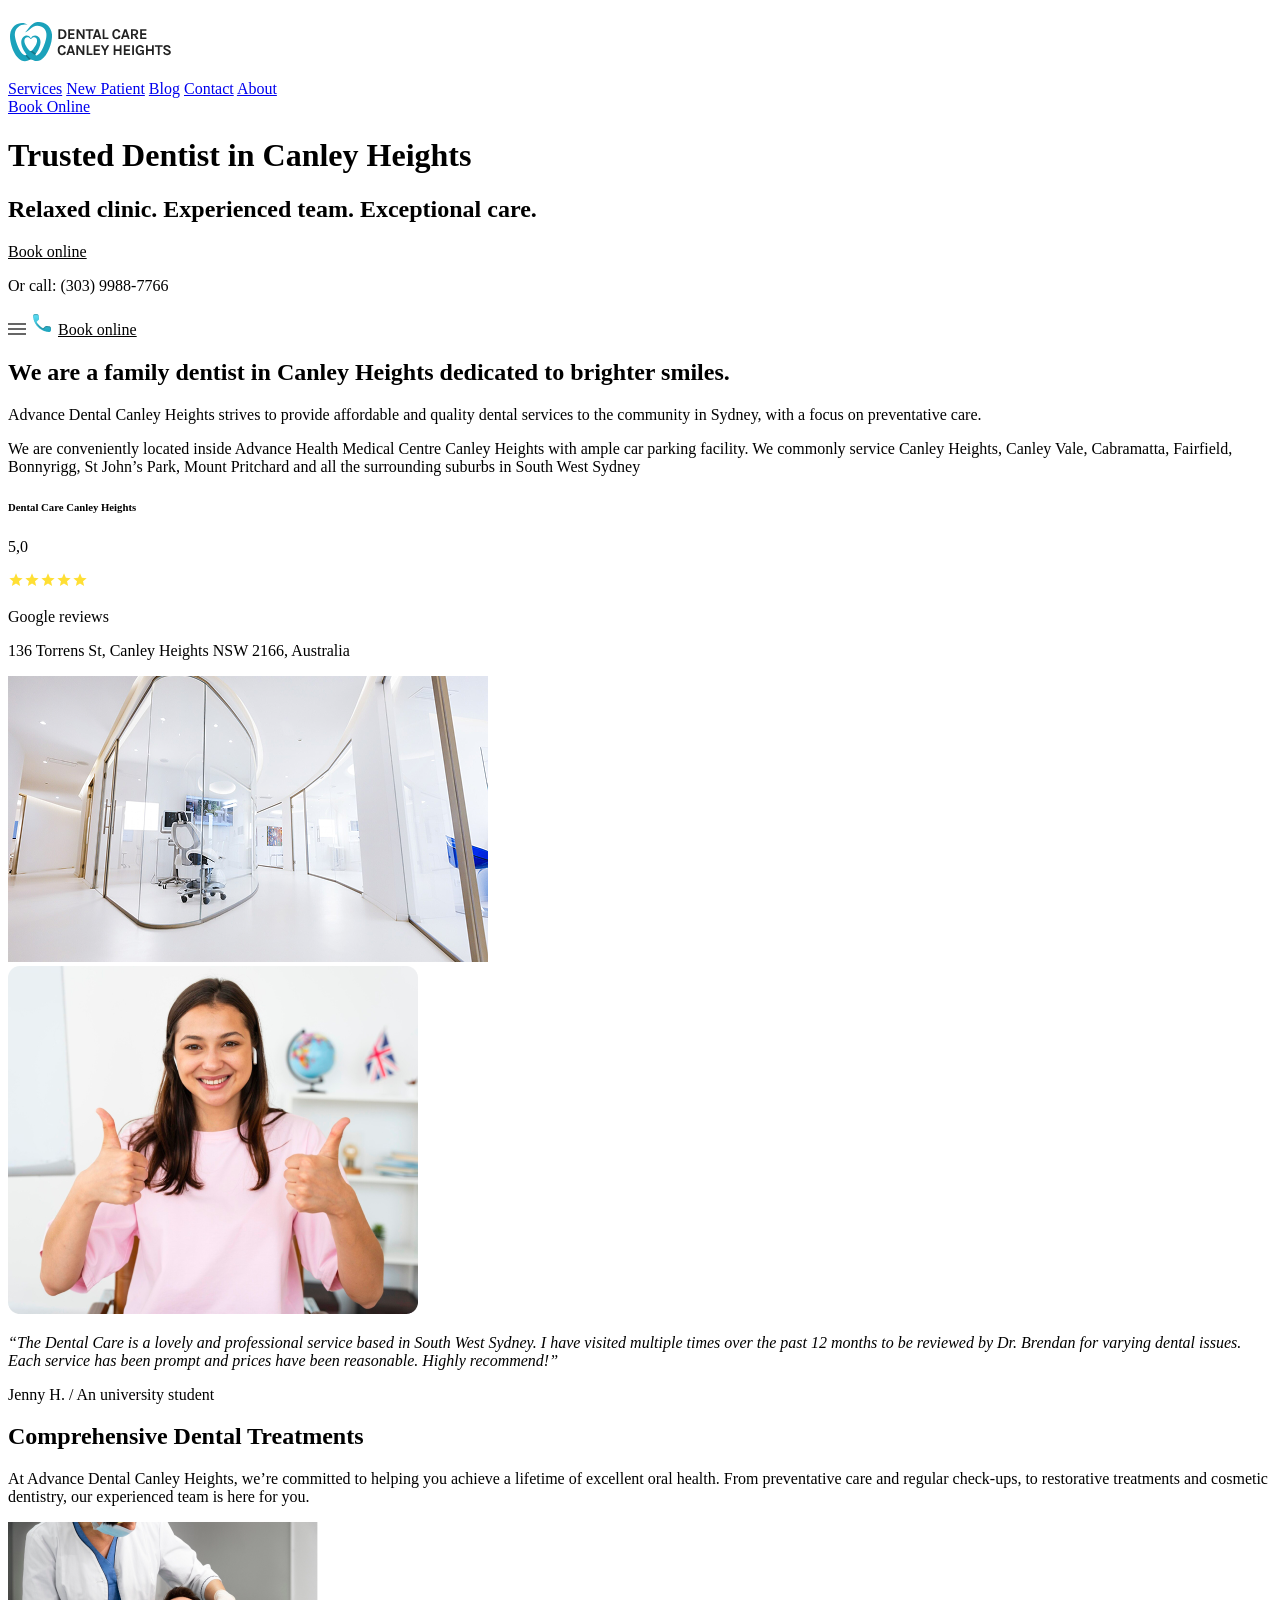
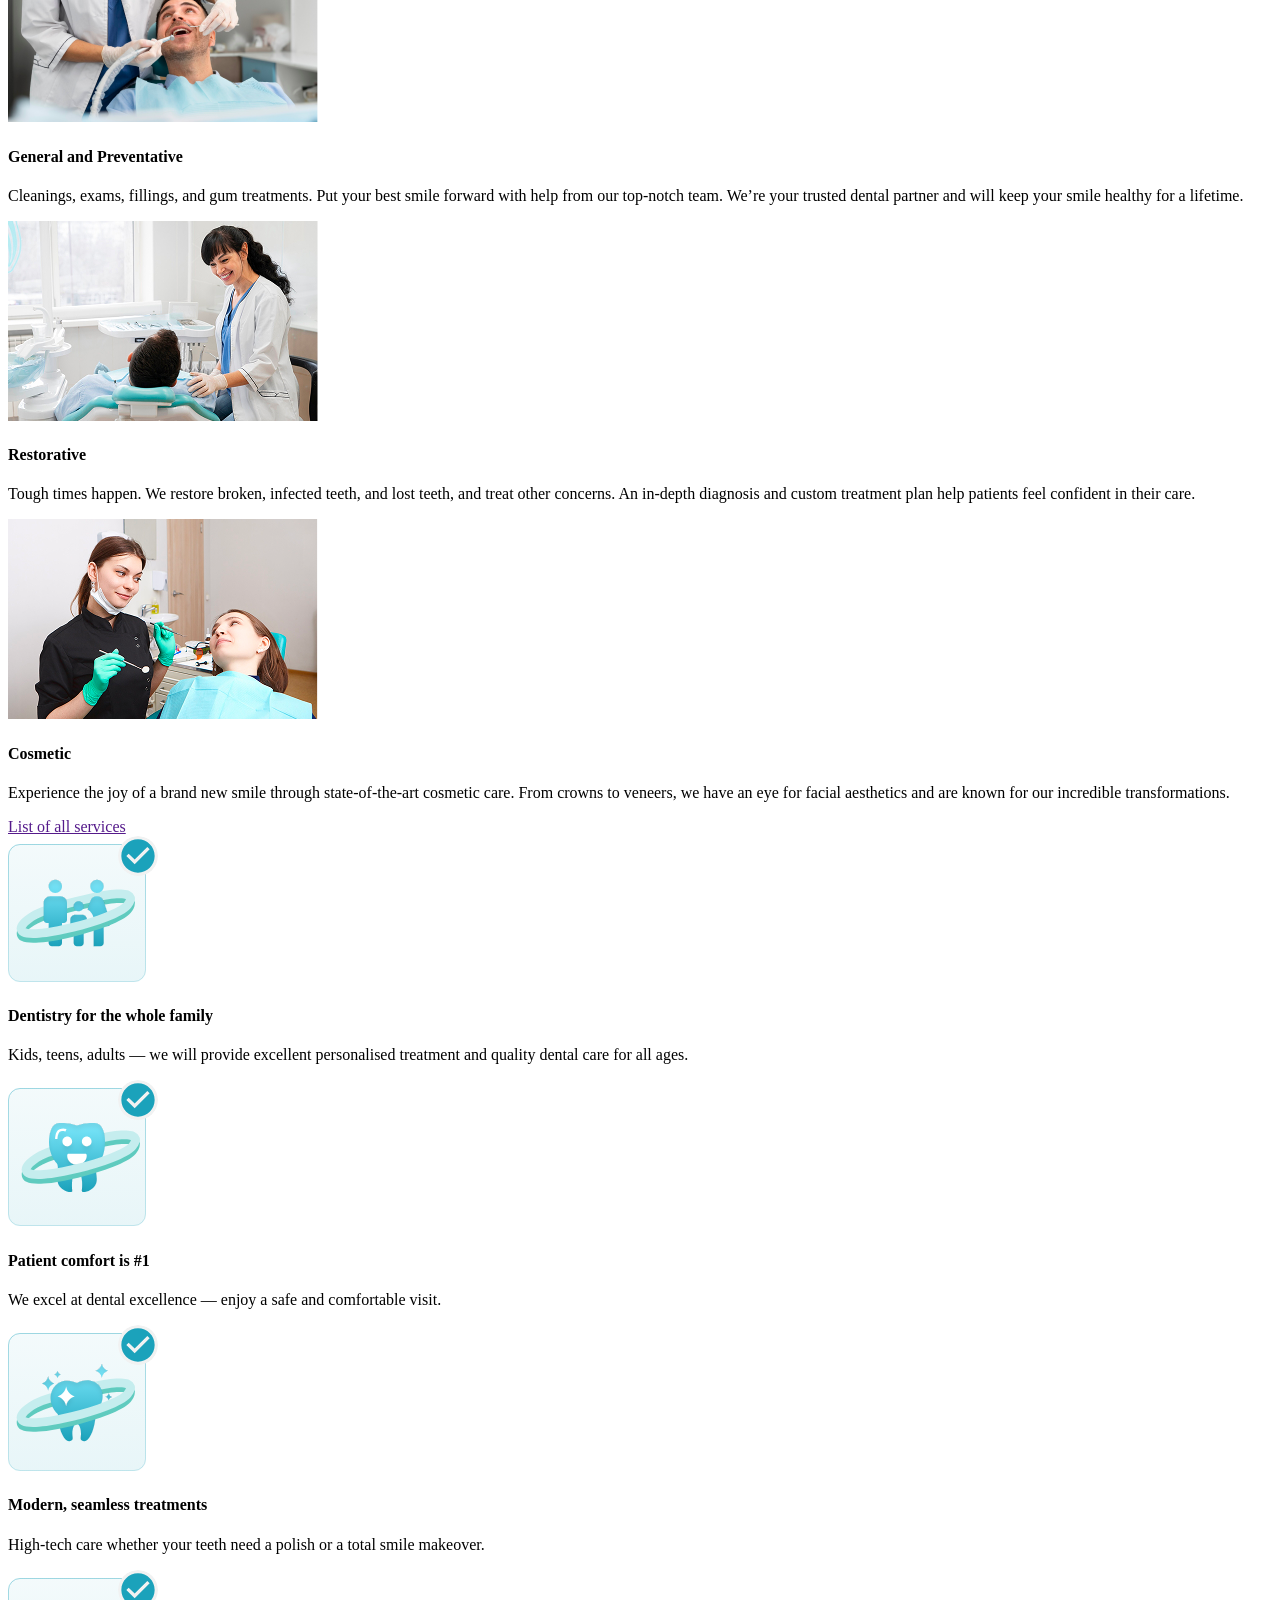
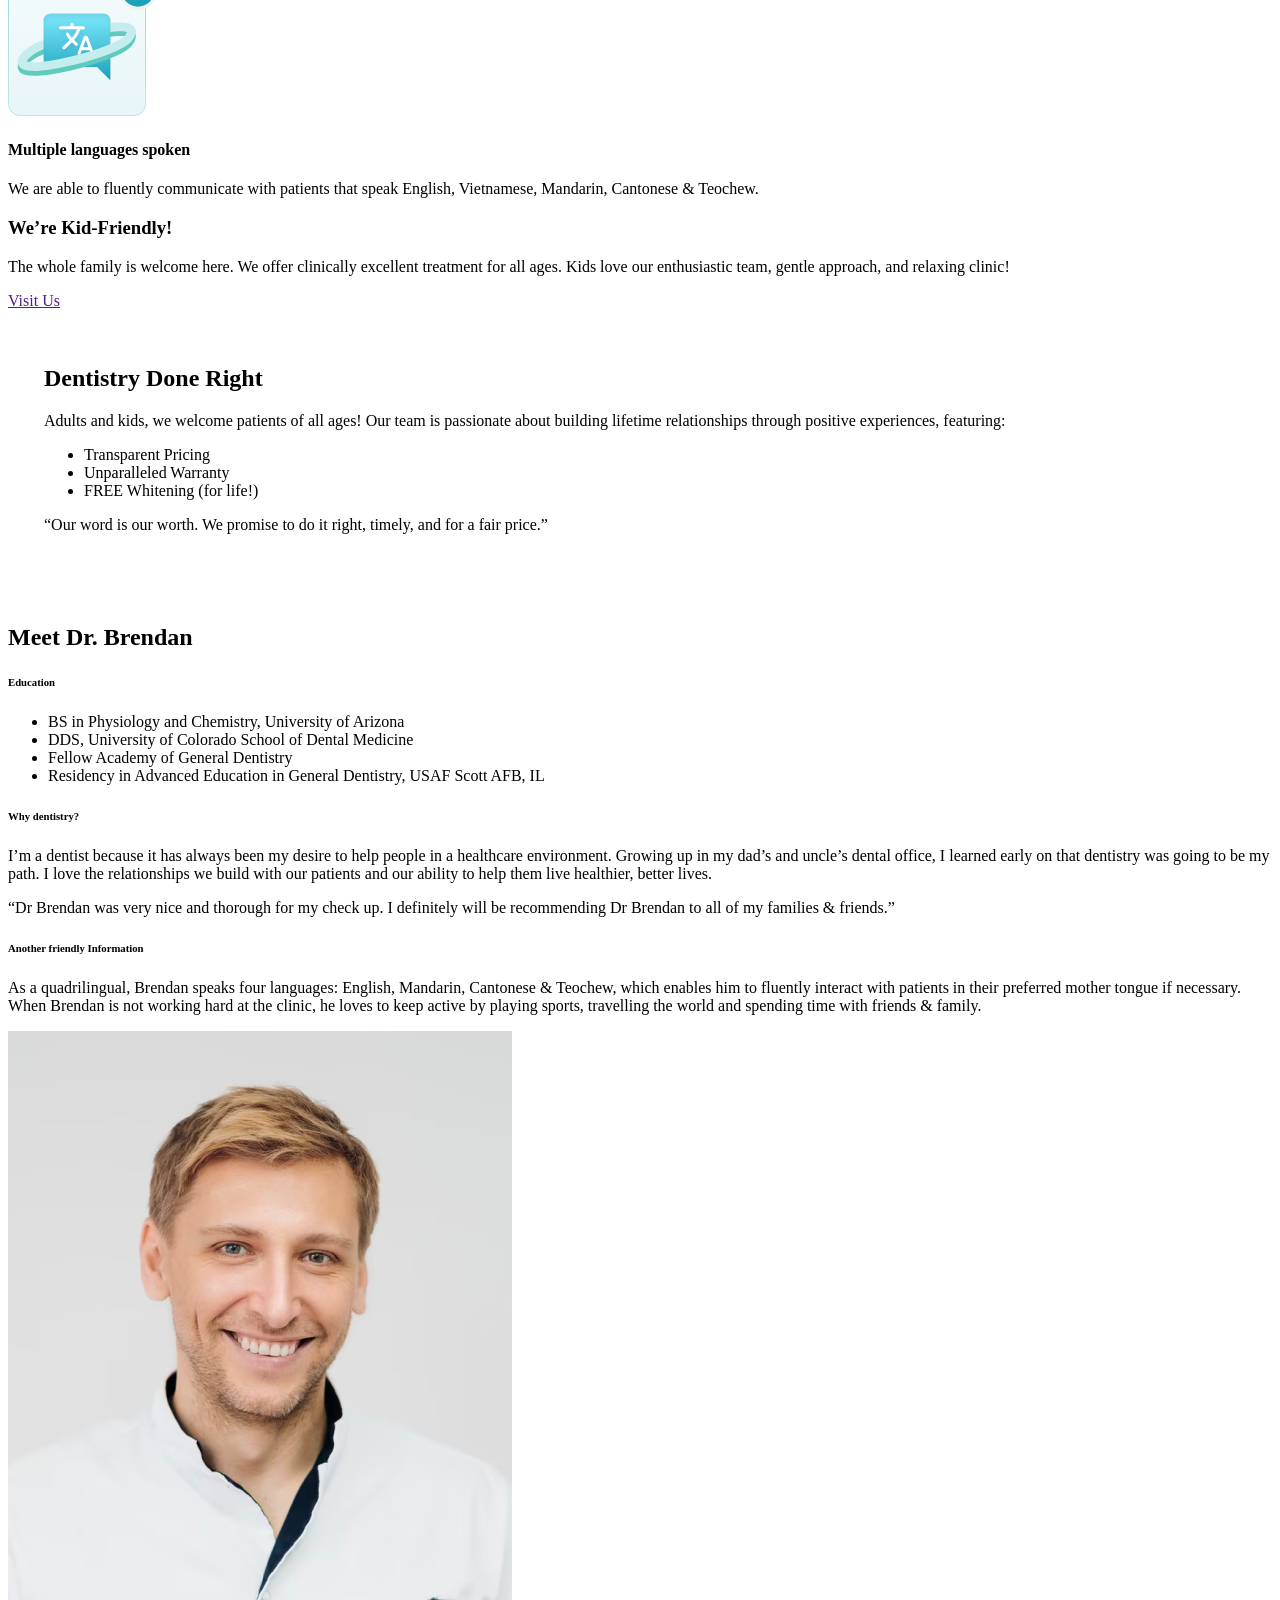
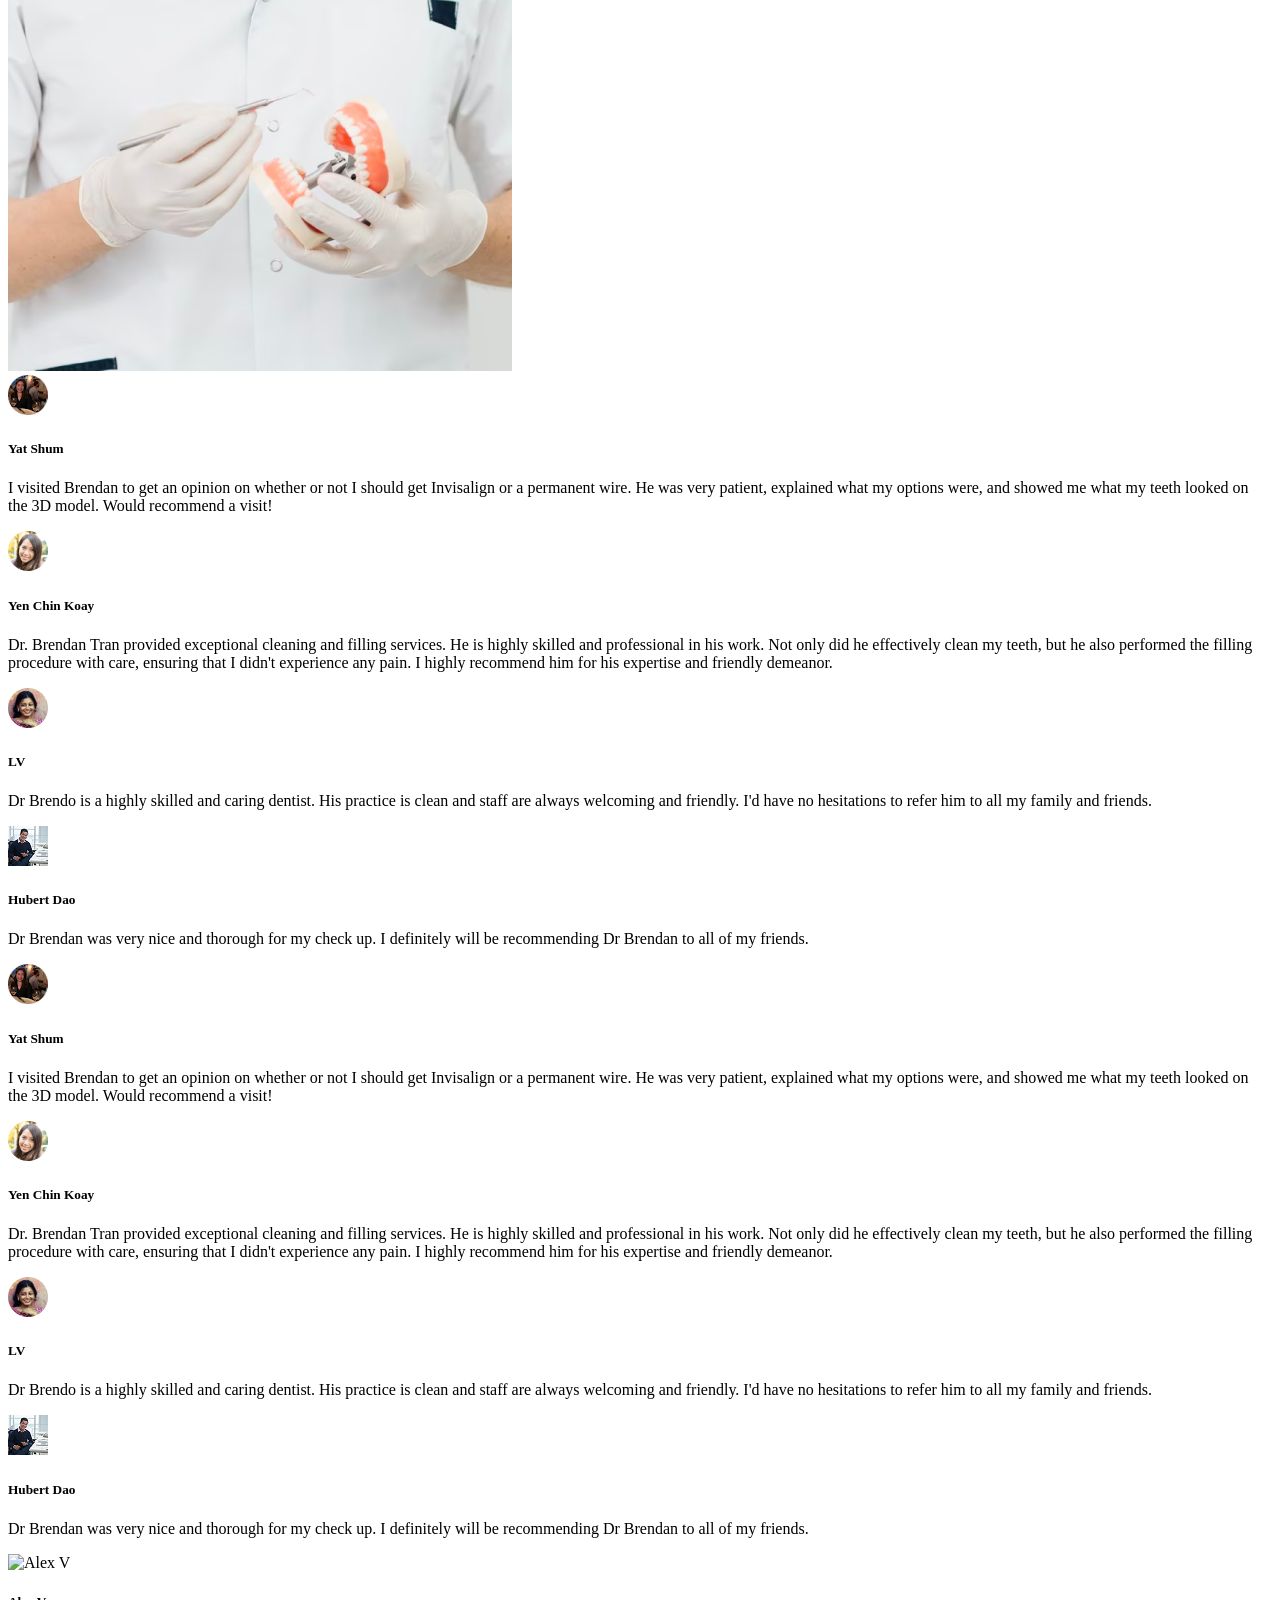
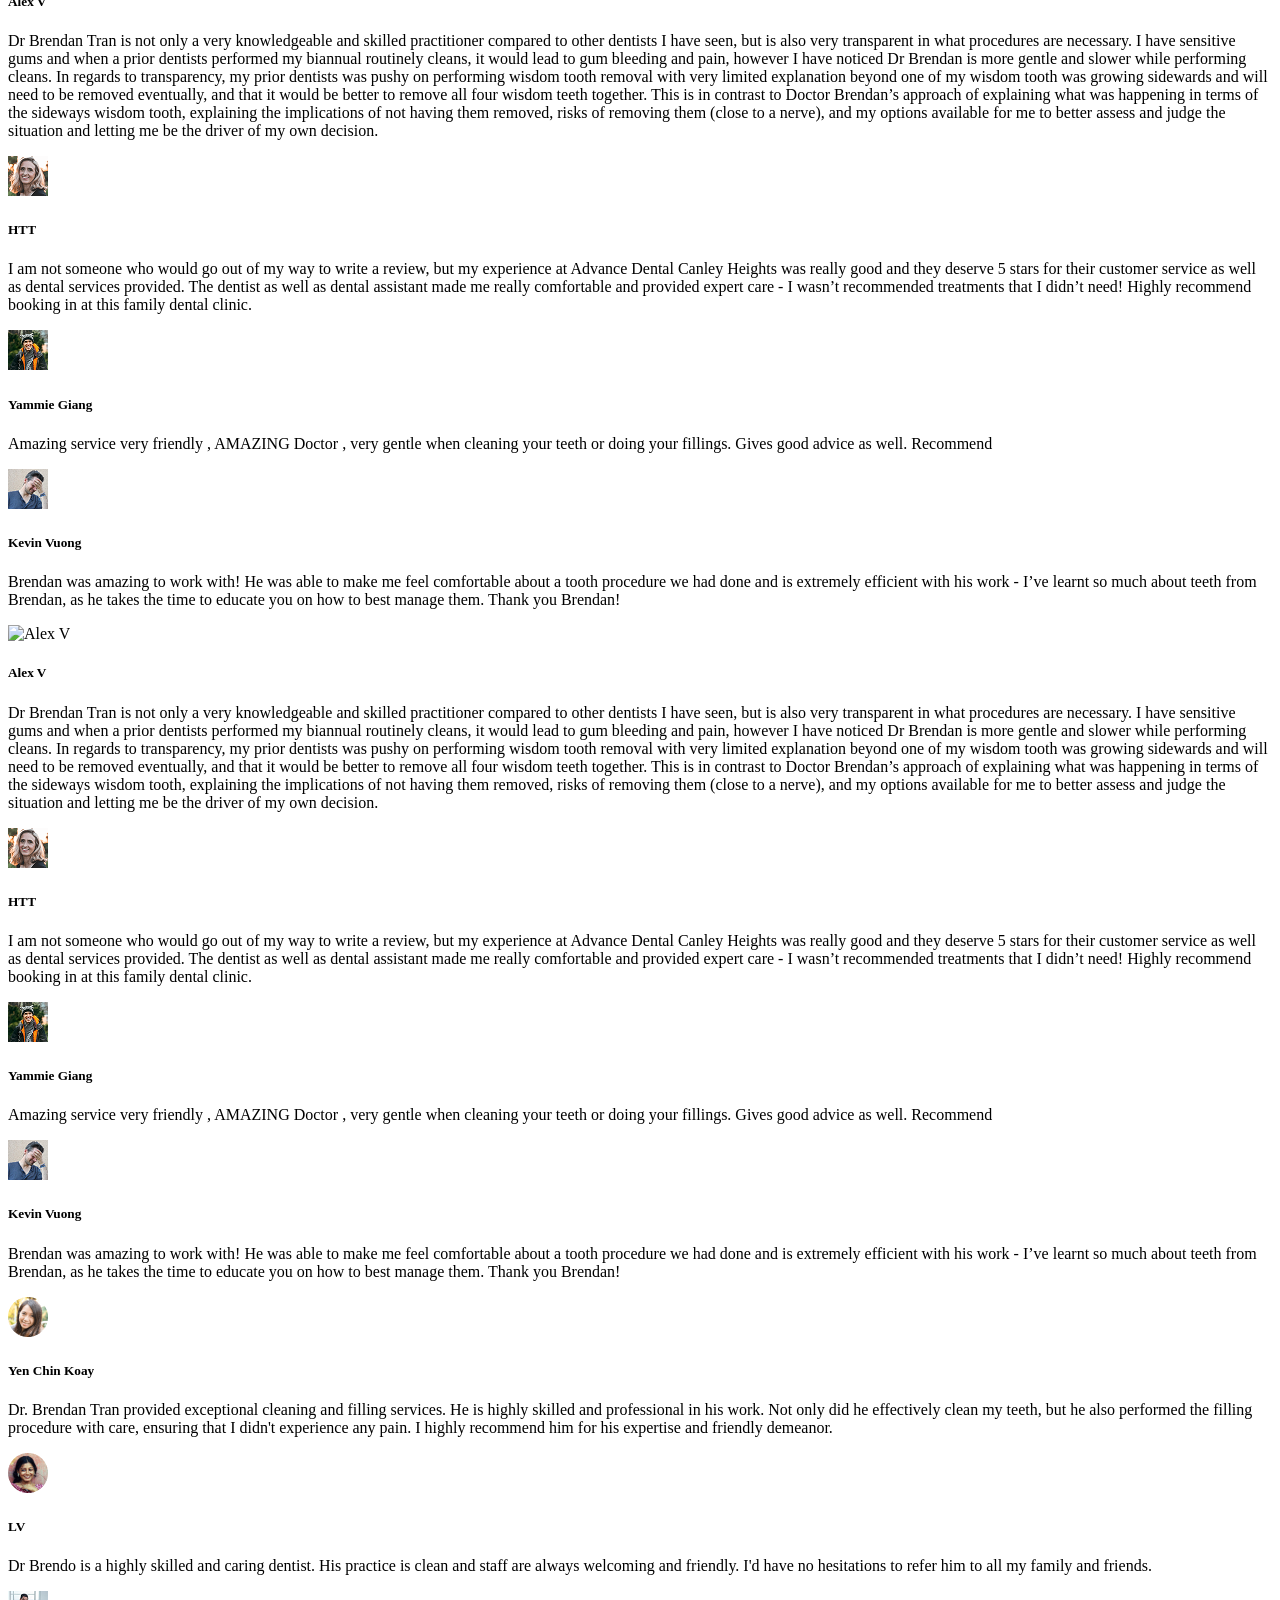
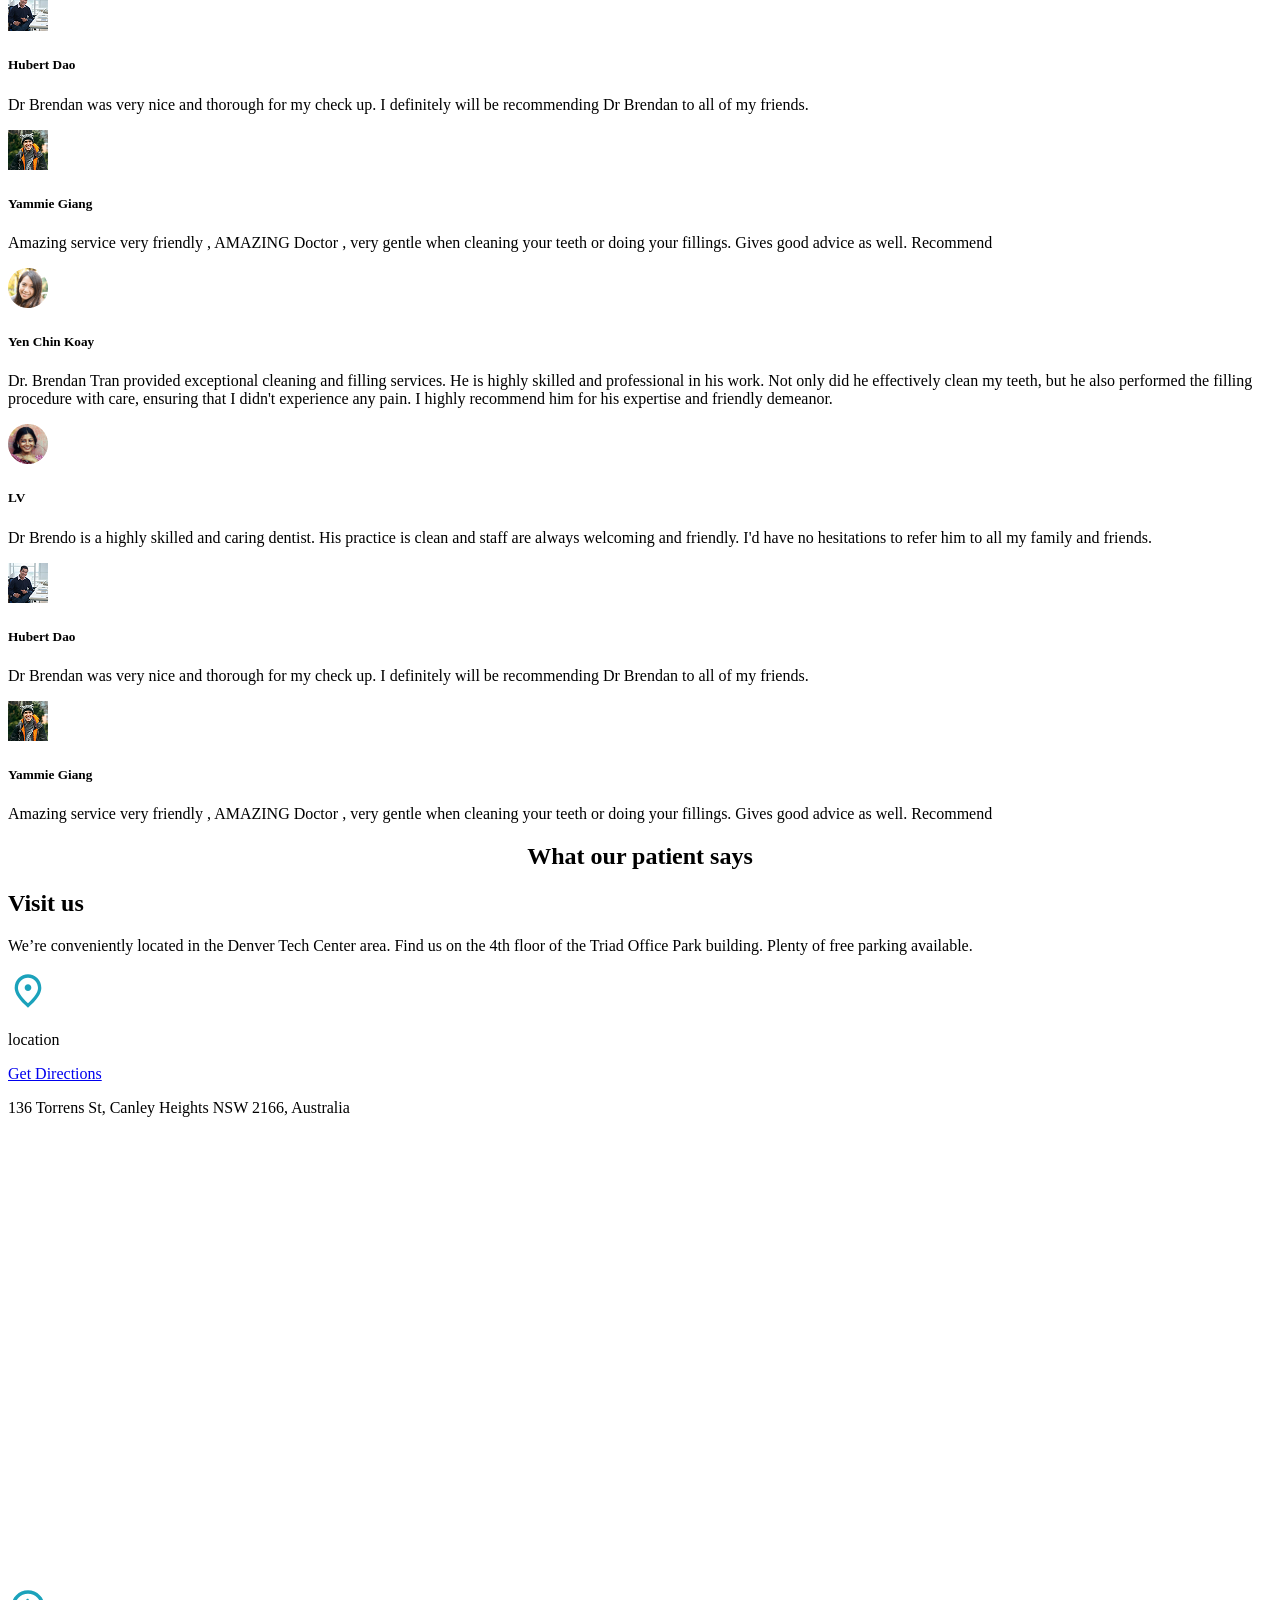
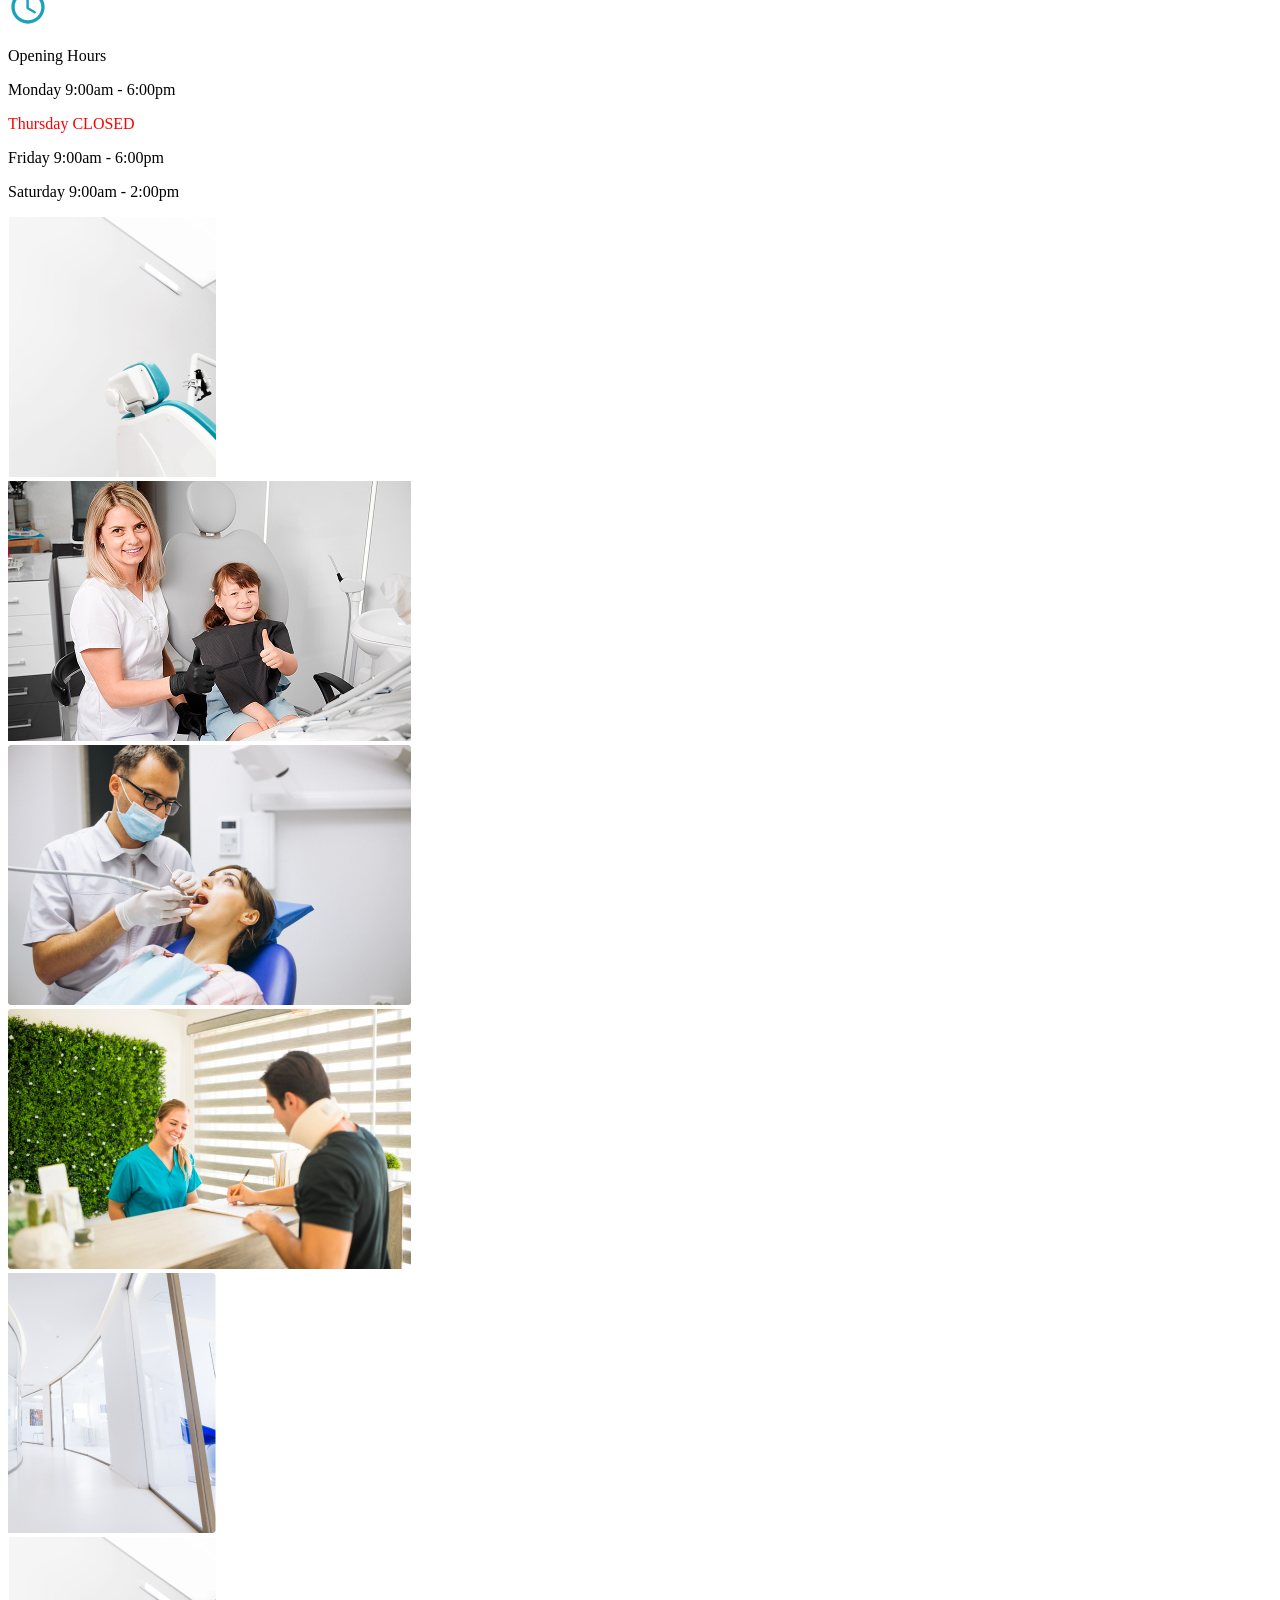
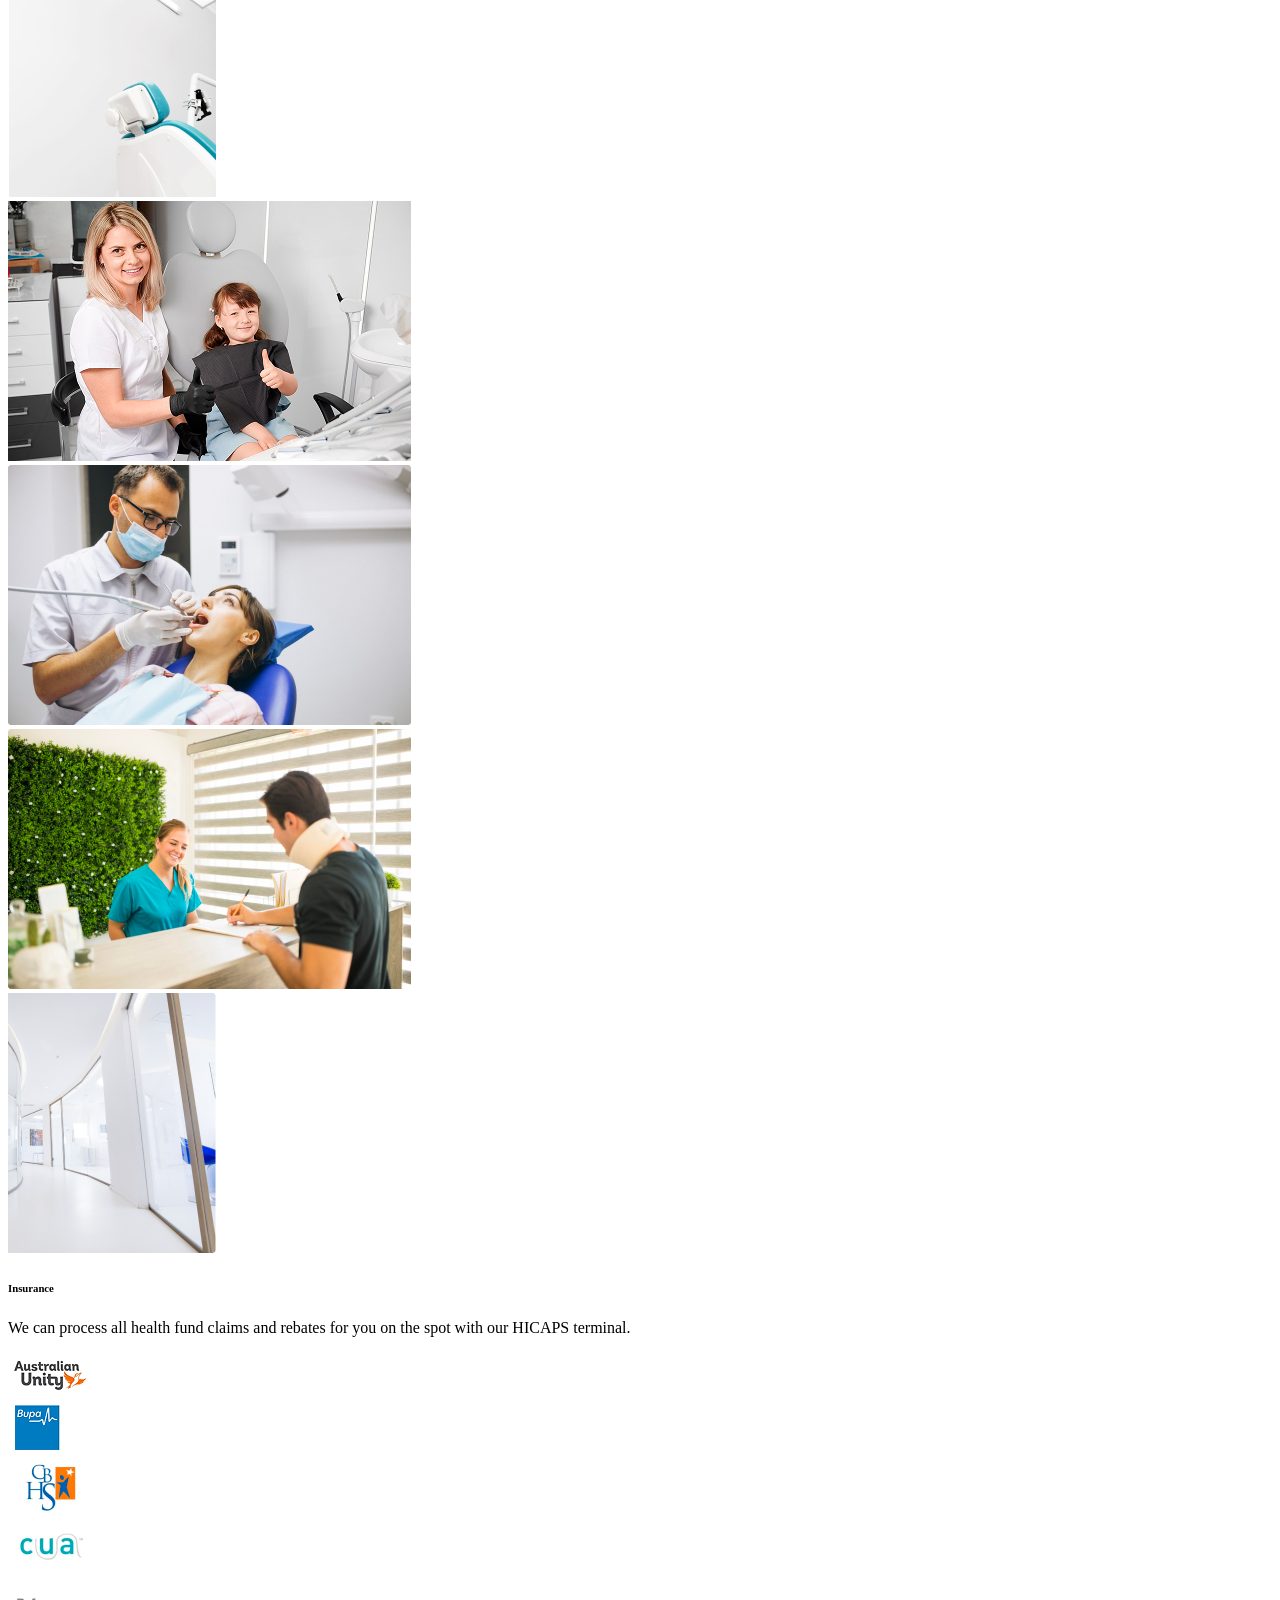
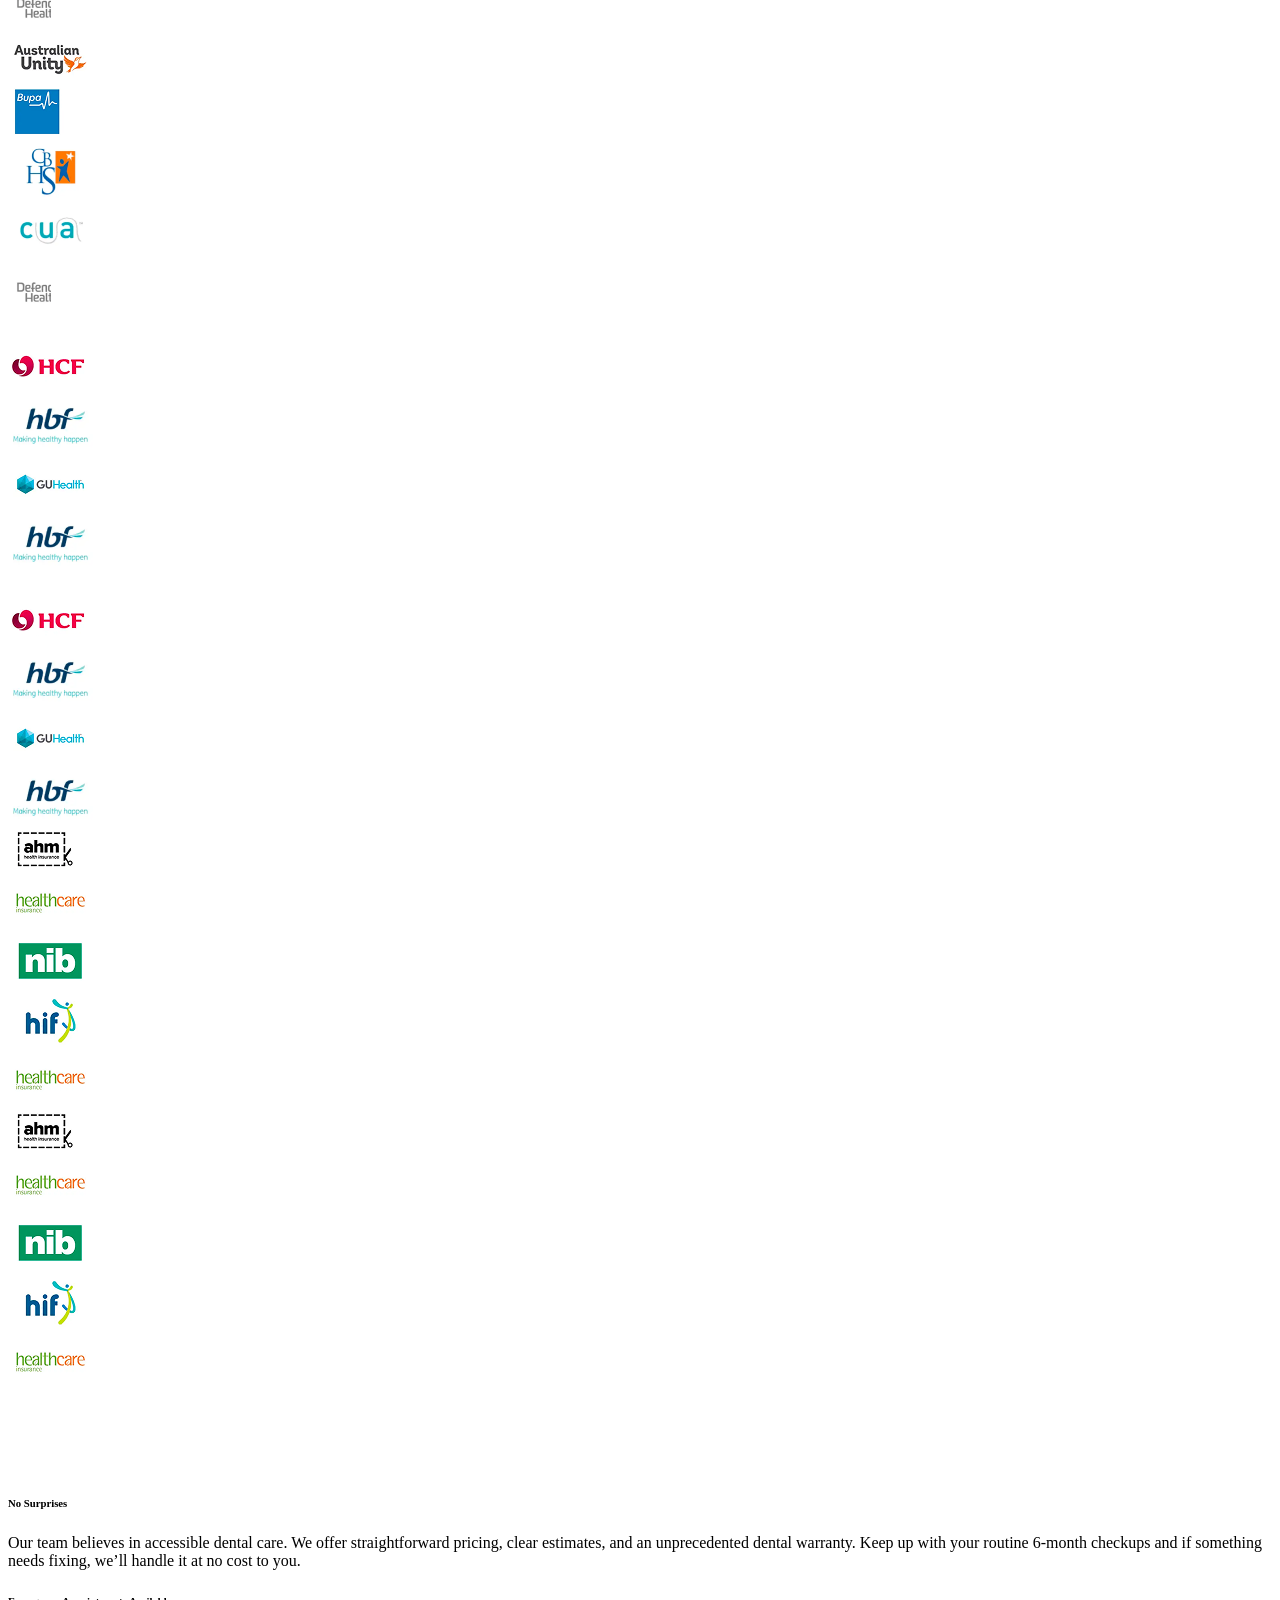
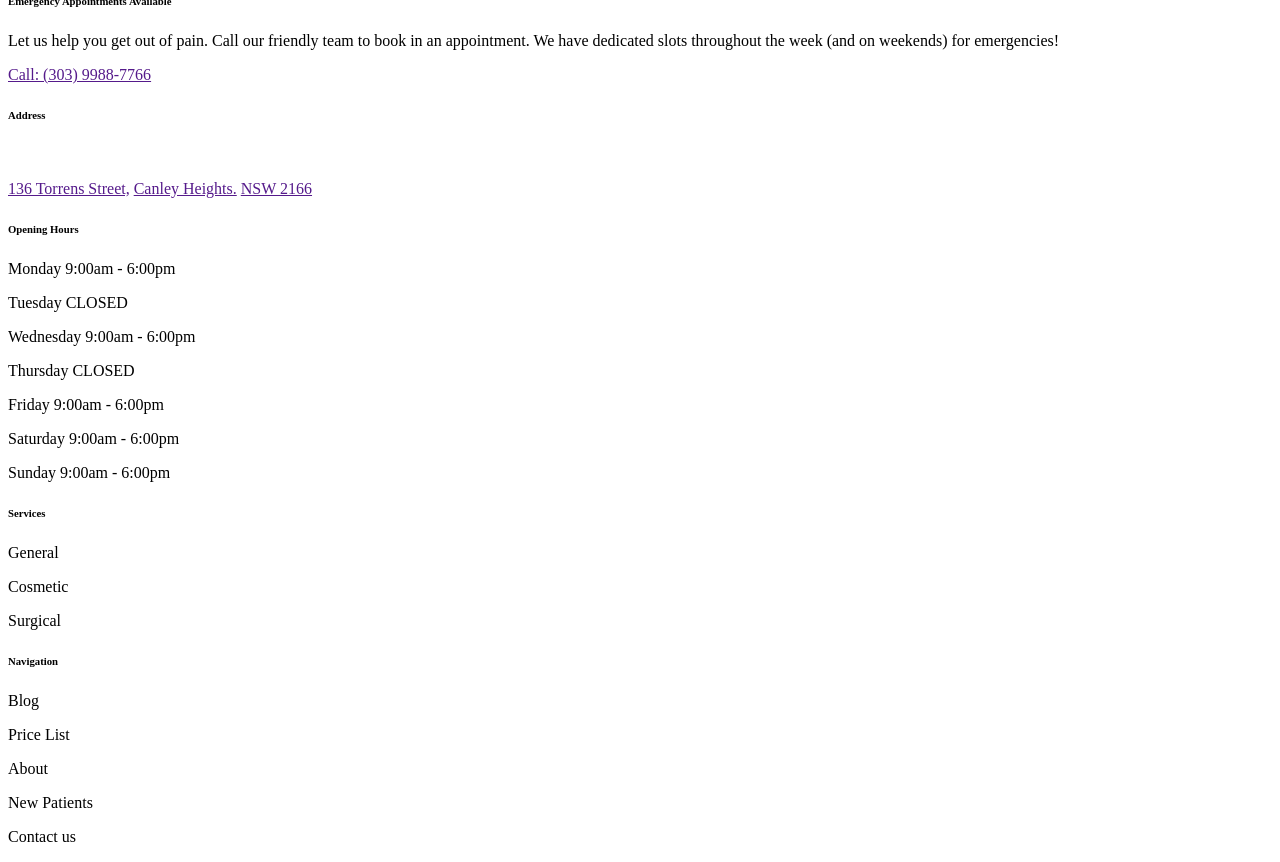
==== index.html @ c4ce1665 "first push" ====
<!DOCTYPE html>
<html lang="en">

<head>
    <meta charset="UTF-8">
    <meta name="viewport" content="width=device-width, initial-scale=1.0">
    <title>Document</title>
    <link rel="stylesheet" href="/style/pages/home.css">
    <link rel="icon" type="image/png" href="/images/GMHBA/Vector.png">

</head>

<body>

    <div class="header">
        <div class="box">
            <a href="/index.html" class="logo">

                <img src="/images/Logo (2).svg" alt="">
            </a>
            <div class="nav">
                <nav>
                    <a href="/pages/service.html">Services</a>
                    <a href="/pages/paymentoptions.html">New Patient</a>
                    <a href="/pages/price-guide.html">Blog</a>
                    <a href="/pages/Career.html">Contact</a>
                    <a href="/pages/TheClinic.html">About</a>
                </nav>
                <a href="https://calendly.com/rahmatheruka2/dental?month=2026-07" class="btn btn2">Book Online</a>
            </div>
        </div>
    </div>


    <div class="hero">
        <div class="box">
            <h1 style=" color: var(--white);">Trusted Dentist in Canley Heights</h1>
            <h2 style=" color: var(--white);"> Relaxed clinic. Experienced team. Exceptional care.</h2>
            <a href="" class="btn btn1" style=" color: var(--white);">Book online</a>
            <p class="text text2" style=" color: var(--white);">Or call: (303) 9988-7766</p>
        </div>

    </div>
    <div class="menu"><img src="/images/menu.png" alt=""> <img src="/images/call.png" alt="">
        <a href="" class="btn btn2  " style=" color: var(--blue);">Book online</a>
    </div>

    <div class="section2">
        <div class="box">

            <div class="left">
                <h2>We are a family dentist in Canley Heights dedicated to brighter smiles. </h2>
                <p class="text" style=" color: var(--gray);">Advance Dental Canley Heights strives to provide affordable
                    and quality dental services
                    to
                    the community
                    in Sydney, with a focus on preventative care.</p>
                <p class="text" style=" color: var(--gray);">We are conveniently located inside Advance Health Medical
                    Centre Canley Heights with
                    ample
                    car parking
                    facility. We commonly service Canley Heights, Canley Vale, Cabramatta, Fairfield, Bonnyrigg, St
                    John’s
                    Park, Mount Pritchard and all the surrounding suburbs in South West Sydney</p>
            </div>
            <div class="right">
                <div class="div">
                    <h6>Dental Care Canley Heights </h6>
                    <p class="text">5,0</p>
                    <img src="/images/star.svg" alt="">
                    <p class="text">Google reviews</p>
                    <p class="text">136 Torrens St, Canley Heights NSW 2166, Australia</p>
                </div>
                <img src="/images/image 2.png" alt="" class="img2">
            </div>
        </div>
    </div>


    <!-- <main>
        <div id="main-slider">

            <div class="slider-wrapper">
                <div class="slider  ">

                    <div class="slide"><img src="/images/TopDentist.png" alt="">
                    </div>
                    <div class="slide"><img src="/images/AmericanDental.png" alt=""></div>
                    <div class="slide"><img src="/images/ACADEMY.png" alt="">
                    </div>
                    <div class="slide"><img src="/images/SILVER.png" alt=""></div>
                    <div class="slide"><img src="/images/Academyofgeneral.png" alt=""></div>




                    <div class="slide"><img src="/images/TopDentist.png" alt=""> </div>
                    <div class="slide"><img src="/images/AmericanDental.png" alt=""></div>
                    <div class="slide"><img src="/images/ACADEMY.png" alt="">
                    </div>
                    <div class="slide"><img src="/images/SILVER.png" alt=""></div>
                    <div class="slide"><img src="/images/Academyofgeneral.png" alt=""></div>





                </div>
            </div>
        </div>
    </main> -->




    <div class="section3">
        <div class="box">

            <div class="right">
                <img src="/images/Jenny.h.png" alt="">
            </div>
            <div class="left">
                <p class="text-big">
                    <i text-big>
                        “The Dental Care is a lovely and professional service based in South West Sydney. I have visited
                        multiple times over the past 12 months to be reviewed by Dr. Brendan for varying dental issues.
                        Each
                        service has been prompt and prices have been reasonable. Highly recommend!”
                    </i>
                </p>
                <p class="text">Jenny H. /
                    An university student</p>
            </div>
        </div>
    </div>


    <div class="section4">
        <div class="box">


            <h2>Comprehensive Dental Treatments</h2>
            <p class="text" style=" color: var(--gray);">At Advance Dental Canley Heights, we’re committed to helping
                you achieve a lifetime of
                excellent oral health. From preventative care and regular check-ups, to restorative treatments and

                cosmetic dentistry, our experienced team is here for you.</p>
            <div class="cards">
                <div class="card card1"><img src="/images/card1.png" alt="">
                    <h4>General and Preventative</h4>
                    <p class="text" style=" color: var(--gray);">Cleanings, exams, fillings, and gum treatments. Put
                        your best smile forward with
                        help from our top-notch team. We’re your trusted dental partner and will keep your smile healthy
                        for a lifetime.</p>
                </div>
                <div class="card card2"><img src="/images/card2.png" alt="">
                    <h4>Restorative</h4>
                    <p class="text" style=" color: var(--gray);">Tough times happen. We restore broken, infected teeth,
                        and lost teeth, and treat
                        other concerns. An in-depth diagnosis and custom treatment plan help patients feel confident in
                        their care.</p>

                </div>
                <div class="card card3"><img src="/images/card3.png" alt="">
                    <h4>Cosmetic</h4>
                    <p class="text" style=" color: var(--gray);">Experience the joy of a brand new smile through
                        state-of-the-art cosmetic care. From
                        crowns to veneers, we have an eye for facial aesthetics and are known for our incredible
                        transformations.</p>
                </div>
            </div>
            <a href="" class="center btn btn2">List of all services</a>
        </div>
    </div>


    <div class="section5-2">
        <div class="box">

            <div class="item item1">
                <img src="/images/Dentistry .svg" alt="">

                <h4>Dentistry for the whole family</h4>
                <p class="text" style=" color: var(--gray);">Kids, teens, adults — we will provide excellent
                    personalised treatment and quality
                    dental care for all ages.</p>
            </div>

            <div class="item item2"><img src="images/Patient.svg" alt="">

                <h4>Patient comfort is #1</h4>
                <p class="text">We excel at dental excellence — enjoy a safe and comfortable visit.</p>
            </div>


            <div class="item item3"><img src="images/Modern.svg" alt="">

                <h4>Modern, seamless treatments</h4>
                <p class="text" style=" color: var(--gray);">High-tech care whether your teeth need a polish or a total
                    smile makeover.</p>
            </div>

            <div class="item item4"><img src="images/Multiple.svg" alt="">


                <h4>Multiple languages spoken</h4>
                <p class="text" style=" color: var(--gray);">We are able to fluently communicate with patients that
                    speak English, Vietnamese, Mandarin, Cantonese & Teochew.</p>
            </div>
        </div>

    </div>

    </div>

    <div class="section6">
        <div class="box">

            <div class="item">
                <h3>We’re Kid-Friendly!</h3>
                <p style=" color: var(--gray);" class="text">The whole family is welcome here. We offer clinically
                    excellent treatment for all ages.
                    Kids love our enthusiastic team, gentle approach, and relaxing clinic!</p>
                <a href="" class="btn btn2">Visit Us</a>
            </div>
        </div>
    </div>


    <div class="section7">
        <div class="box">
            <div class="item" style="padding: 36px;">
                <div class="left">
                    <h2>
                        Dentistry Done Right
                    </h2>
                    <p class="text">Adults and kids, we welcome patients of all ages! Our team is passionate about
                        building lifetime relationships through positive experiences, featuring:</p>
                    <ul>
                        <li class="">Transparent Pricing</li>
                        <li class="">Unparalleled Warranty</li>
                        <li class="">FREE Whitening (for life!)</li>
                    </ul>
                    <p class="text text2">“Our word is our worth. We promise to do it right, timely, and for a fair
                        price.”</p>
                </div>
                <div class="right">
                    <img src="images/Section7.png" alt="">
                </div>
            </div>
        </div>
    </div>

    <div class="section8">
        <div class="box">
            <div class="left">

                <h2>Meet
                    Dr. Brendan</h2>
                <h6>
                    Education
                </h6>
                <ul>
                    <li>BS in Physiology and Chemistry, University of Arizona</li>
                    <li>DDS, University of Colorado School of Dental Medicine</li>
                    <li>Fellow Academy of General Dentistry</li>
                    <li>Residency in Advanced Education in General Dentistry, USAF Scott AFB, IL </li>
                </ul>
                <h6>
                    Why dentistry?
                </h6>
                <p class="text">I’m a dentist because it has always been my desire to help people in a healthcare
                    environment. Growing up in my dad’s and uncle’s dental office, I learned early on that dentistry was
                    going to be my path. I love the relationships we build with our patients and our ability to help
                    them live healthier, better lives.</p>
                <p class="text text2">“Dr Brendan was very nice and thorough for my check up. I definitely will be
                    recommending Dr Brendan to all of my families & friends.”</p>
                <h6>
                    Another friendly Information
                </h6>
                <p class="text">As a quadrilingual, Brendan speaks four languages: English, Mandarin, Cantonese &
                    Teochew, which
                    enables him to fluently interact with patients in their preferred mother tongue if necessary. When
                    Brendan is not working hard at the clinic, he loves to keep active by playing sports, travelling the
                    world and spending time with friends & family.</p>
            </div>
            <div class="right">
                <img src="/images/section8.png" alt="">
            </div>
        </div>
    </div>



    <main>
        <div class="box">
            <div class="col col1">
                <div class="wrapper">
                    <div class="reviews">
                        <div class="review">
                            <div class="header">
                                <img src="/images/Yat Shum.png" alt="Yat Shum">
                                <h5>Yat Shum</h5>
                            </div>
                            <p class="text">I visited Brendan to get an opinion on whether or not I should get
                                Invisalign or a permanent wire. He was very patient, explained what my options were, and
                                showed me what my teeth looked on the 3D model. Would recommend a visit!</p>
                        </div>
                        <div class="review">
                            <div class="header">
                                <img src="/images/Yen Chin Koay.png" alt="Yen Chin Koay">
                                <h5>Yen Chin Koay</h5>
                            </div>
                            <p class="text">Dr. Brendan Tran provided exceptional cleaning and filling services. He is
                                highly skilled and professional in his work. Not only did he effectively clean my teeth,
                                but he also performed the filling procedure with care, ensuring that I didn't experience
                                any pain. I highly recommend him for his expertise and friendly demeanor.</p>
                        </div>
                        <div class="review">
                            <div class="header">
                                <img src="/images/LV.png" alt="LV">
                                <h5>LV</h5>
                            </div>
                            <p class="text">Dr Brendo is a highly skilled and caring dentist. His practice is clean and
                                staff are always welcoming and friendly. I'd have no hesitations to refer him to all my
                                family and friends.</p>
                        </div>
                        <div class="review">
                            <div class="header">
                                <img src="/images/Hubert Dao.png" alt="Hubert Dao">
                                <h5>Hubert Dao</h5>
                            </div>
                            <p class="text">Dr Brendan was very nice and thorough for my check up. I definitely will be
                                recommending Dr Brendan to all of my friends.</p>
                        </div>
                    </div>
                    <div class="reviews">
                        <div class="review">
                            <div class="header">
                                <img src="/images/Yat Shum.png" alt="Yat Shum">
                                <h5>Yat Shum</h5>
                            </div>
                            <p class="text">I visited Brendan to get an opinion on whether or not I should get
                                Invisalign or a permanent wire. He was very patient, explained what my options were, and
                                showed me what my teeth looked on the 3D model. Would recommend a visit!</p>
                        </div>
                        <div class="review">
                            <div class="header">
                                <img src="/images/Yen Chin Koay.png" alt="Yen Chin Koay">
                                <h5>Yen Chin Koay</h5>
                            </div>
                            <p class="text">Dr. Brendan Tran provided exceptional cleaning and filling services. He is
                                highly skilled and professional in his work. Not only did he effectively clean my teeth,
                                but he also performed the filling procedure with care, ensuring that I didn't experience
                                any pain. I highly recommend him for his expertise and friendly demeanor.</p>
                        </div>
                        <div class="review">
                            <div class="header">
                                <img src="/images/LV.png" alt="LV">
                                <h5>LV</h5>
                            </div>
                            <p class="text">Dr Brendo is a highly skilled and caring dentist. His practice is clean and
                                staff are always welcoming and friendly. I'd have no hesitations to refer him to all my
                                family and friends.</p>
                        </div>
                        <div class="review">
                            <div class="header">
                                <img src="/images/Hubert Dao.png" alt="Hubert Dao">
                                <h5>Hubert Dao</h5>
                            </div>
                            <p class="text">Dr Brendan was very nice and thorough for my check up. I definitely will be
                                recommending Dr Brendan to all of my friends.</p>
                        </div>
                    </div>
                </div>
            </div>

            <div class="col col2">
                <div class="wrapper">
                    <div class="reviews">
                        <div class="review">
                            <div class="header">
                                <img src="/images/Alex V.png" alt="Alex V">
                                <h5>Alex V</h5>
                            </div>
                            <p class="text">Dr Brendan Tran is not only a very knowledgeable and skilled practitioner
                                compared to other dentists I have seen, but is also very transparent in what procedures
                                are necessary. I have sensitive gums and when a prior dentists performed my biannual
                                routinely cleans, it would lead to gum bleeding and pain, however I have noticed Dr
                                Brendan is more gentle and slower while performing cleans. In regards to transparency,
                                my prior dentists was pushy on performing wisdom tooth removal with very limited
                                explanation beyond one of my wisdom tooth was growing sidewards and will need to be
                                removed eventually, and that it would be better to remove all four wisdom teeth
                                together. This is in contrast to Doctor Brendan’s approach of explaining what was
                                happening in terms of the sideways wisdom tooth, explaining the implications of not
                                having them removed, risks of removing them (close to a nerve), and my options available
                                for me to better assess and judge the situation and letting me be the driver of my own
                                decision.</p>
                        </div>
                        <div class="review">
                            <div class="header">
                                <img src="/images/HTT.png" alt="HTT">
                                <h5>HTT</h5>
                            </div>
                            <p class="text">I am not someone who would go out of my way to write a review, but my
                                experience at Advance Dental Canley Heights was really good and they deserve 5 stars for
                                their customer service as well as dental services provided. The dentist as well as
                                dental assistant made me really comfortable and provided expert care - I wasn’t
                                recommended treatments that I didn’t need! Highly recommend booking in at this family
                                dental clinic.</p>
                        </div>
                        <div class="review">
                            <div class="header">
                                <img src="/images/Yammie Giang.png" alt="Yammie Giang">
                                <h5>Yammie Giang</h5>
                            </div>
                            <p class="text">Amazing service very friendly , AMAZING Doctor , very gentle when cleaning
                                your teeth or doing your fillings. Gives good advice as well. Recommend</p>
                        </div>
                        <div class="review">
                            <div class="header">
                                <img src="/images/Kevin Vuong.png" alt="Kevin Vuong">
                                <h5>Kevin Vuong</h5>
                            </div>
                            <p class="text">Brendan was amazing to work with! He was able to make me feel comfortable
                                about a tooth procedure we had done and is extremely efficient with his work - I’ve
                                learnt so much about teeth from Brendan, as he takes the time to educate you on how to
                                best manage them. Thank you Brendan!</p>
                        </div>
                    </div>
                    <div class="reviews">
                        <div class="review">
                            <div class="header">
                                <img src="/images/Alex V.png" alt="Alex V">
                                <h5>Alex V</h5>
                            </div>
                            <p class="text">Dr Brendan Tran is not only a very knowledgeable and skilled practitioner
                                compared to other dentists I have seen, but is also very transparent in what procedures
                                are necessary. I have sensitive gums and when a prior dentists performed my biannual
                                routinely cleans, it would lead to gum bleeding and pain, however I have noticed Dr
                                Brendan is more gentle and slower while performing cleans. In regards to transparency,
                                my prior dentists was pushy on performing wisdom tooth removal with very limited
                                explanation beyond one of my wisdom tooth was growing sidewards and will need to be
                                removed eventually, and that it would be better to remove all four wisdom teeth
                                together. This is in contrast to Doctor Brendan’s approach of explaining what was
                                happening in terms of the sideways wisdom tooth, explaining the implications of not
                                having them removed, risks of removing them (close to a nerve), and my options available
                                for me to better assess and judge the situation and letting me be the driver of my own
                                decision.</p>
                        </div>
                        <div class="review">
                            <div class="header">
                                <img src="/images/HTT.png" alt="HTT">
                                <h5>HTT</h5>
                            </div>
                            <p class="text">I am not someone who would go out of my way to write a review, but my
                                experience at Advance Dental Canley Heights was really good and they deserve 5 stars for
                                their customer service as well as dental services provided. The dentist as well as
                                dental assistant made me really comfortable and provided expert care - I wasn’t
                                recommended treatments that I didn’t need! Highly recommend booking in at this family
                                dental clinic.</p>
                        </div>
                        <div class="review">
                            <div class="header">
                                <img src="/images/Yammie Giang.png" alt="Yammie Giang">
                                <h5>Yammie Giang</h5>
                            </div>
                            <p class="text">Amazing service very friendly , AMAZING Doctor , very gentle when cleaning
                                your teeth or doing your fillings. Gives good advice as well. Recommend</p>
                        </div>
                        <div class="review">
                            <div class="header">
                                <img src="/images/Kevin Vuong.png" alt="Kevin Vuong">
                                <h5>Kevin Vuong</h5>
                            </div>
                            <p class="text">Brendan was amazing to work with! He was able to make me feel comfortable
                                about a tooth procedure we had done and is extremely efficient with his work - I’ve
                                learnt so much about teeth from Brendan, as he takes the time to educate you on how to
                                best manage them. Thank you Brendan!</p>
                        </div>
                    </div>
                </div>
            </div>

            <div class="col col3">
                <div class="wrapper">
                    <div class="reviews">
                        <div class="review">
                            <div class="header">
                                <img src="/images/Yen Chin Koay.png" alt="Yen Chin Koay">
                                <h5>Yen Chin Koay</h5>
                            </div>
                            <p class="text">Dr. Brendan Tran provided exceptional cleaning and filling services. He is
                                highly skilled and professional in his work. Not only did he effectively clean my teeth,
                                but he also performed the filling procedure with care, ensuring that I didn't experience
                                any pain. I highly recommend him for his expertise and friendly demeanor.</p>
                        </div>
                        <div class="review">
                            <div class="header">
                                <img src="/images/LV.png" alt="LV">
                                <h5>LV</h5>
                            </div>
                            <p class="text">Dr Brendo is a highly skilled and caring dentist. His practice is clean and
                                staff are always welcoming and friendly. I'd have no hesitations to refer him to all my
                                family and friends.</p>
                        </div>
                        <div class="review">
                            <div class="header">
                                <img src="/images/Hubert Dao.png" alt="Hubert Dao">
                                <h5>Hubert Dao</h5>
                            </div>
                            <p class="text">Dr Brendan was very nice and thorough for my check up. I definitely will be
                                recommending Dr Brendan to all of my friends.</p>
                        </div>
                        <div class="review">
                            <div class="header">
                                <img src="/images/Yammie Giang.png" alt="Yammie Giang">
                                <h5>Yammie Giang</h5>
                            </div>
                            <p class="text">Amazing service very friendly , AMAZING Doctor , very gentle when cleaning
                                your teeth or doing your fillings. Gives good advice as well. Recommend</p>
                        </div>
                    </div>
                    <div class="reviews">
                        <div class="review">
                            <div class="header">
                                <img src="/images/Yen Chin Koay.png" alt="Yen Chin Koay">
                                <h5>Yen Chin Koay</h5>
                            </div>
                            <p class="text">Dr. Brendan Tran provided exceptional cleaning and filling services. He is
                                highly skilled and professional in his work. Not only did he effectively clean my teeth,
                                but he also performed the filling procedure with care, ensuring that I didn't experience
                                any pain. I highly recommend him for his expertise and friendly demeanor.</p>
                        </div>
                        <div class="review">
                            <div class="header">
                                <img src="/images/LV.png" alt="LV">
                                <h5>LV</h5>
                            </div>
                            <p class="text">Dr Brendo is a highly skilled and caring dentist. His practice is clean and
                                staff are always welcoming and friendly. I'd have no hesitations to refer him to all my
                                family and friends.</p>
                        </div>
                        <div class="review">
                            <div class="header">
                                <img src="/images/Hubert Dao.png" alt="Hubert Dao">
                                <h5>Hubert Dao</h5>
                            </div>
                            <p class="text">Dr Brendan was very nice and thorough for my check up. I definitely will be
                                recommending Dr Brendan to all of my friends.</p>
                        </div>
                        <div class="review">
                            <div class="header">
                                <img src="/images/Yammie Giang.png" alt="Yammie Giang">
                                <h5>Yammie Giang</h5>
                            </div>
                            <p class="text">Amazing service very friendly , AMAZING Doctor , very gentle when cleaning
                                your teeth or doing your fillings. Gives good advice as well. Recommend</p>
                        </div>
                    </div>
                </div>
            </div>
        </div>
    </main>

    </div>
    <h2 style="display: grid; place-items: center; pad: 200px;">What our patient says</h2>
    </div>



    <div class="section10">
        <div class="box">
            <h2>Visit us</h2>
            <p class="text">We’re conveniently located in the Denver Tech Center area. Find us on the 4th floor of the
                Triad Office Park building. Plenty of free parking available.</p>
            <div class="left">
                <img src="/images/place.svg" alt="">
                <p class="small text">location</p>
                <a href="tel">Get Directions</a>
                <p class="text">136 Torrens St, Canley Heights NSW 2166, Australia</p>
                <iframe
                    src="https://www.google.com/maps/embed?pb=!1m18!1m12!1m3!1d5748.722675872352!2d150.91914190143842!3d-33.88467329353433!2m3!1f0!2f0!3f0!3m2!1i1024!2i768!4f13.1!3m3!1m2!1s0x6b1297a13a76f749%3A0x131f85538989dd58!2sAdvance%20Dental%20Canley%20Heights!5e0!3m2!1sen!2sam!4v1782998057749!5m2!1sen!2sam"
                    width="50%" height="450" style="border:0;" allowfullscreen="" loading="lazy"
                    referrerpolicy="strict-origin-when-cross-origin"></iframe>
            </div>
            <div class="right">
                <img src="/images/time.svg" alt="">
                <p class="text">Opening Hours</p>
                <p class="text">Monday
                    9:00am - 6:00pm</p>
                <p class="text" style="color: red;">Thursday
                    CLOSED</p>
                <p class="text">Friday
                    9:00am - 6:00pm</p>
                <p class="text">Saturday
                    9:00am - 2:00pm</p>
            </div>
        </div>
    </div>

    <div id="main-slider2">
        <div class="slider-wrapper">
            <div class="slider">
                <div class="slide"><img src="images/slider2 img5.png" alt=""></div>
                <div class="slide"><img src="images/slider2 img4.png" alt=""></div>
                <div class="slide"><img src="images/slider2 img3.png" alt=""></div>
                <div class="slide"><img src="images/slider2 img2.png" alt=""></div>
                <div class="slide"><img src="images/slider2 img1.png" alt=""></div>

                <div class="slide"><img src="images/slider2 img5.png" alt=""></div>
                <div class="slide"><img src="images/slider2 img4.png" alt=""></div>
                <div class="slide"><img src="images/slider2 img3.png" alt=""></div>
                <div class="slide"><img src="images/slider2 img2.png" alt=""></div>
                <div class="slide"><img src="images/slider2 img1.png" alt=""></div>
            </div>
        </div>
    </div>


    <div class="secrion11">
        <div class="box">
            <div class="right">
                <h6>Insurance</h6>
                <p class="text">We can process all health fund claims and rebates for you on the spot with our HICAPS
                    terminal.</p>
                <div id="main-slider3">
                    <div class="slider-wrapper3">
                        <div class="slider3">
                            <div class="slide"><img src="images/australian.png" alt=""></div>
                            <div class="slide"><img src="images/bupa.png" alt=""></div>
                            <div class="slide"><img src="images/CBHS.png" alt=""></div>
                            <div class="slide"><img src="images/CUA.png" alt=""></div>
                            <div class="slide"><img src="images/health.png" alt=""></div>

                            <div class="slide"><img src="images/australian.png" alt=""></div>
                            <div class="slide"><img src="images/bupa.png" alt=""></div>
                            <div class="slide"><img src="images/CBHS.png" alt=""></div>
                            <div class="slide"><img src="images/CUA.png" alt=""></div>
                            <div class="slide"><img src="images/health.png" alt=""></div>

                        </div>
                    </div>
                </div>
                <div id="main-slider4">
                    <div class="slider-wrapper4">
                        <div class="slider4">
                            <div class="slide"><img src="/images/GMHBA/GMHBA.png" alt=""></div>
                            <div class="slide"><img src="/images/HCF.png" alt=""></div>
                            <div class="slide"><img src="/images/HBF.png" alt=""></div>
                            <div class="slide"><img src="/images/GUHEALTH.png" alt=""></div>
                            <div class="slide"><img src="/images/HBF.png" alt=""></div>



                            <div class="slide"><img src="/images/GMHBA/GMHBA.png" alt=""></div>
                            <div class="slide"><img src="/images/HCF.png" alt=""></div>
                            <div class="slide"><img src="/images/HBF.png" alt=""></div>
                            <div class="slide"><img src="/images/GUHEALTH.png" alt=""></div>
                            <div class="slide"><img src="/images/HBF.png" alt=""></div>

                        </div>
                    </div>
                </div>
                <div id="main-slider3">
                    <div class="slider-wrapper3">
                        <div class="slider3">
                            <div class="slide"><img src="images/AHM.png" alt=""></div>
                            <div class="slide"><img src="images/healthcare.png" alt=""></div>
                            <div class="slide"><img src="images/NIB.png" alt=""></div>
                            <div class="slide"><img src="images/hif.png" alt=""></div>
                            <div class="slide"><img src="images/healthcare.png" alt=""></div>


                            <div class="slide"><img src="images/AHM.png" alt=""></div>
                            <div class="slide"><img src="images/healthcare.png" alt=""></div>
                            <div class="slide"><img src="images/NIB.png" alt=""></div>
                            <div class="slide"><img src="images/hif.png" alt=""></div>
                            <div class="slide"><img src="images/healthcare.png" alt=""></div>


                        </div>
                    </div>
                </div>
            </div>
            <div class="left">
                <img src="/images/Exclude.png" alt="">
                <h6>No Surprises</h6>
                <p class="text">Our team believes in accessible dental care. We offer straightforward pricing, clear
                    estimates, and an unprecedented dental warranty. Keep up with your routine 6-month checkups and if
                    something needs fixing, we’ll handle it at no cost to you.</p>
            </div>
        </div>
    </div>


    <div class="section12">
        <div class="box">

            <h6 class="h6">Emergency Appointments Available</h6>
            <p class="text">Let us help you get out of pain. Call our friendly team to book in an appointment. We have
                dedicated slots throughout the week (and on weekends) for emergencies!</p>
            <a href="" class="btn btn3">Call: (303) 9988-7766</a>
        </div>
    </div>
    <div class="section13">
        <div class="box">
            <div class="item1">
                <h6>
                    Address
                </h6>
                <a href=""><img src="" alt="">136 Torrens Street,</a>
                <a href="">Canley Heights.</a>
                <a href="">NSW 2166</a>
                <img src="/images/Socials.svg" alt="">
            </div>
            <div class="item2">
                <h6>Opening Hours </h6>
                <p class="text">Monday 9:00am - 6:00pm</p>
                <p class="text">Tuesday CLOSED</p>
                <p class="text">Wednesday 9:00am - 6:00pm </p>
                <p class="text">Thursday CLOSED</p>
                <p class="text">Friday 9:00am - 6:00pm</p>
                <p class="text">Saturday 9:00am - 6:00pm</p>
                <p class="text">Sunday 9:00am - 6:00pm</p>

            </div>
            <div class="item3">
                <h6>Services </h6>
                <p class="text">General</p>
                <p class="text">Cosmetic</p>
                <p class="text">Surgical</p>
            </div>
            <div class="item4">
                <h6>Navigation </h6>
                <p class="text">Blog</p>
                <p class="text">Price List</p>
                <p class="text">About</p>
                <p class="text">New Patients</p>
                <p class="text">Contact us</p>
            </div>
        </div>
    </div>
</body>

</body>

</html>
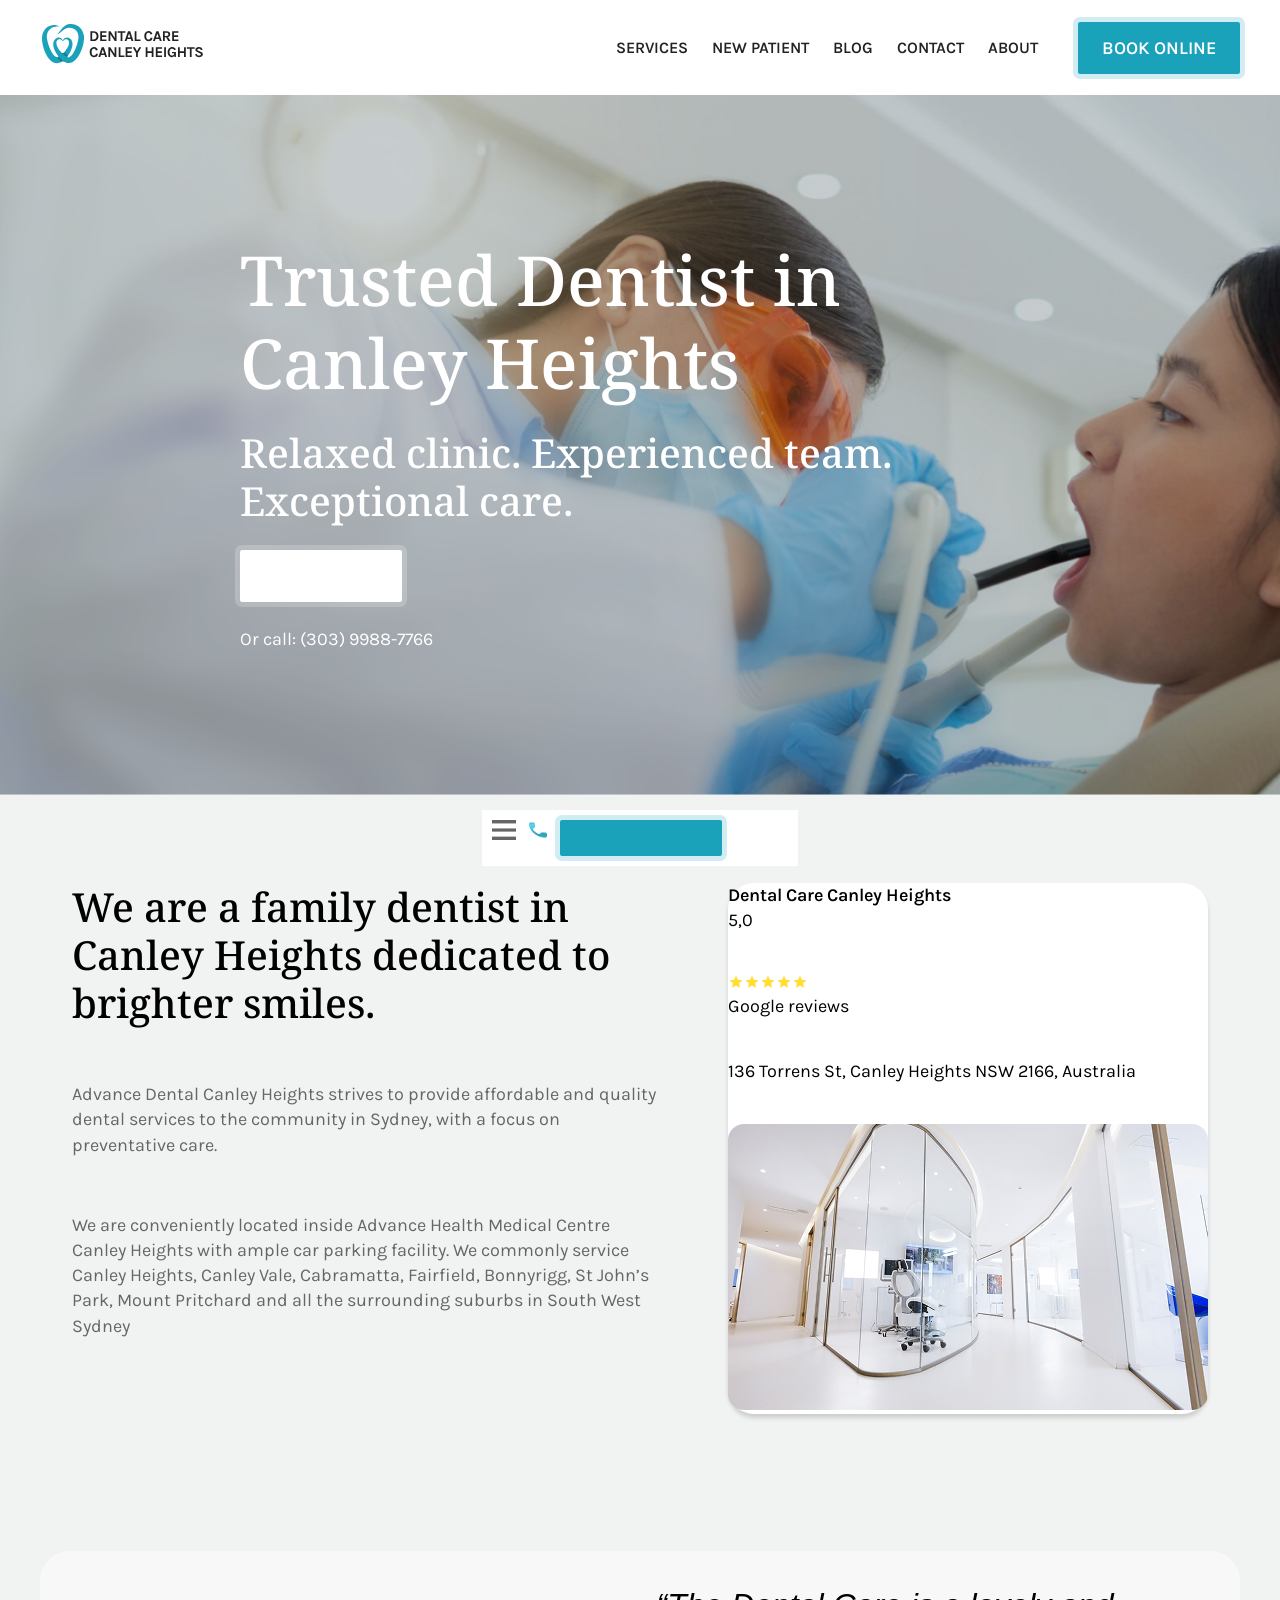
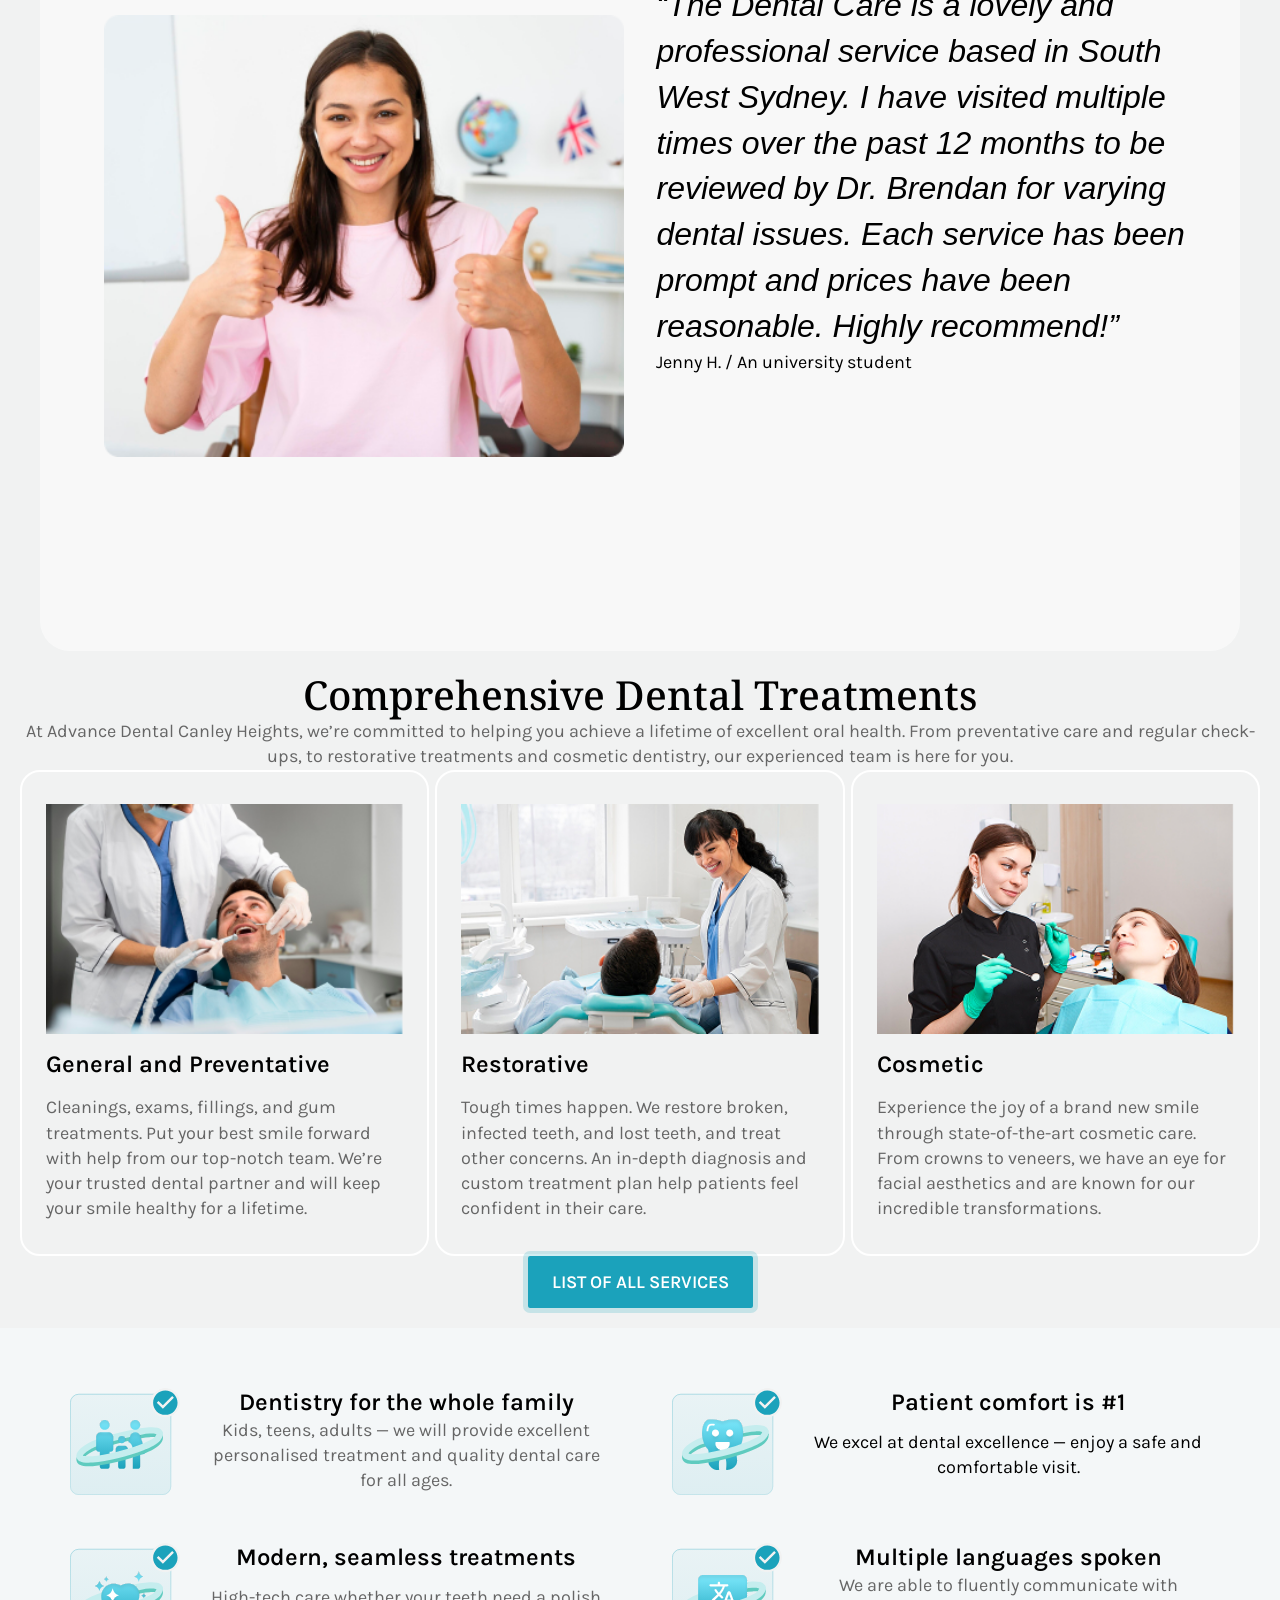
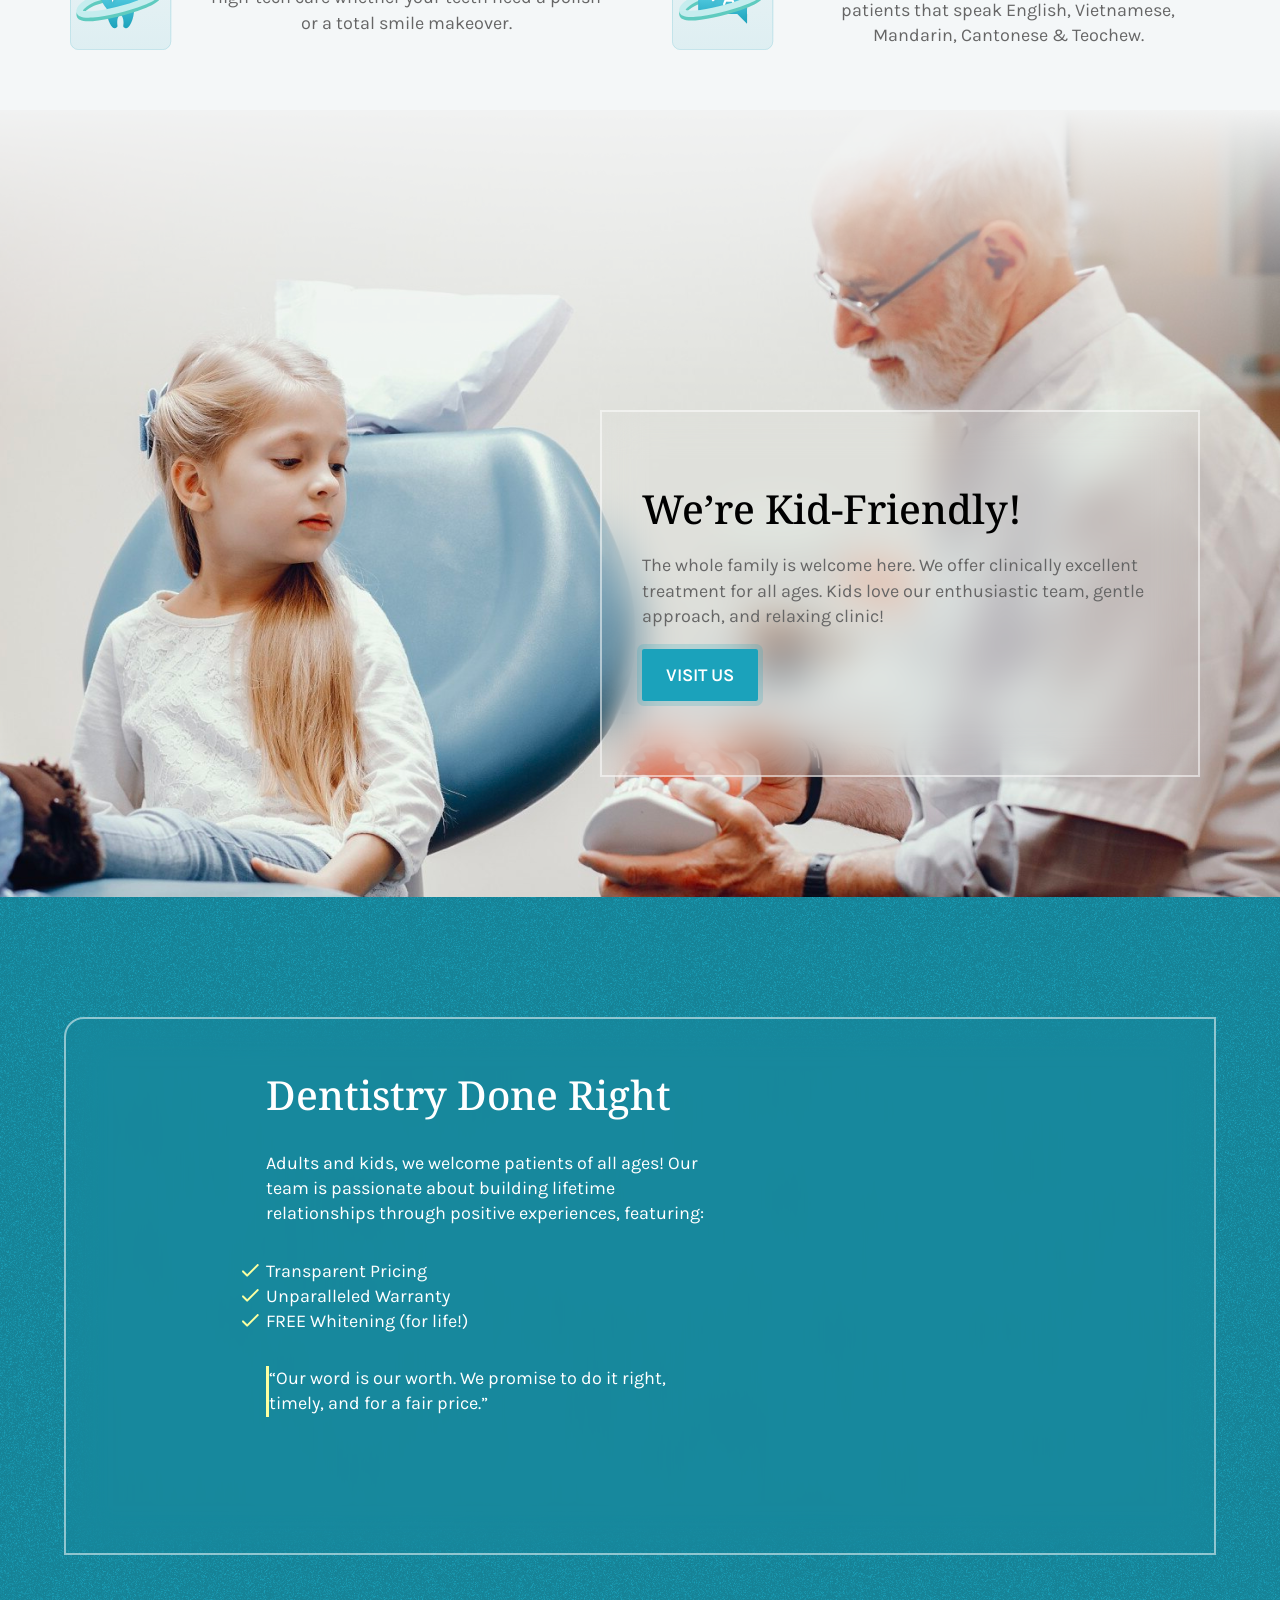
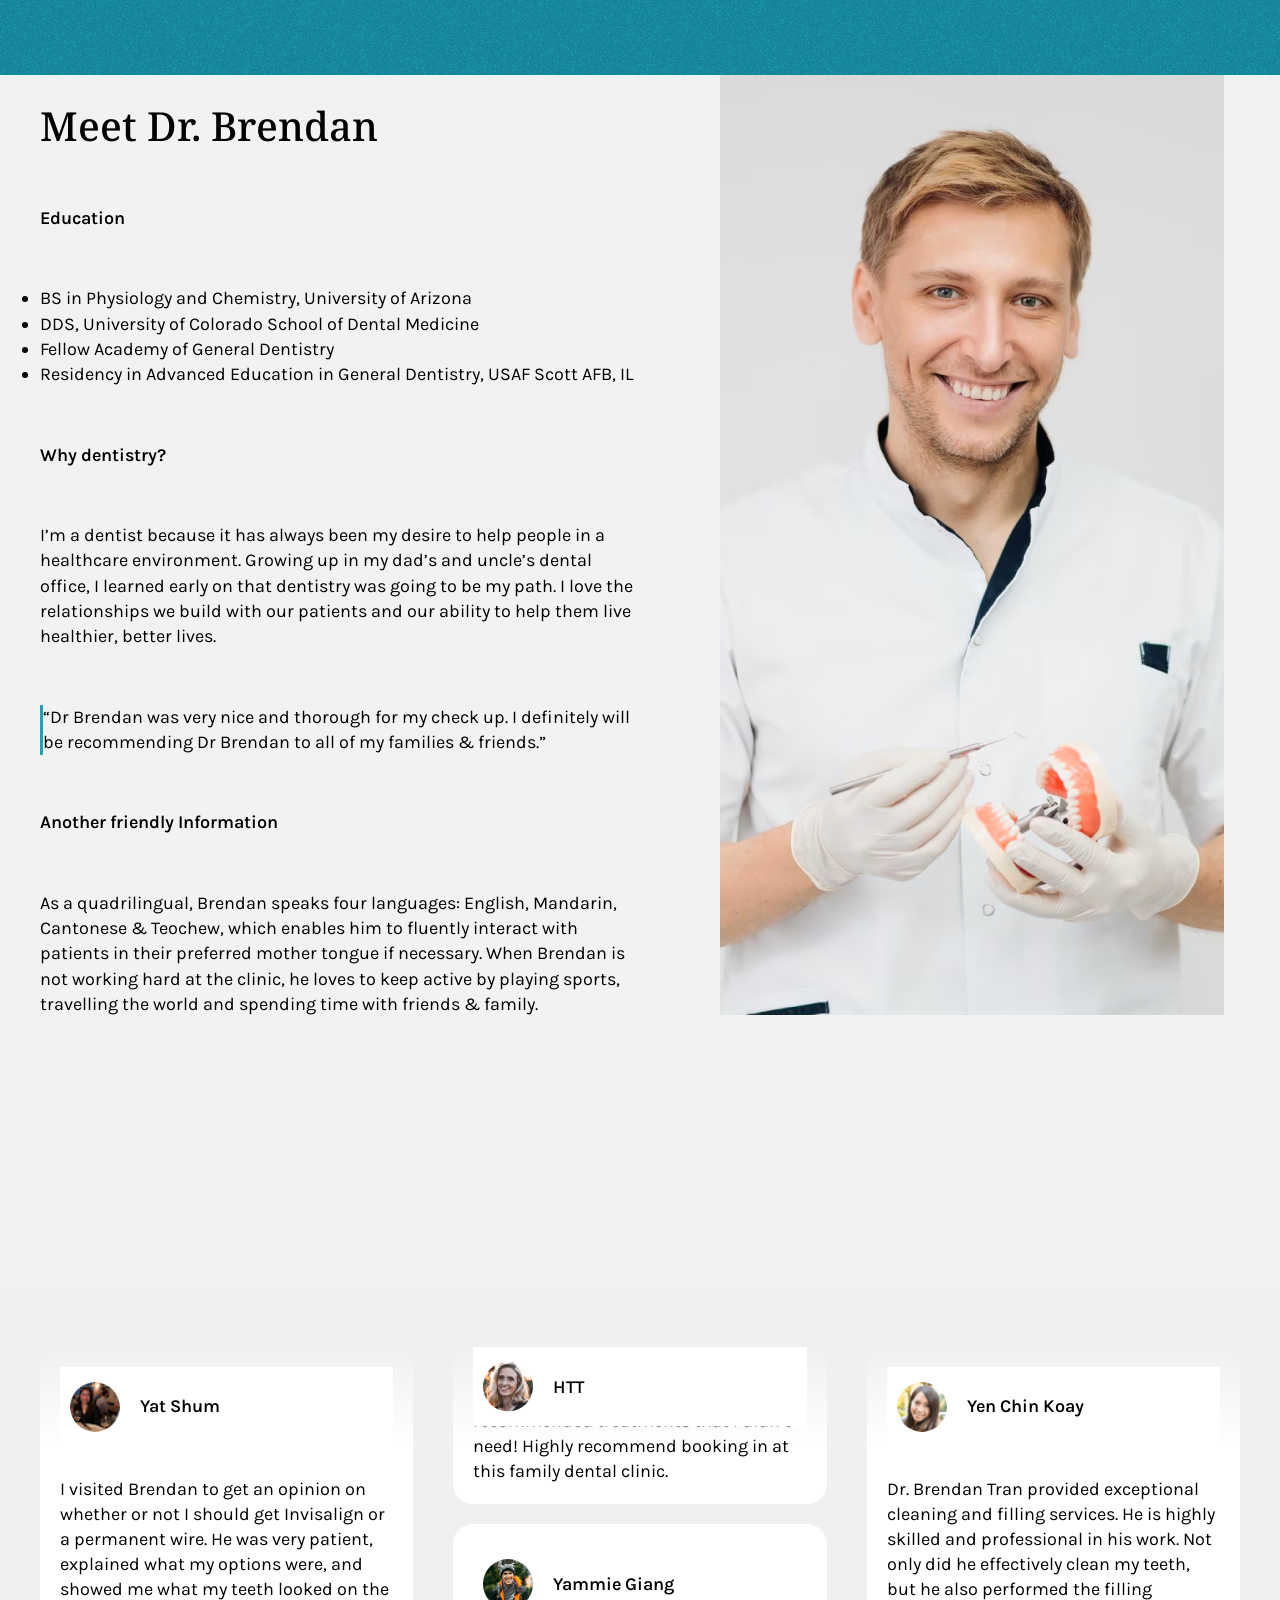
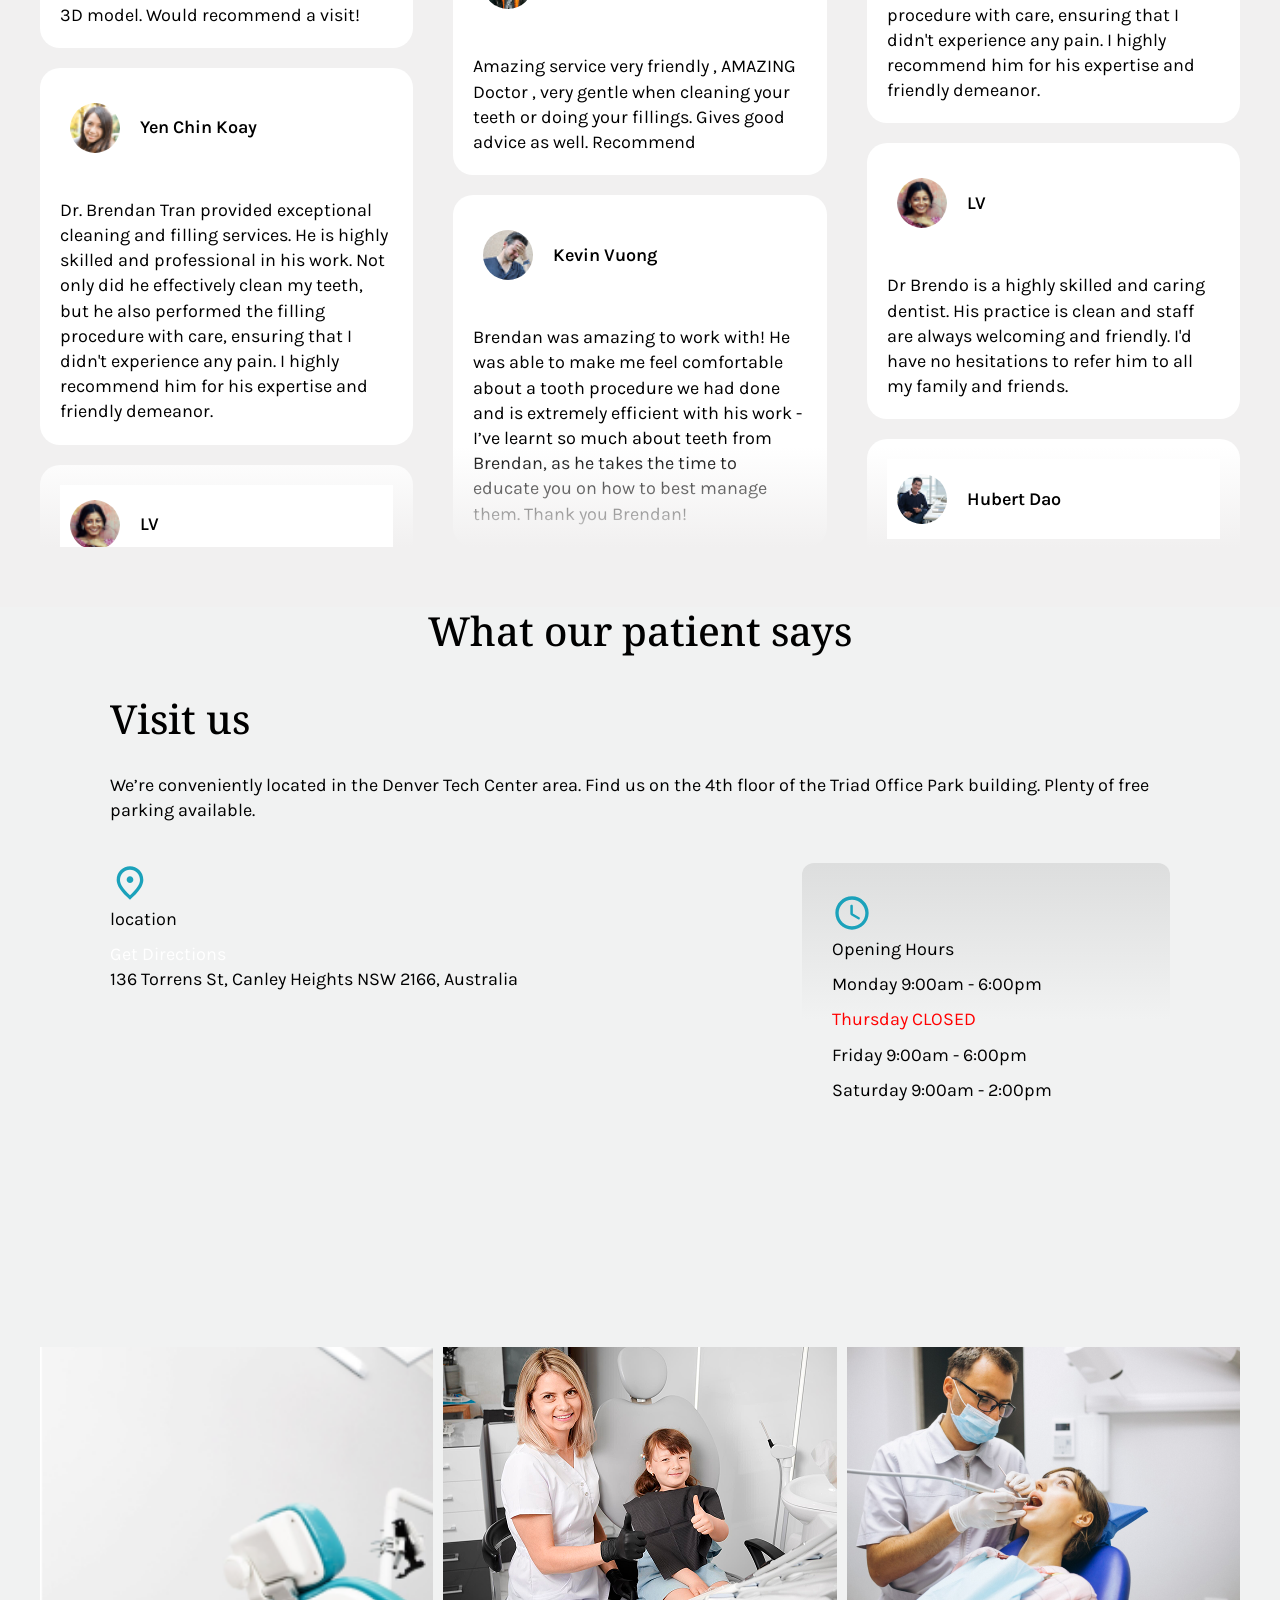
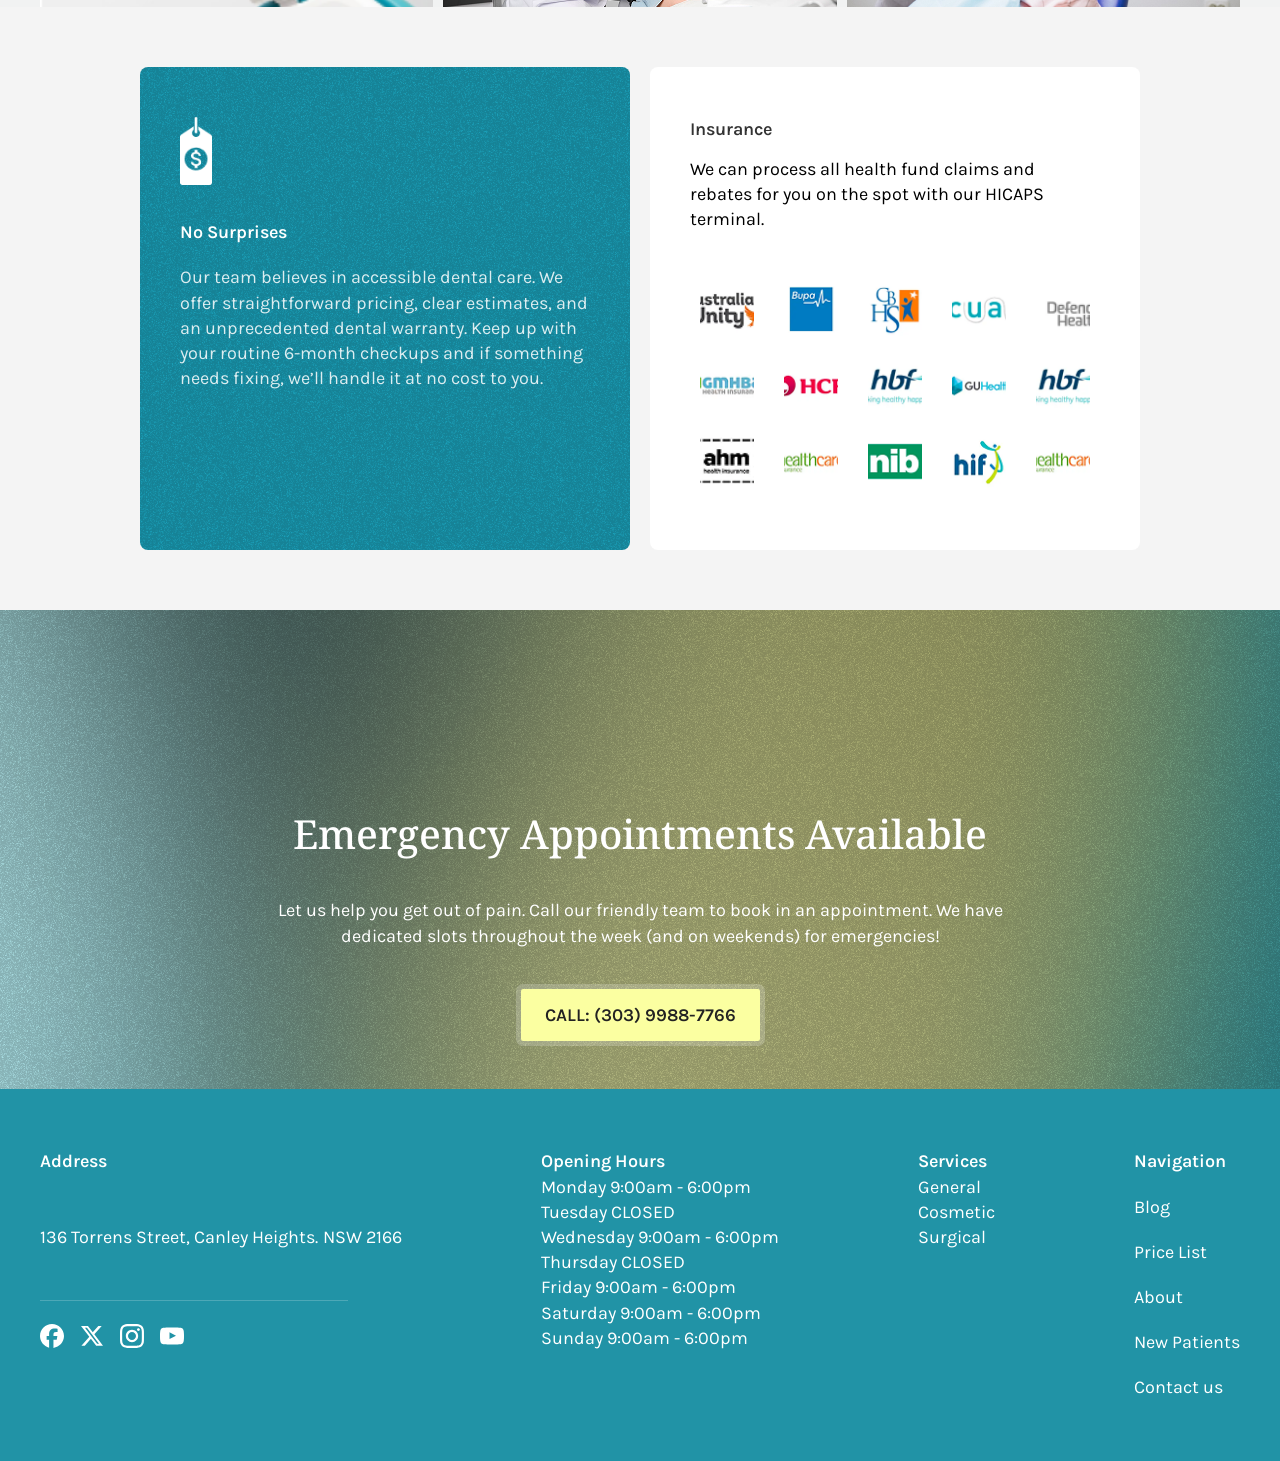
==== commit 6d1ff4ea: "Update index.html" ====
--- a/index.html
+++ b/index.html
@@ -4,7 +4,7 @@
 <head>
     <meta charset="UTF-8">
     <meta name="viewport" content="width=device-width, initial-scale=1.0">
-    <title>Document</title>
+    <title>Home</title>
     <link rel="stylesheet" href="/style/pages/home.css">
     <link rel="icon" type="image/png" href="/images/GMHBA/Vector.png">
 
--- a/style/pages/home.css
+++ b/style/pages/home.css
@@ -0,0 +1,64 @@
+@import url(/style/sections/header.css);
+@import url(/style/main.css);
+@import url(/style/media/pages/home.css);
+
+
+body {
+    background-color: var(--light-gray);
+}
+
+.hero {
+background-image: url(/images/Banner1.png);
+}
+
+.menu{
+    width: 316px;
+    height: 56px;
+    background-color: aqua;
+ padding: 10px;
+    position: sticky;
+    top: 90%;
+    background-color: var(--white);
+    z-index: 99;
+    margin: 0 auto;
+    padding-left: 10px;
+    display: flex;
+    gap: 10px;
+}
+
+  .menu img{
+    width: 24px;
+    height: 20px;
+  }                 
+.section3 .box{
+    
+    background-color:  rgba(255, 255, 255, 0.514);
+    border: 2px solid var(white);
+    border-radius: 30px;
+
+}
+.section3 .box{
+    height: 468px ;
+}
+.section3 .box .right  {
+    width: 100%;
+    height: 100%;
+
+    gap: 64px;
+        padding: 32px;
+}
+.section3 .box .left {
+    width: 100%;
+    height: 100%;                   
+
+ 
+}
+
+
+
+
+
+
+
+
+ 
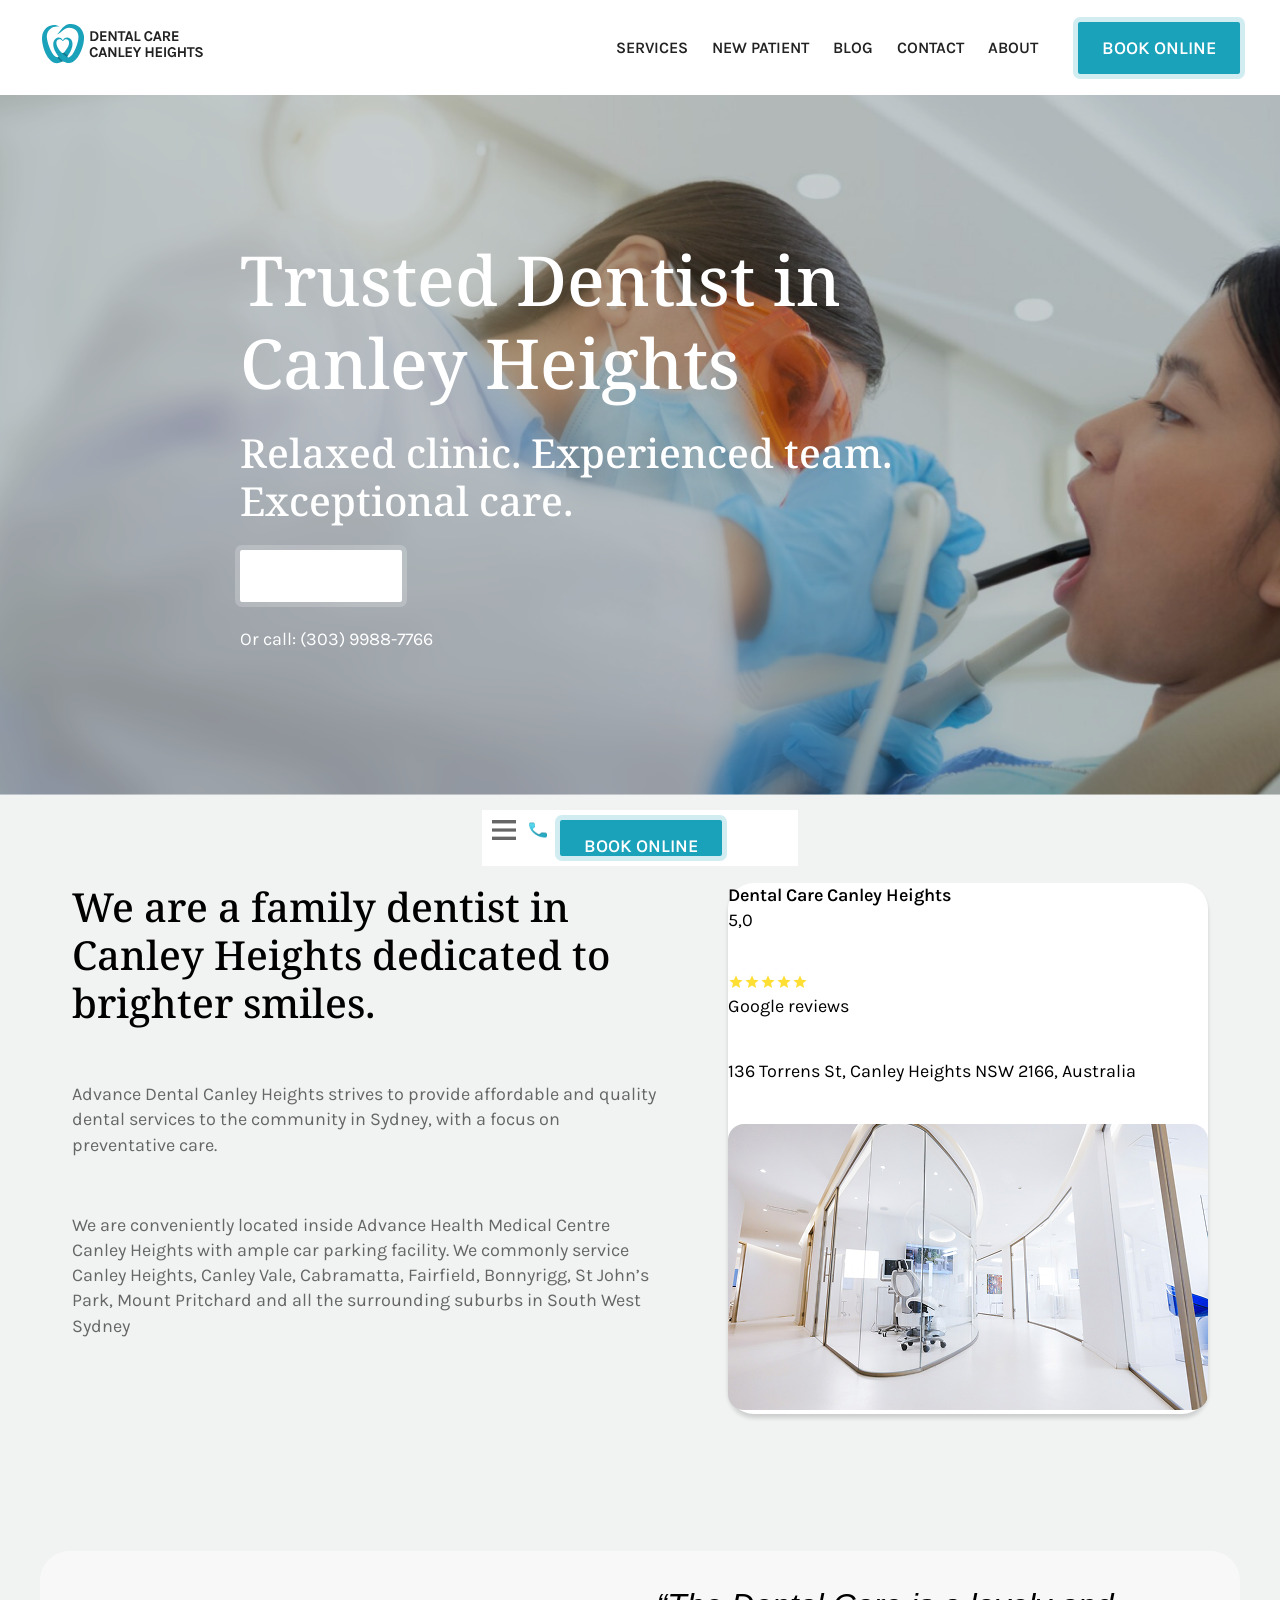
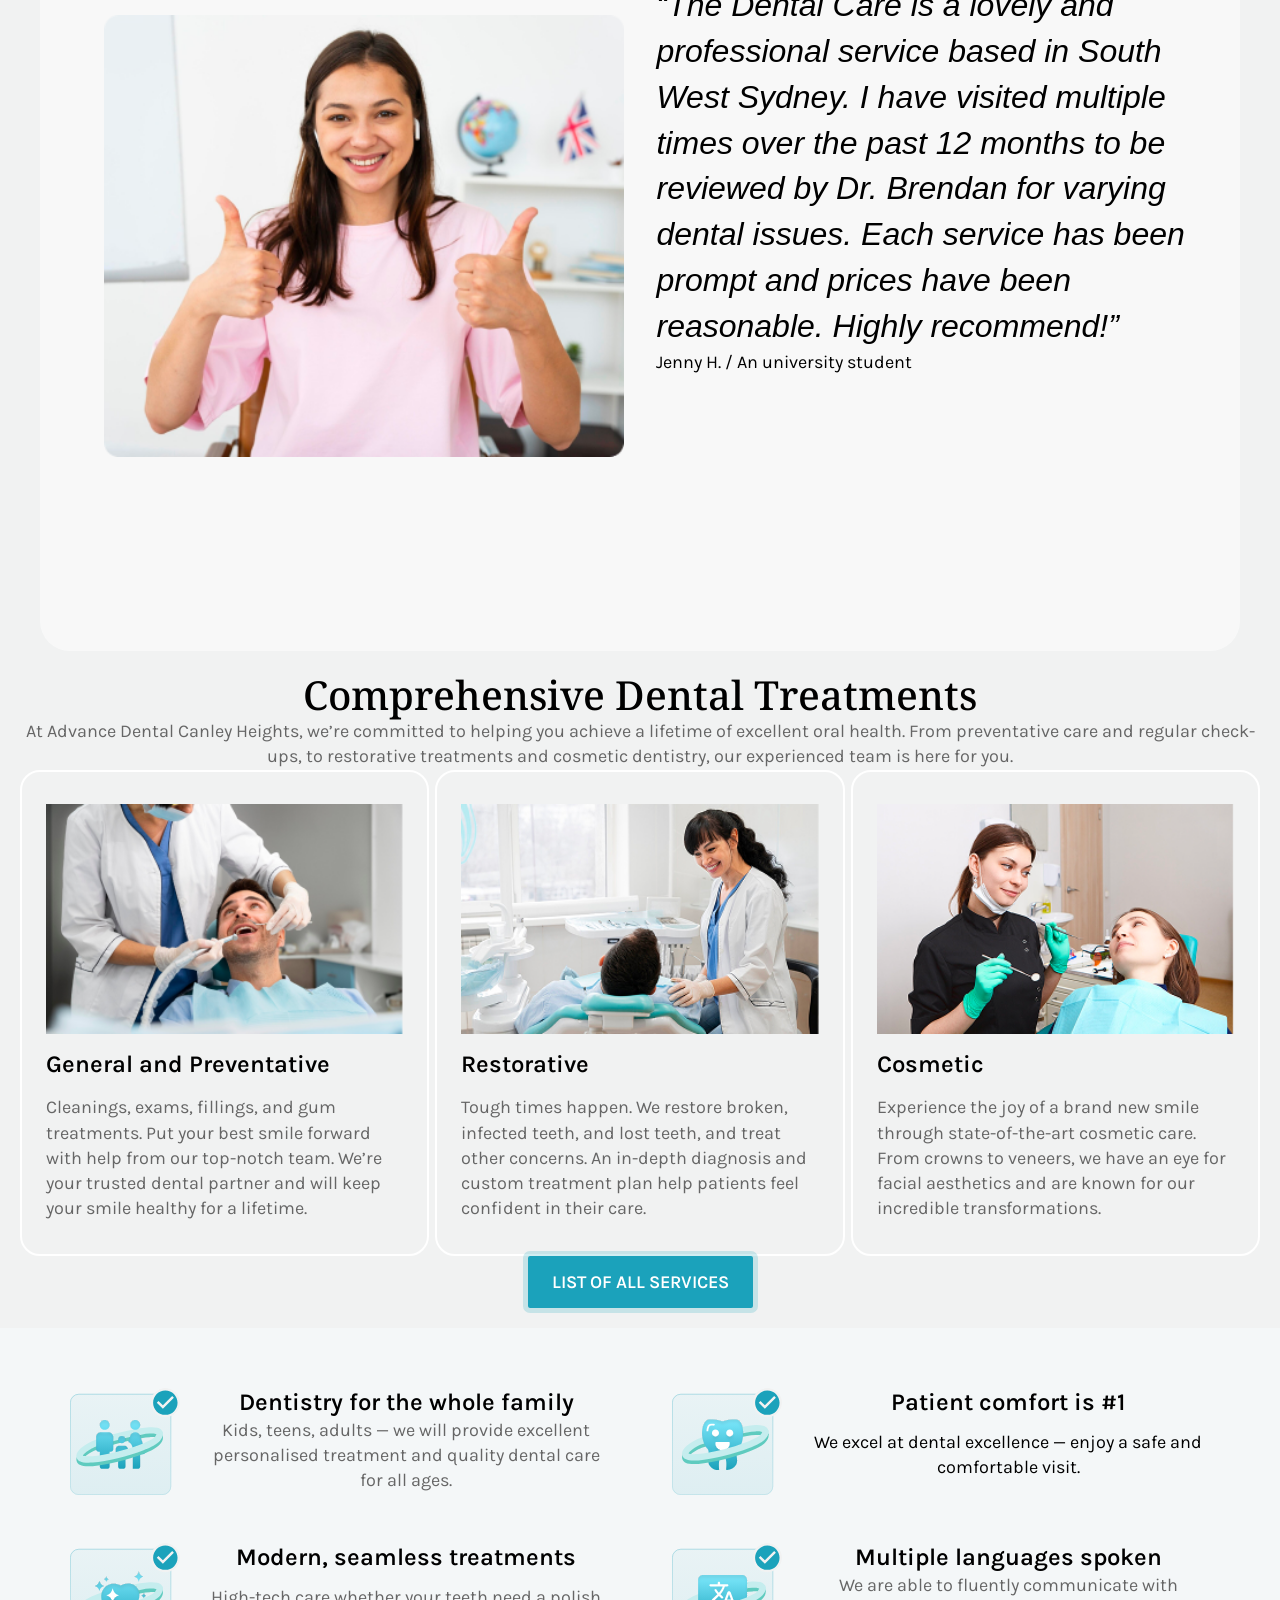
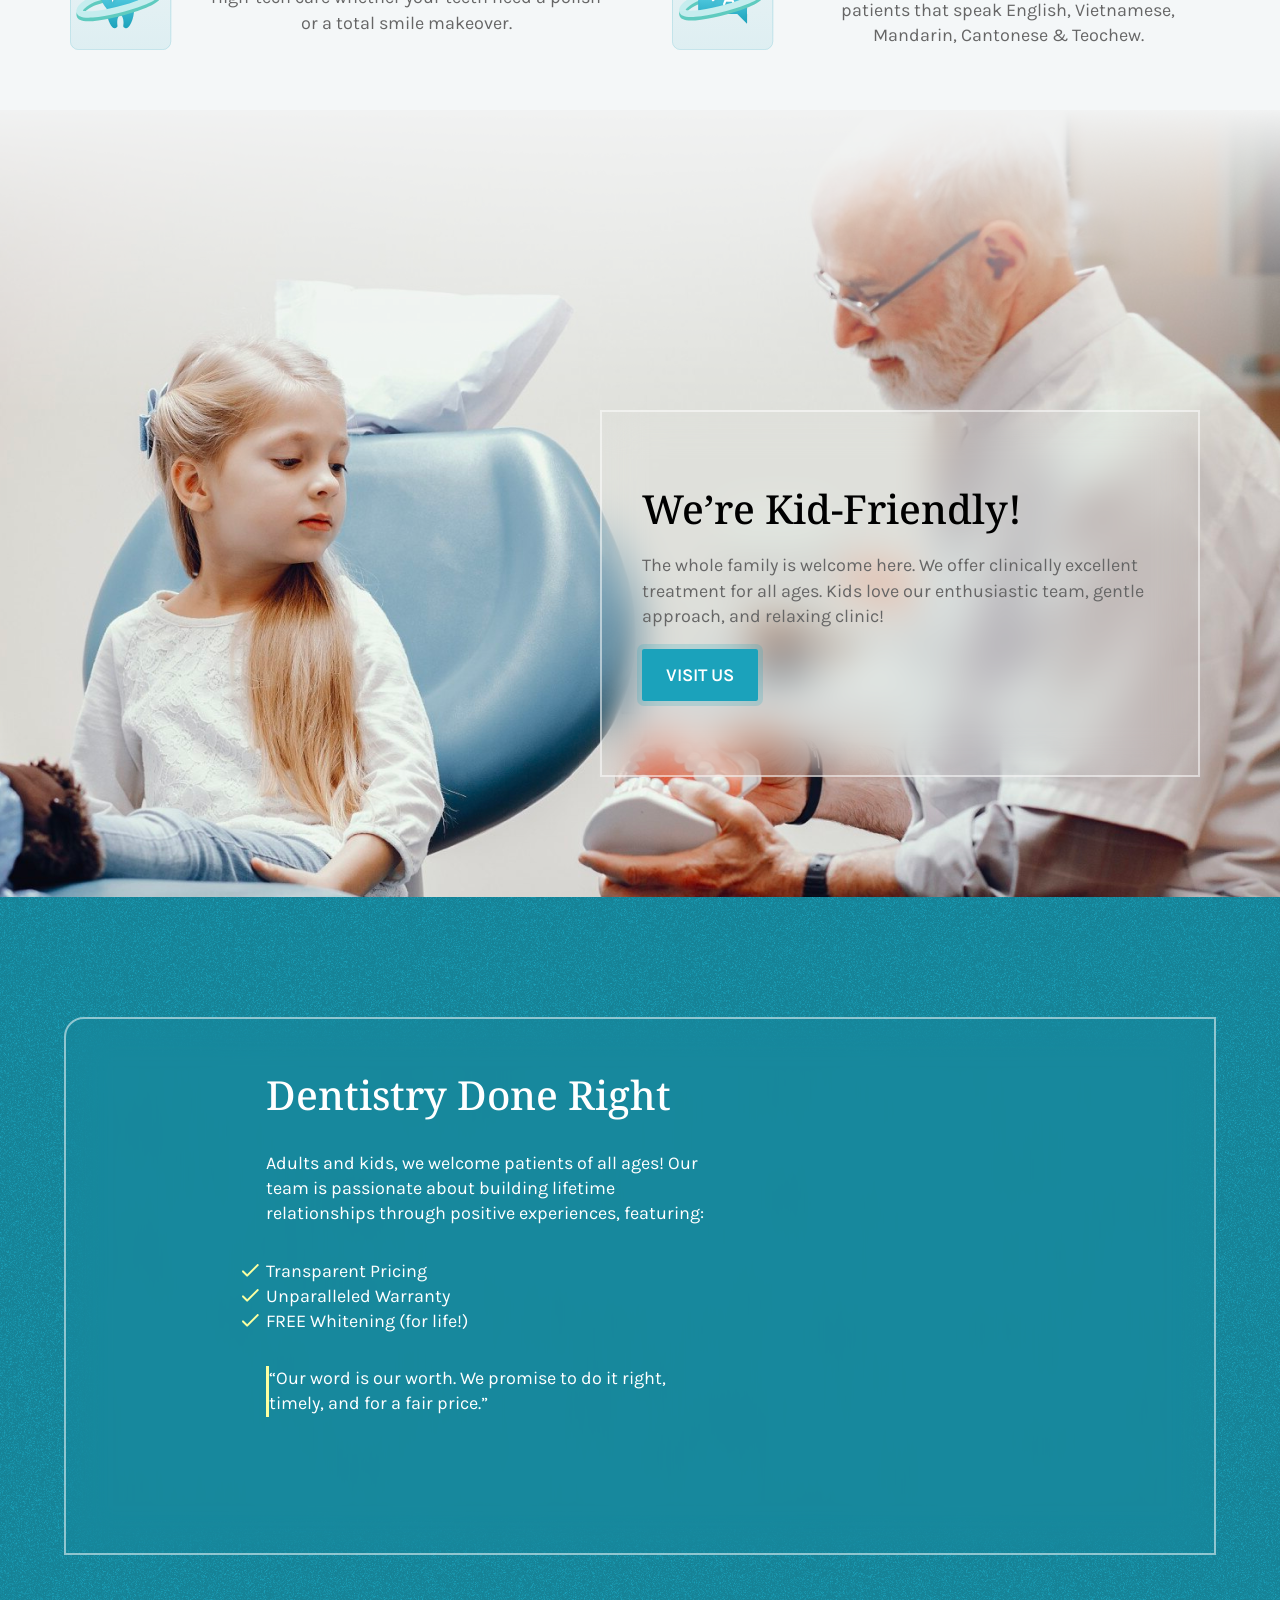
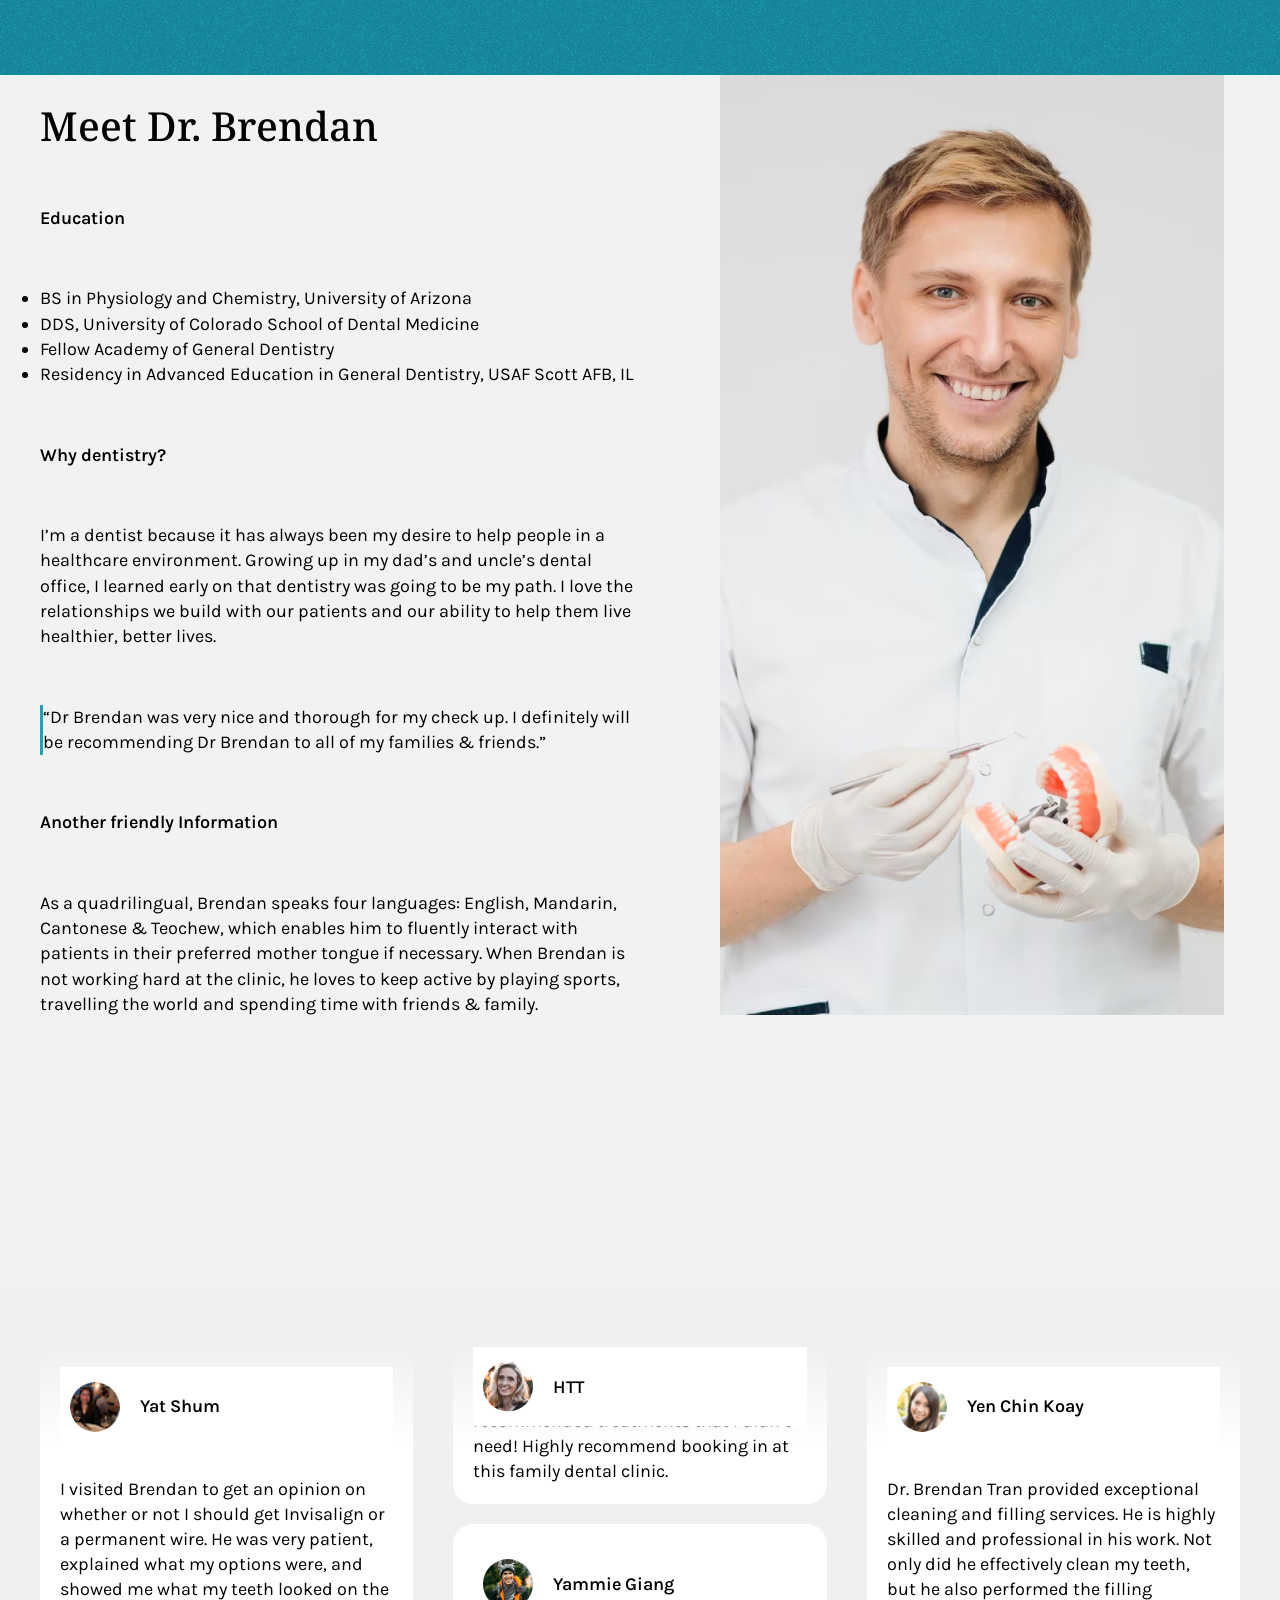
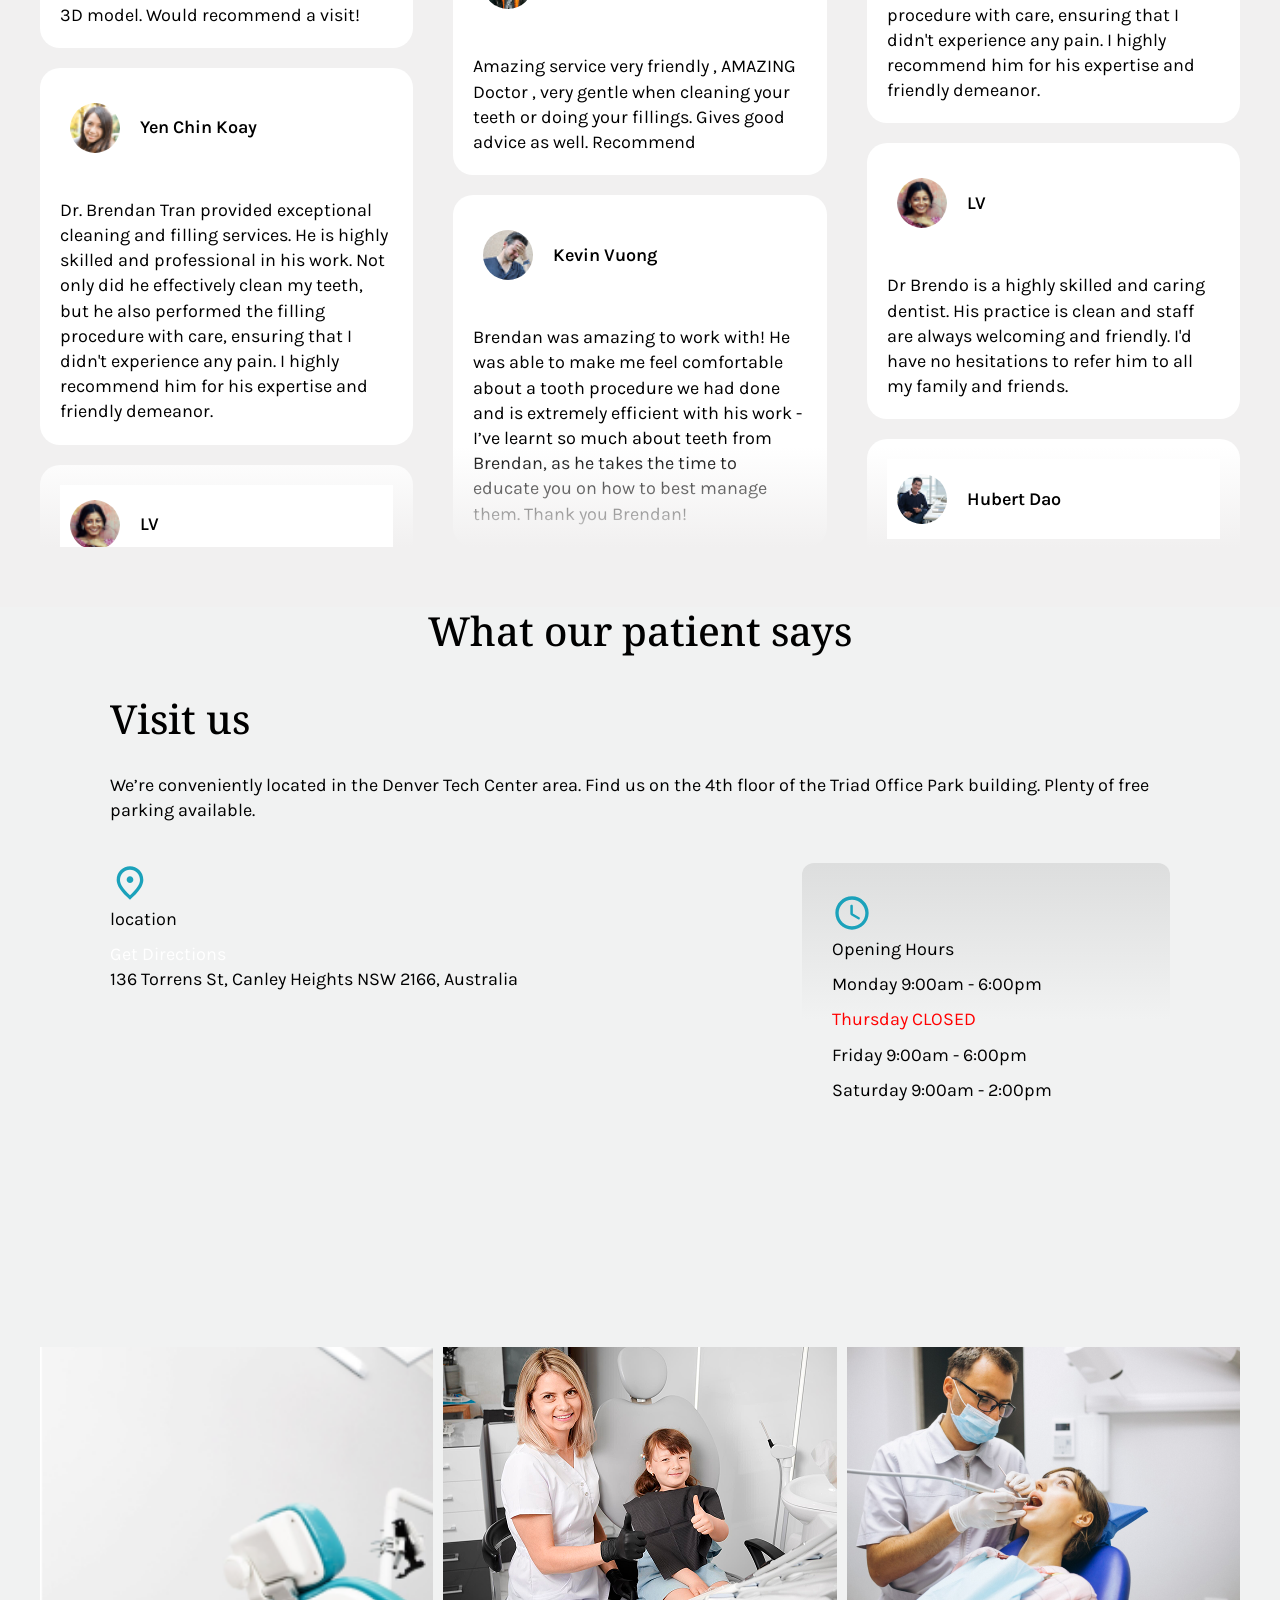
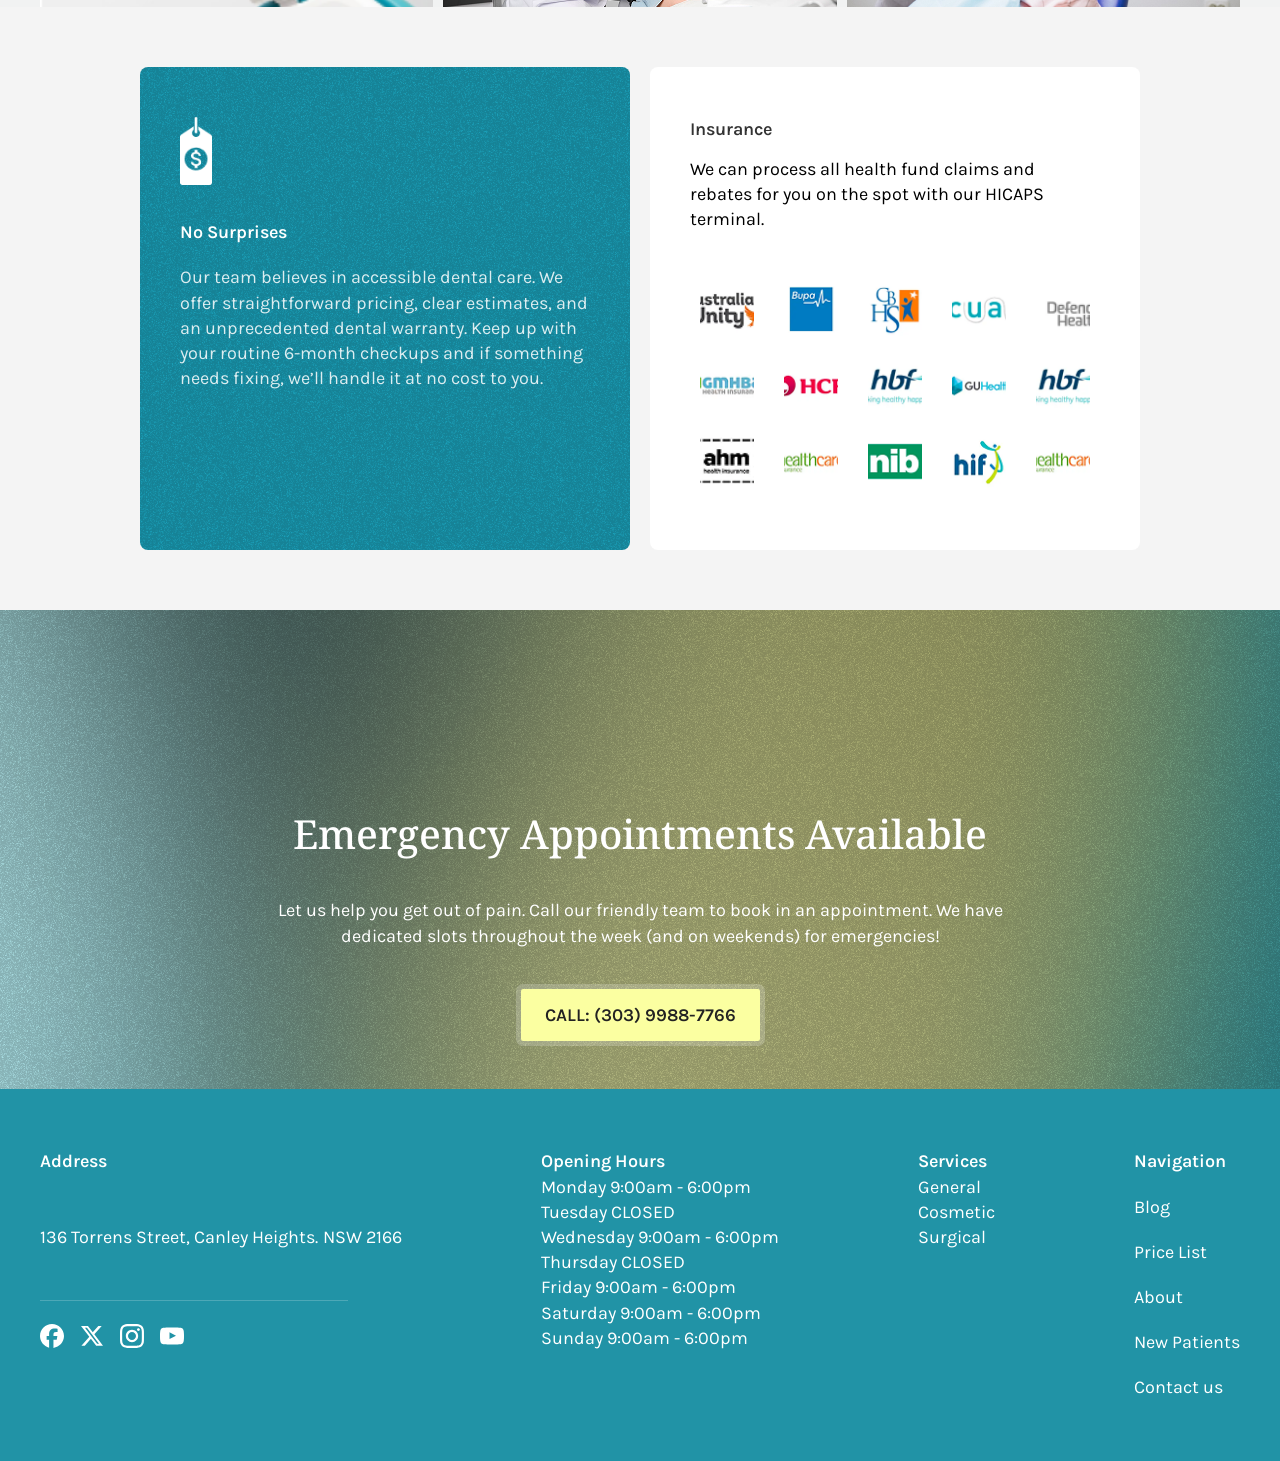
==== commit 1f287a21: "Update index.html" ====
--- a/index.html
+++ b/index.html
@@ -42,7 +42,7 @@
 
     </div>
     <div class="menu"><img src="/images/menu.png" alt=""> <img src="/images/call.png" alt="">
-        <a href="" class="btn btn2  " style=" color: var(--blue);">Book online</a>
+        <a href="" class="btn btn2  " >Book online</a>
     </div>
 
     <div class="section2">
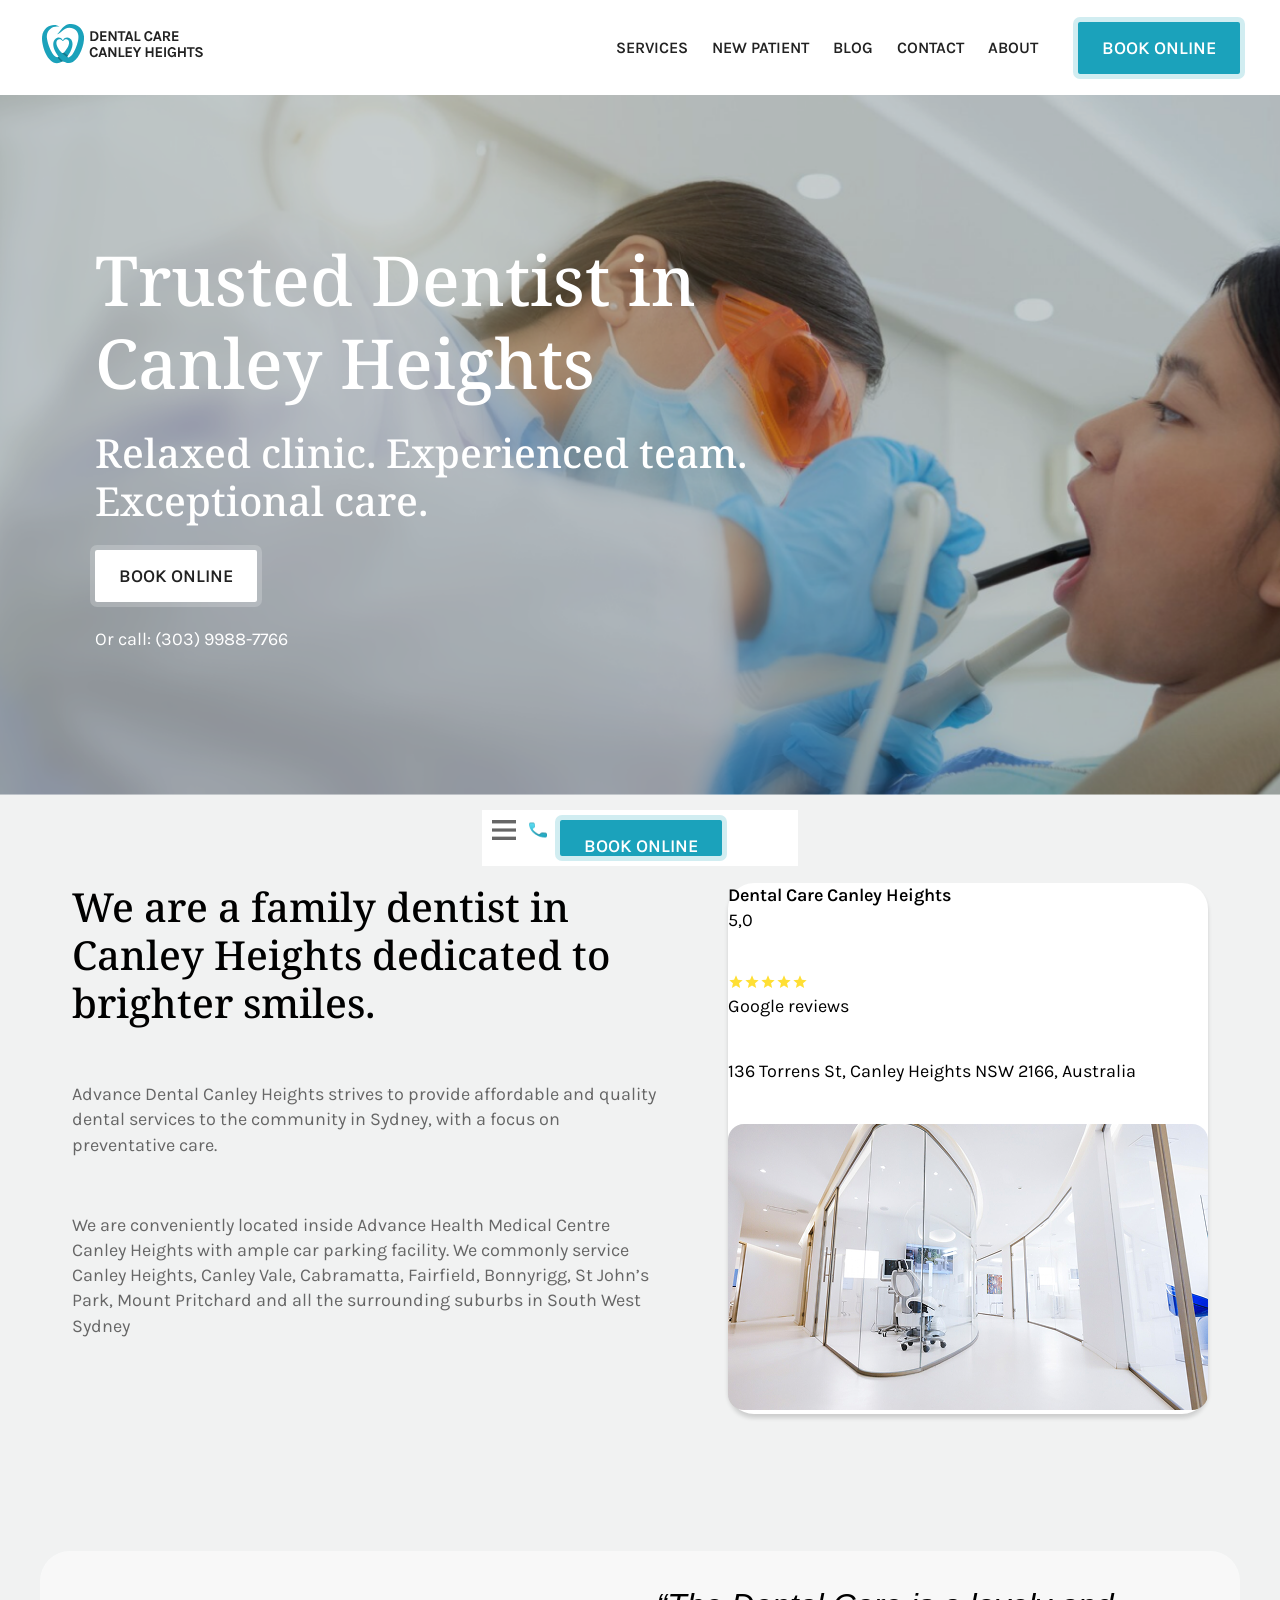
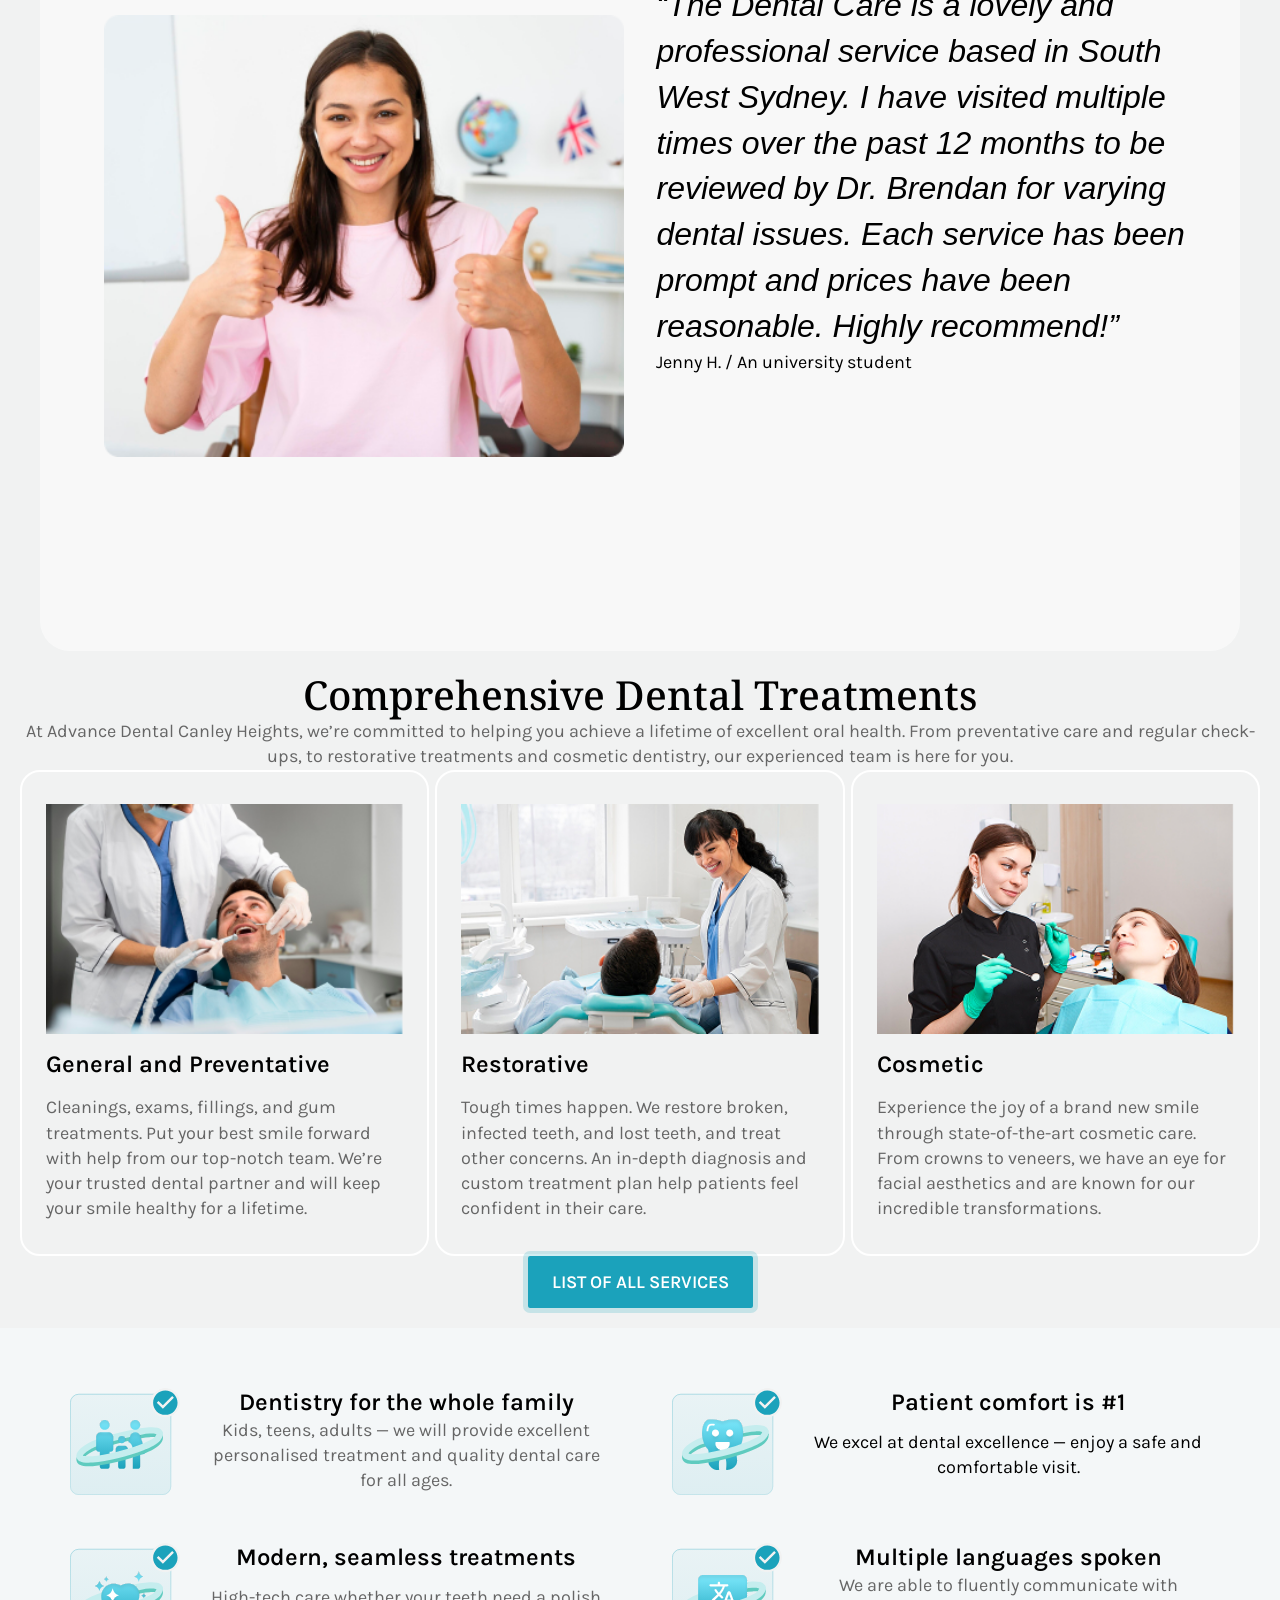
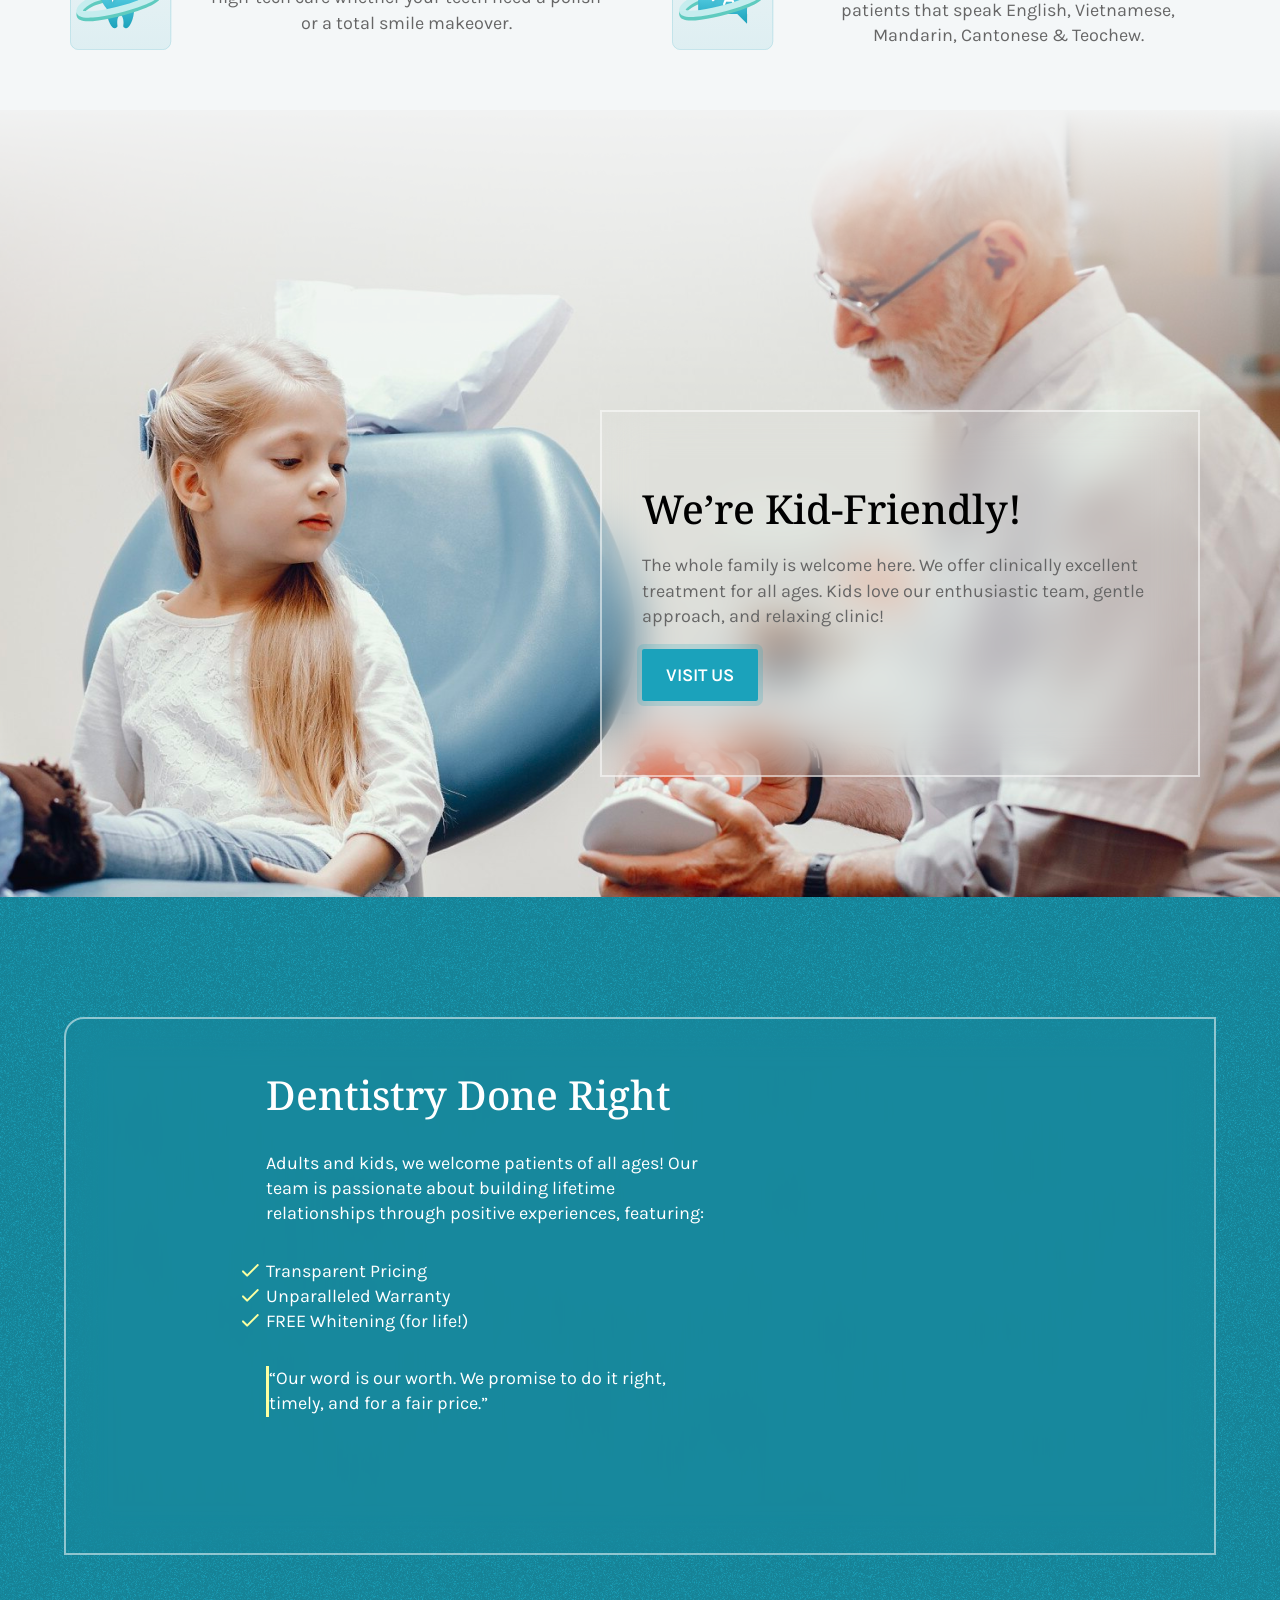
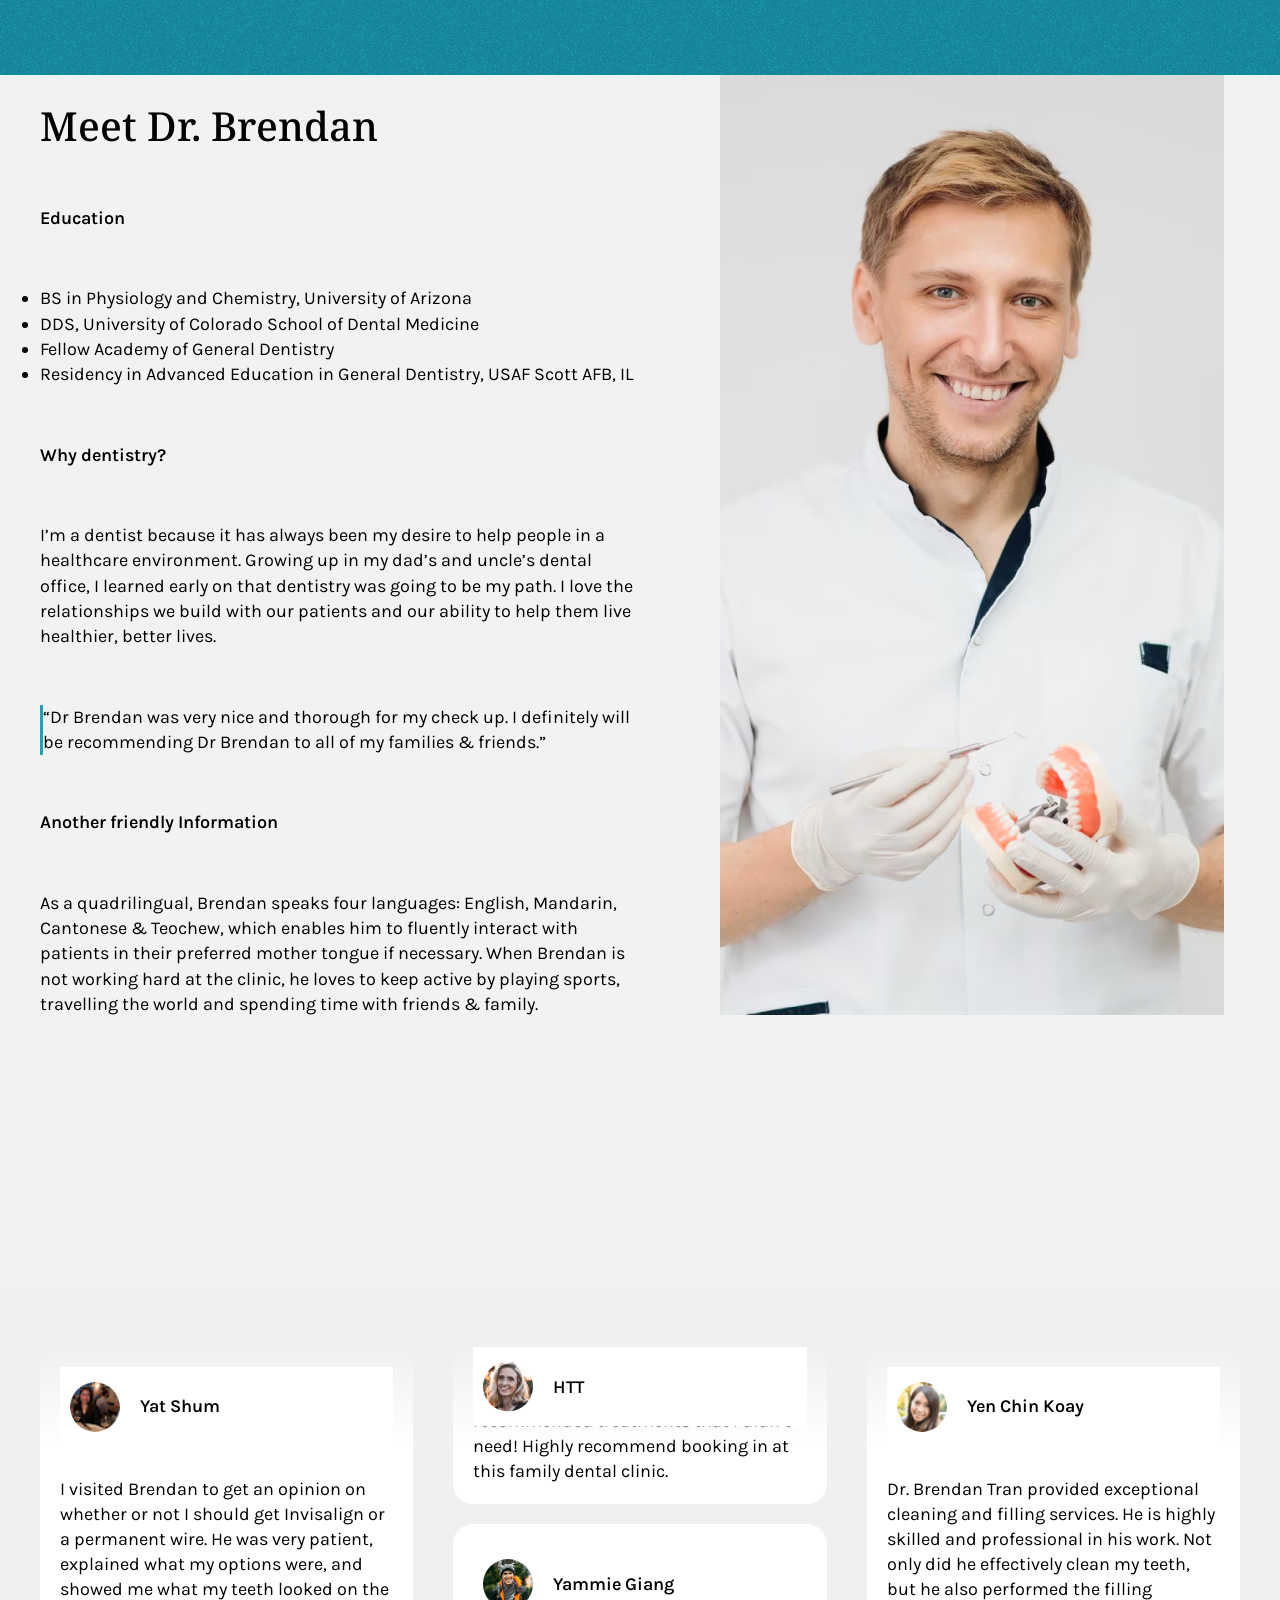
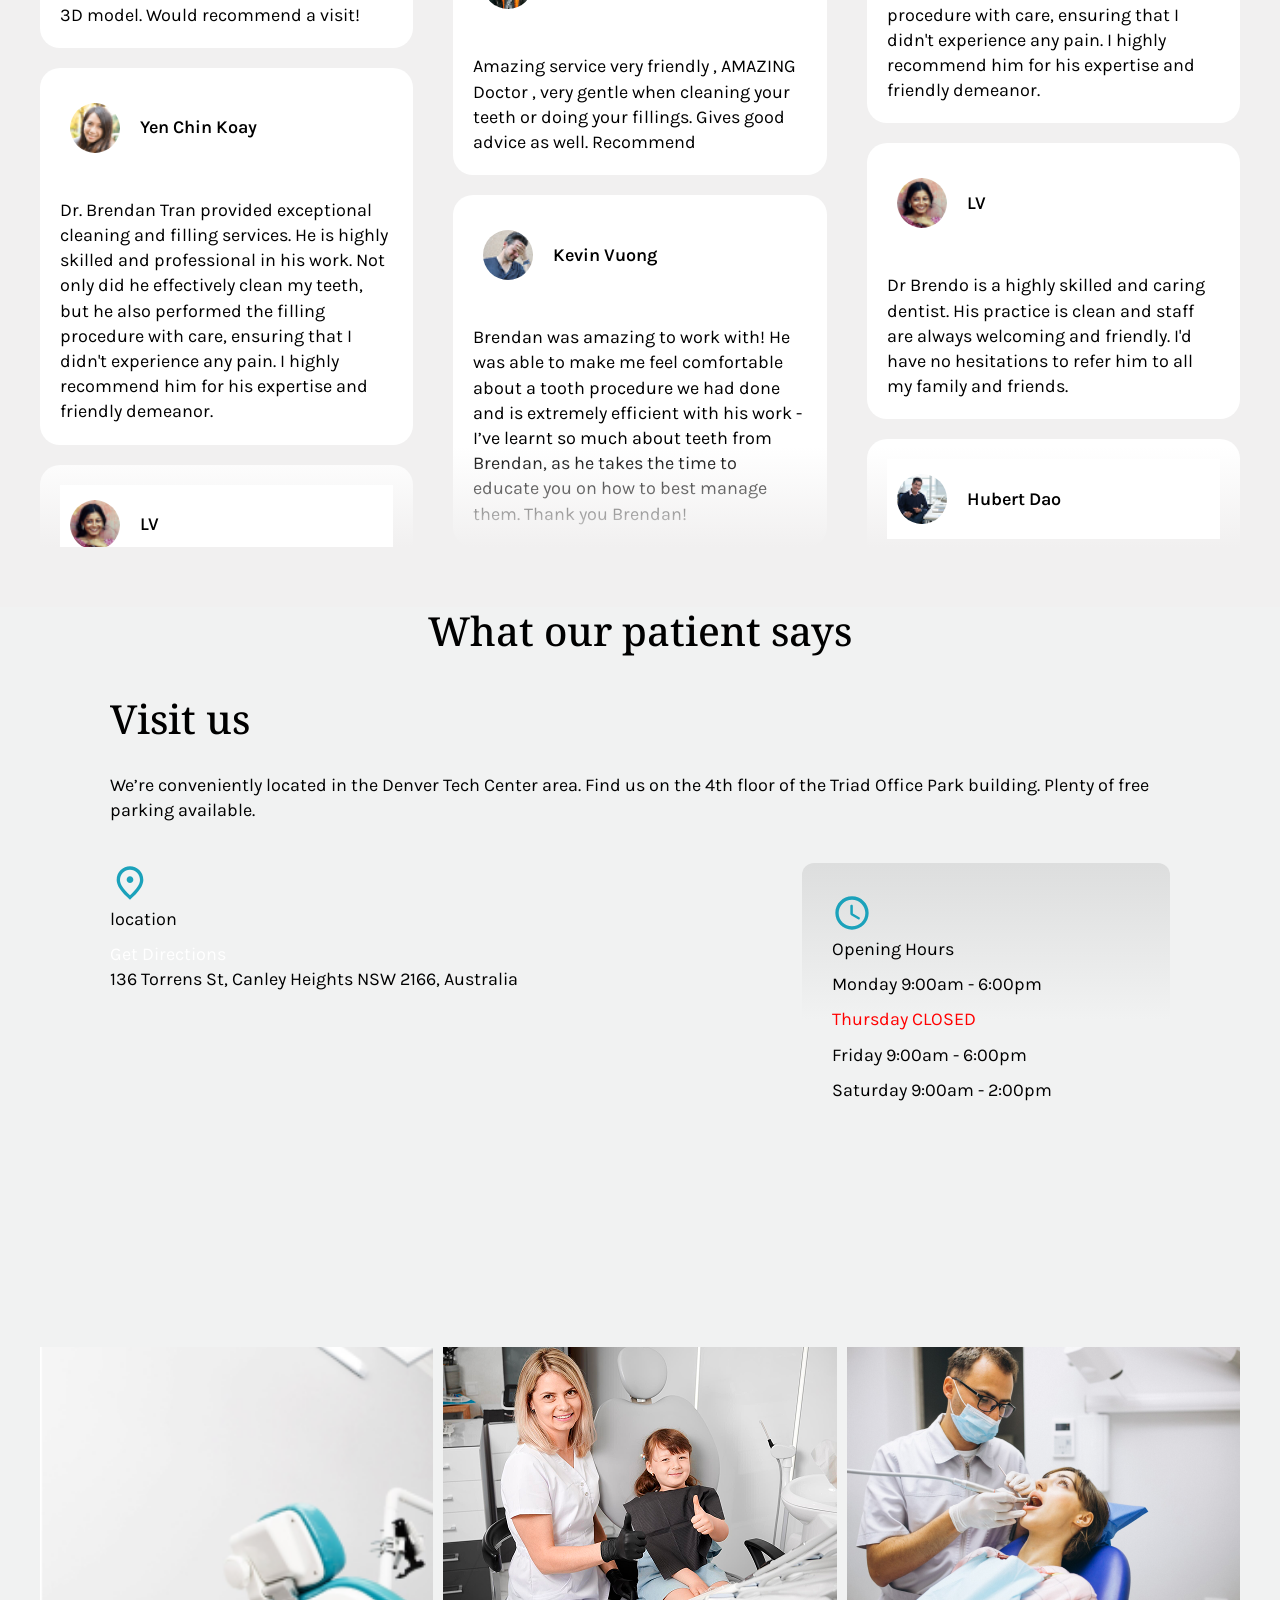
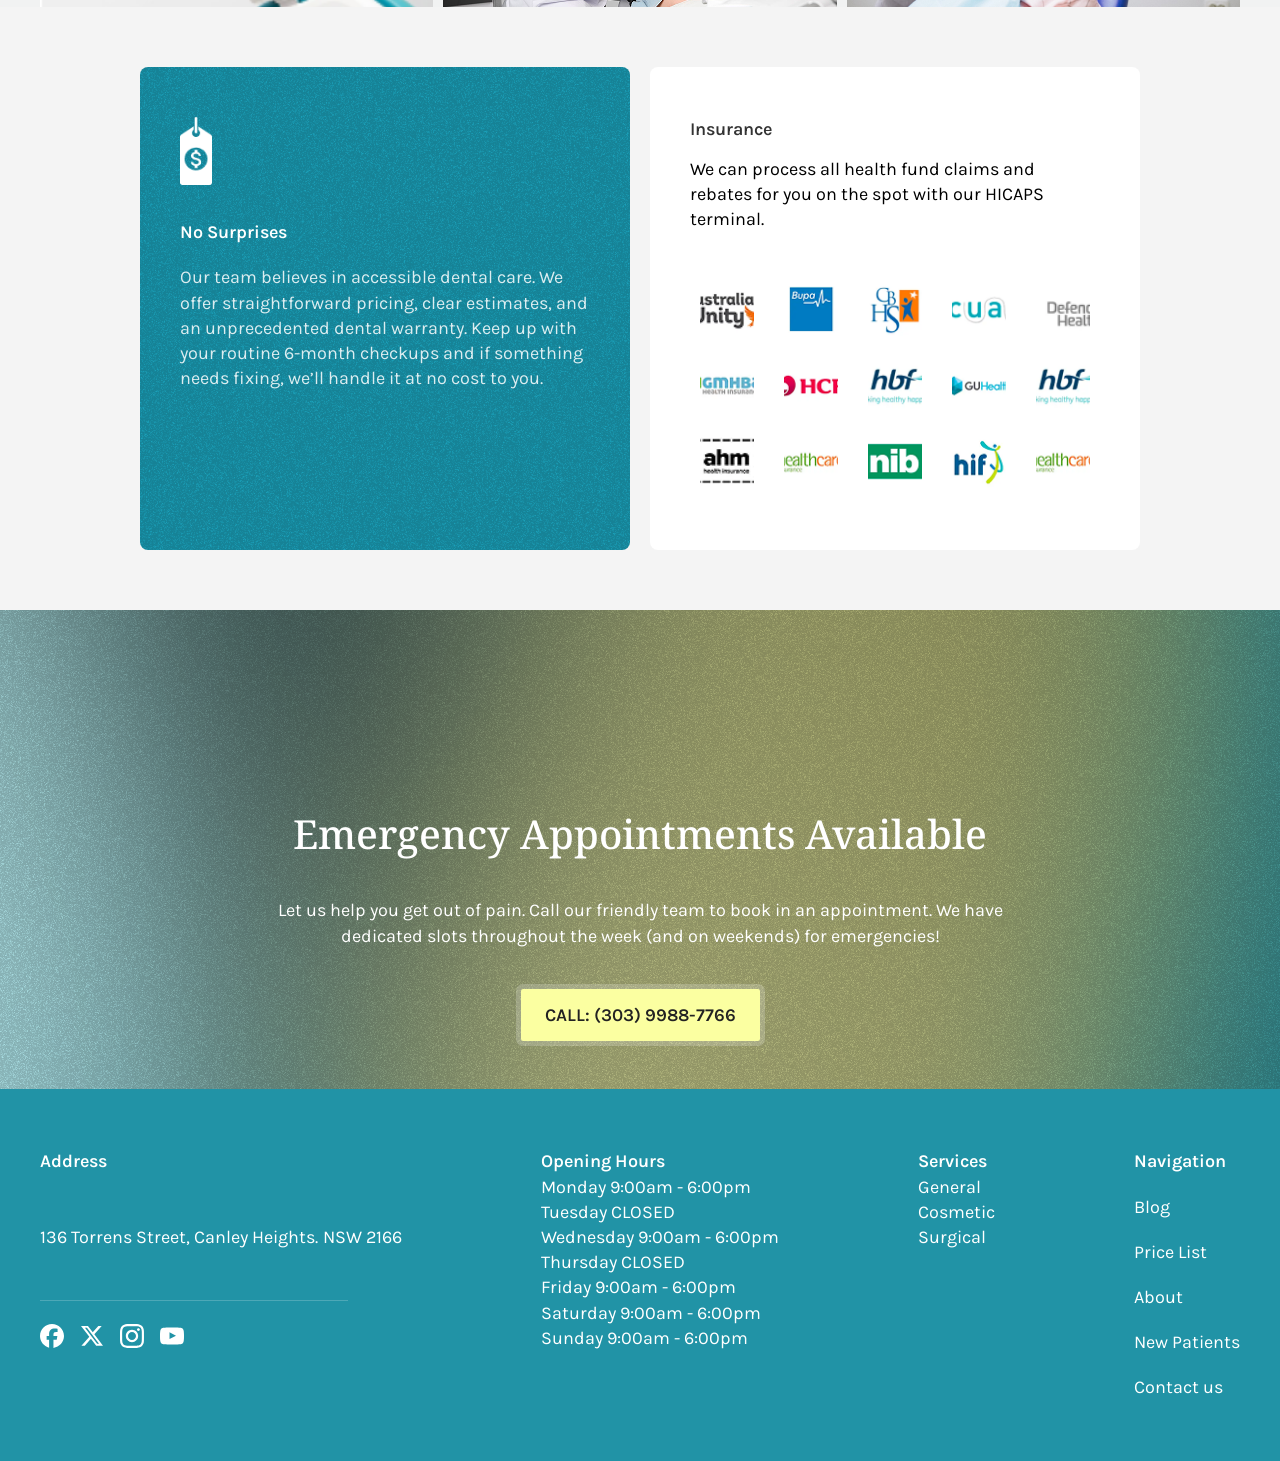
==== commit e63560c3: "‎" ====
--- a/index.html
+++ b/index.html
@@ -36,13 +36,13 @@
         <div class="box">
             <h1 style=" color: var(--white);">Trusted Dentist in Canley Heights</h1>
             <h2 style=" color: var(--white);"> Relaxed clinic. Experienced team. Exceptional care.</h2>
-            <a href="" class="btn btn1" style=" color: var(--white);">Book online</a>
+            <a href="" class="btn btn1" >Book online</a>
             <p class="text text2" style=" color: var(--white);">Or call: (303) 9988-7766</p>
         </div>
 
     </div>
     <div class="menu"><img src="/images/menu.png" alt=""> <img src="/images/call.png" alt="">
-        <a href="" class="btn btn2  " >Book online</a>
+        <a href="" class="btn btn2  ">Book online</a>
     </div>
 
     <div class="section2">
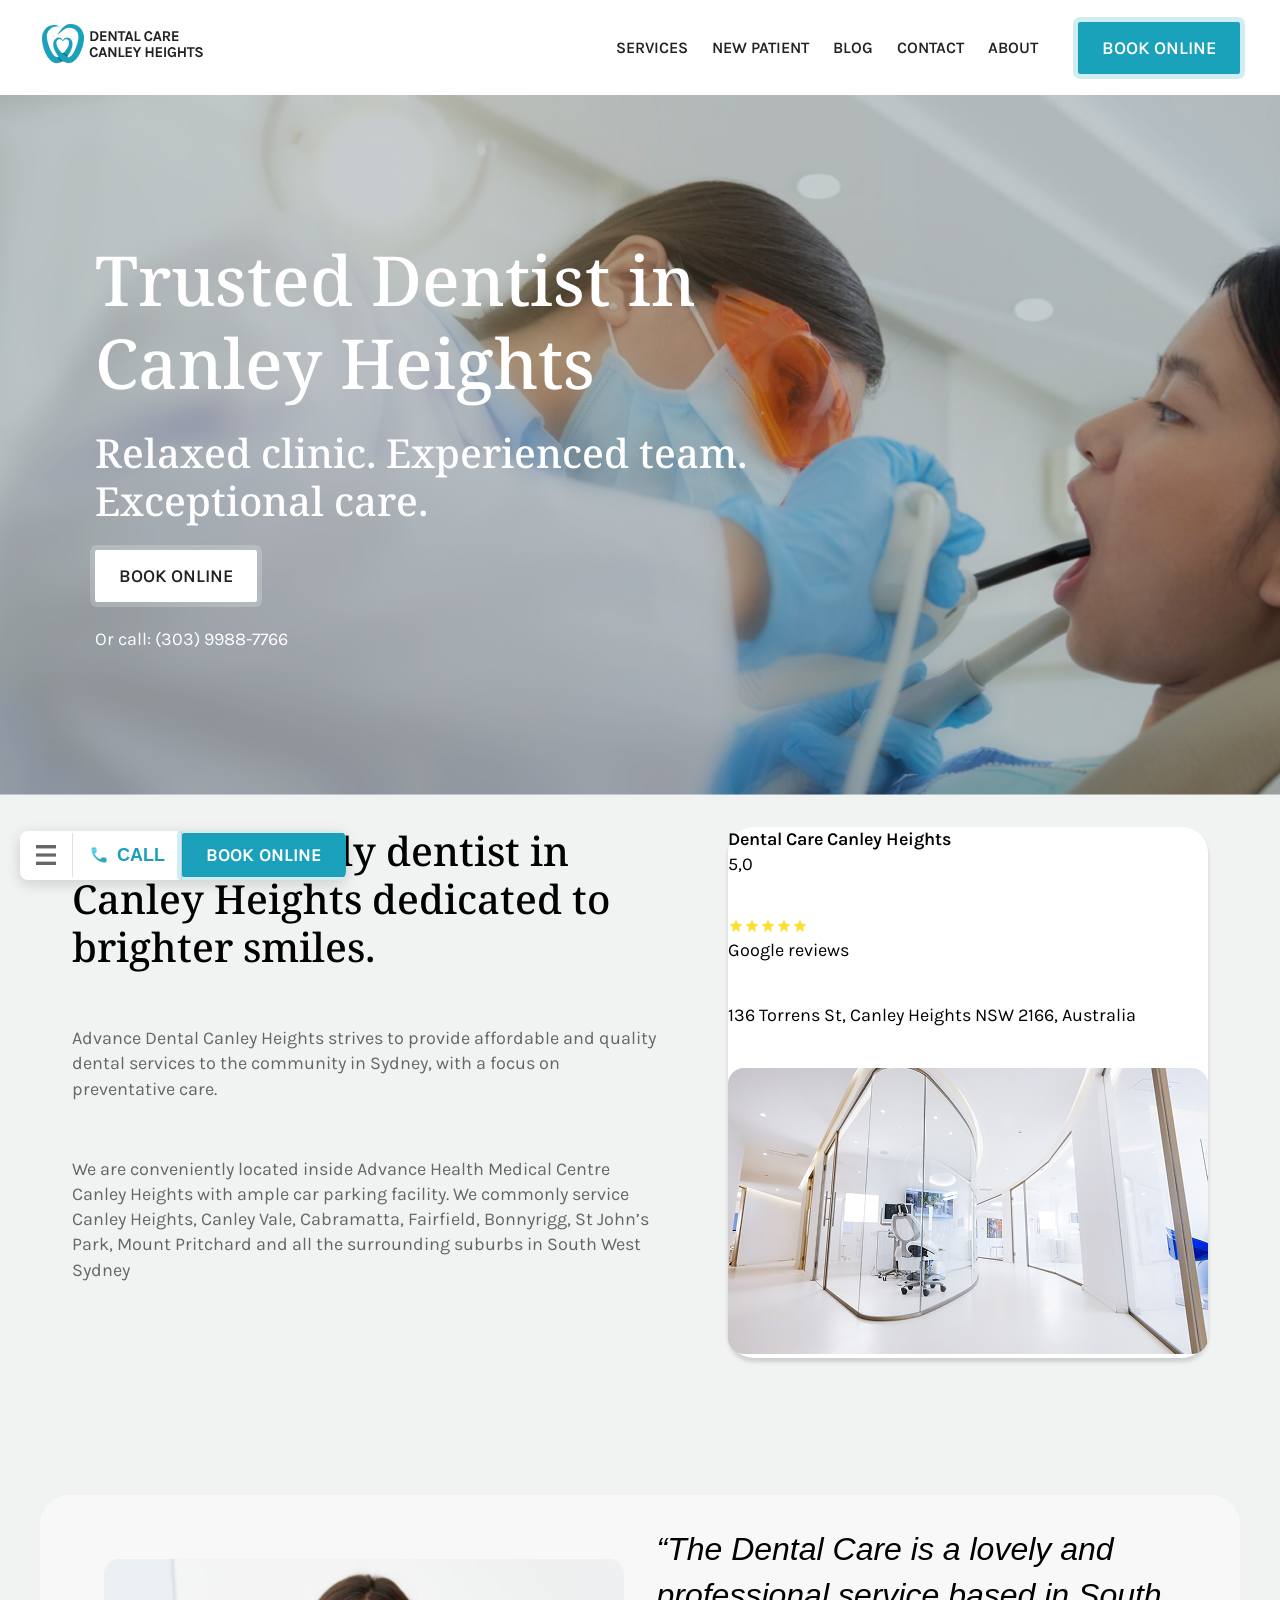
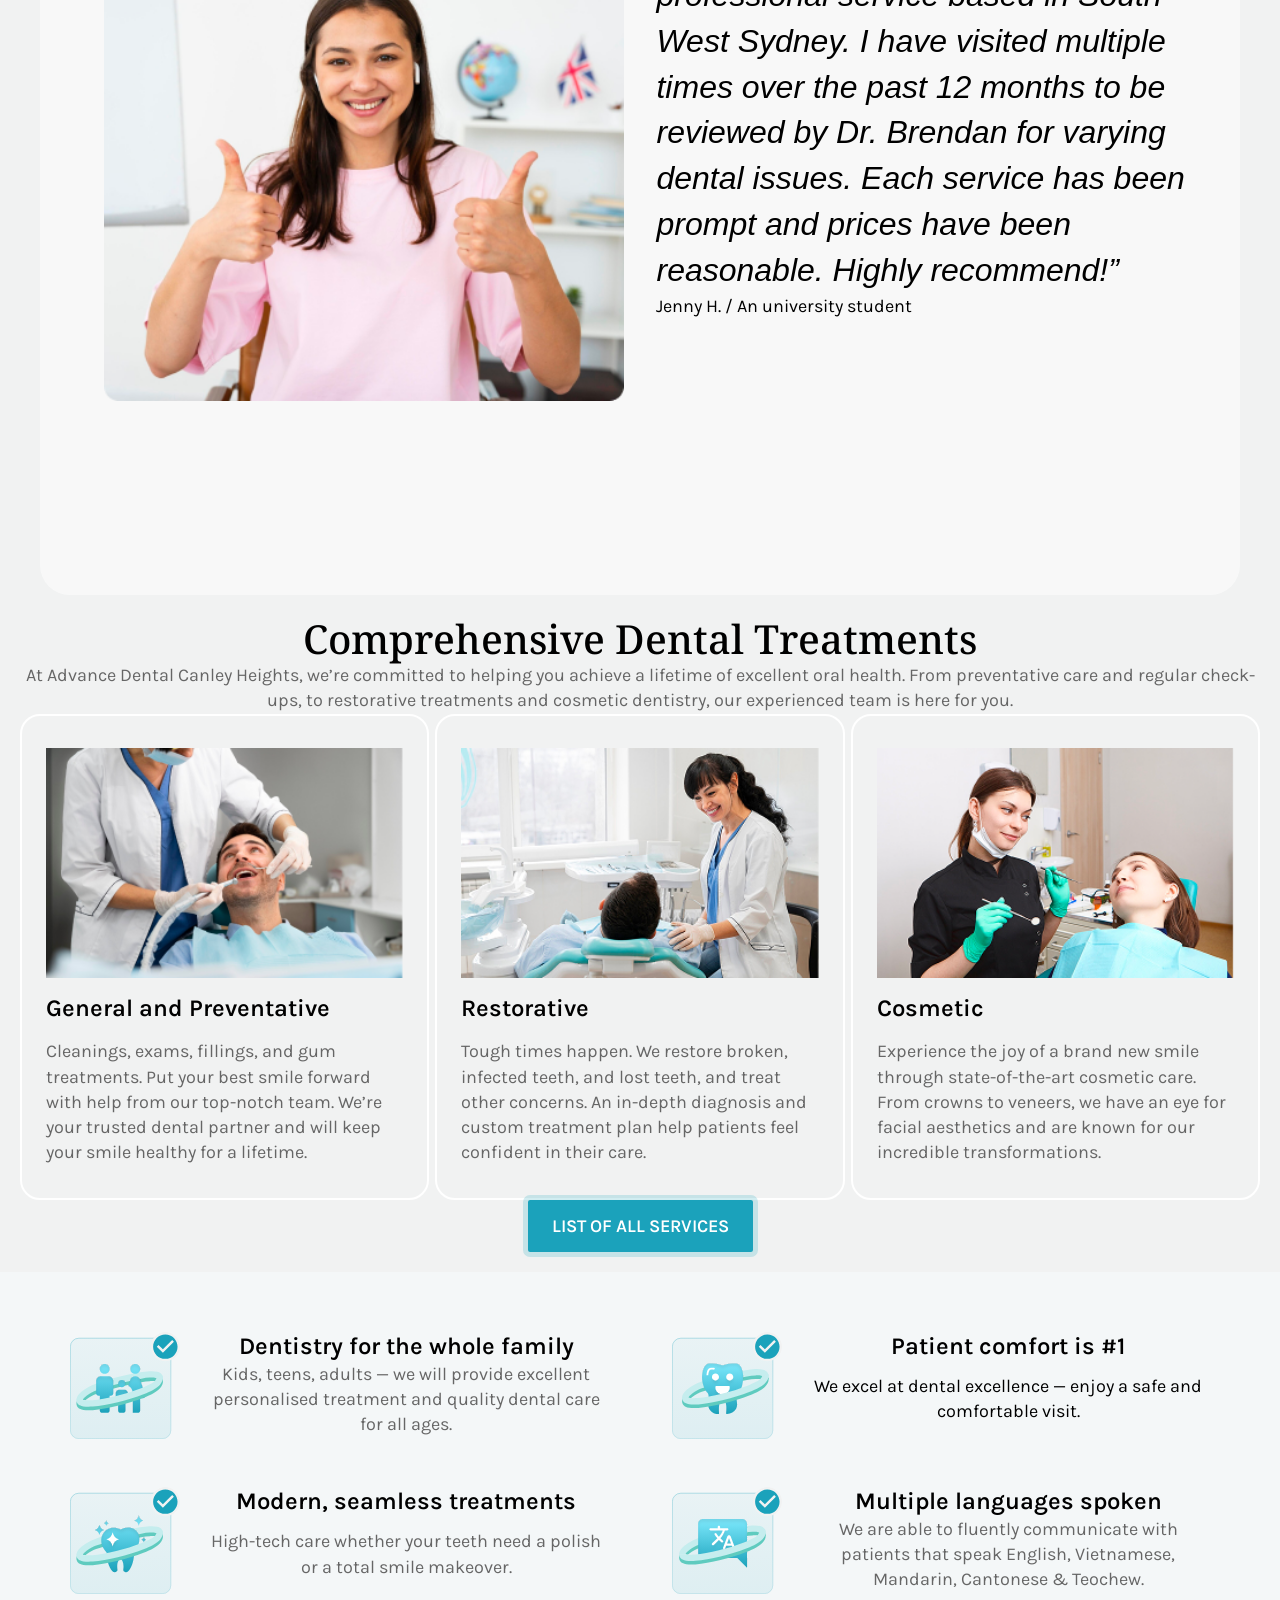
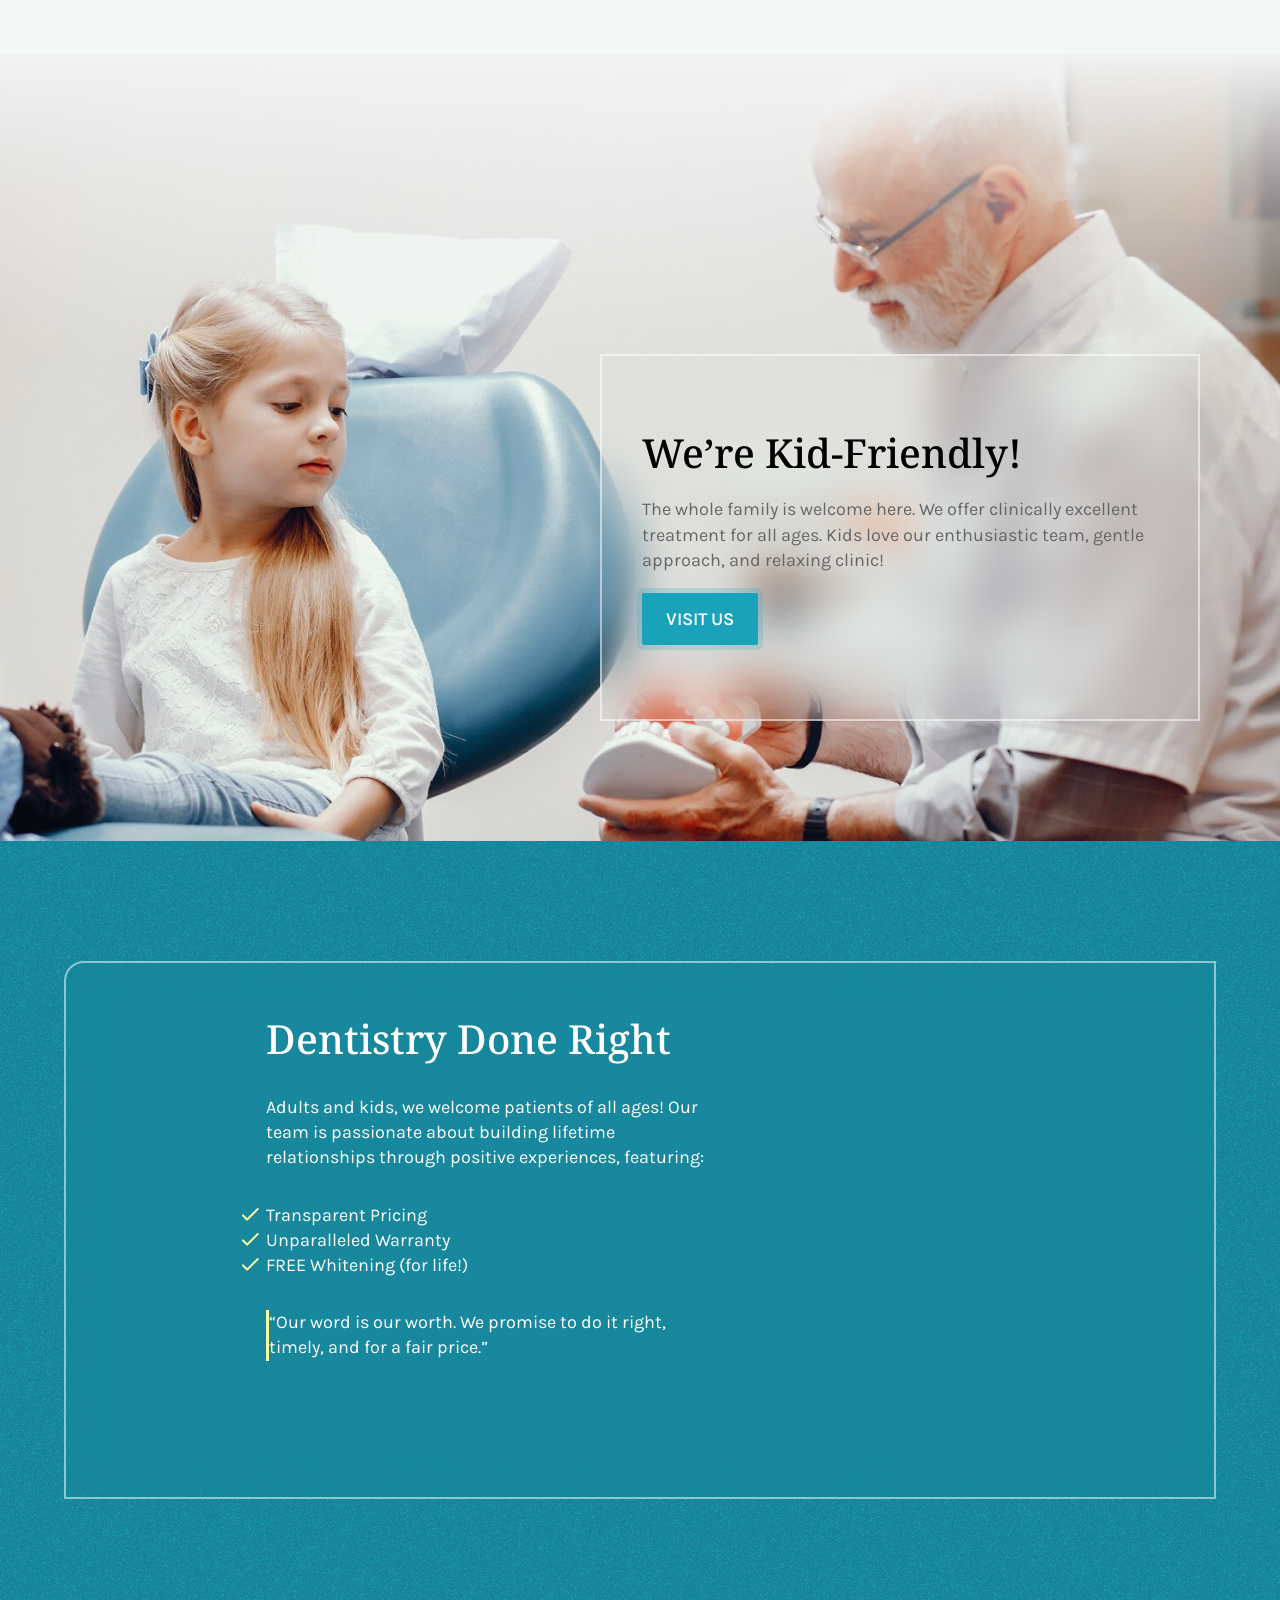
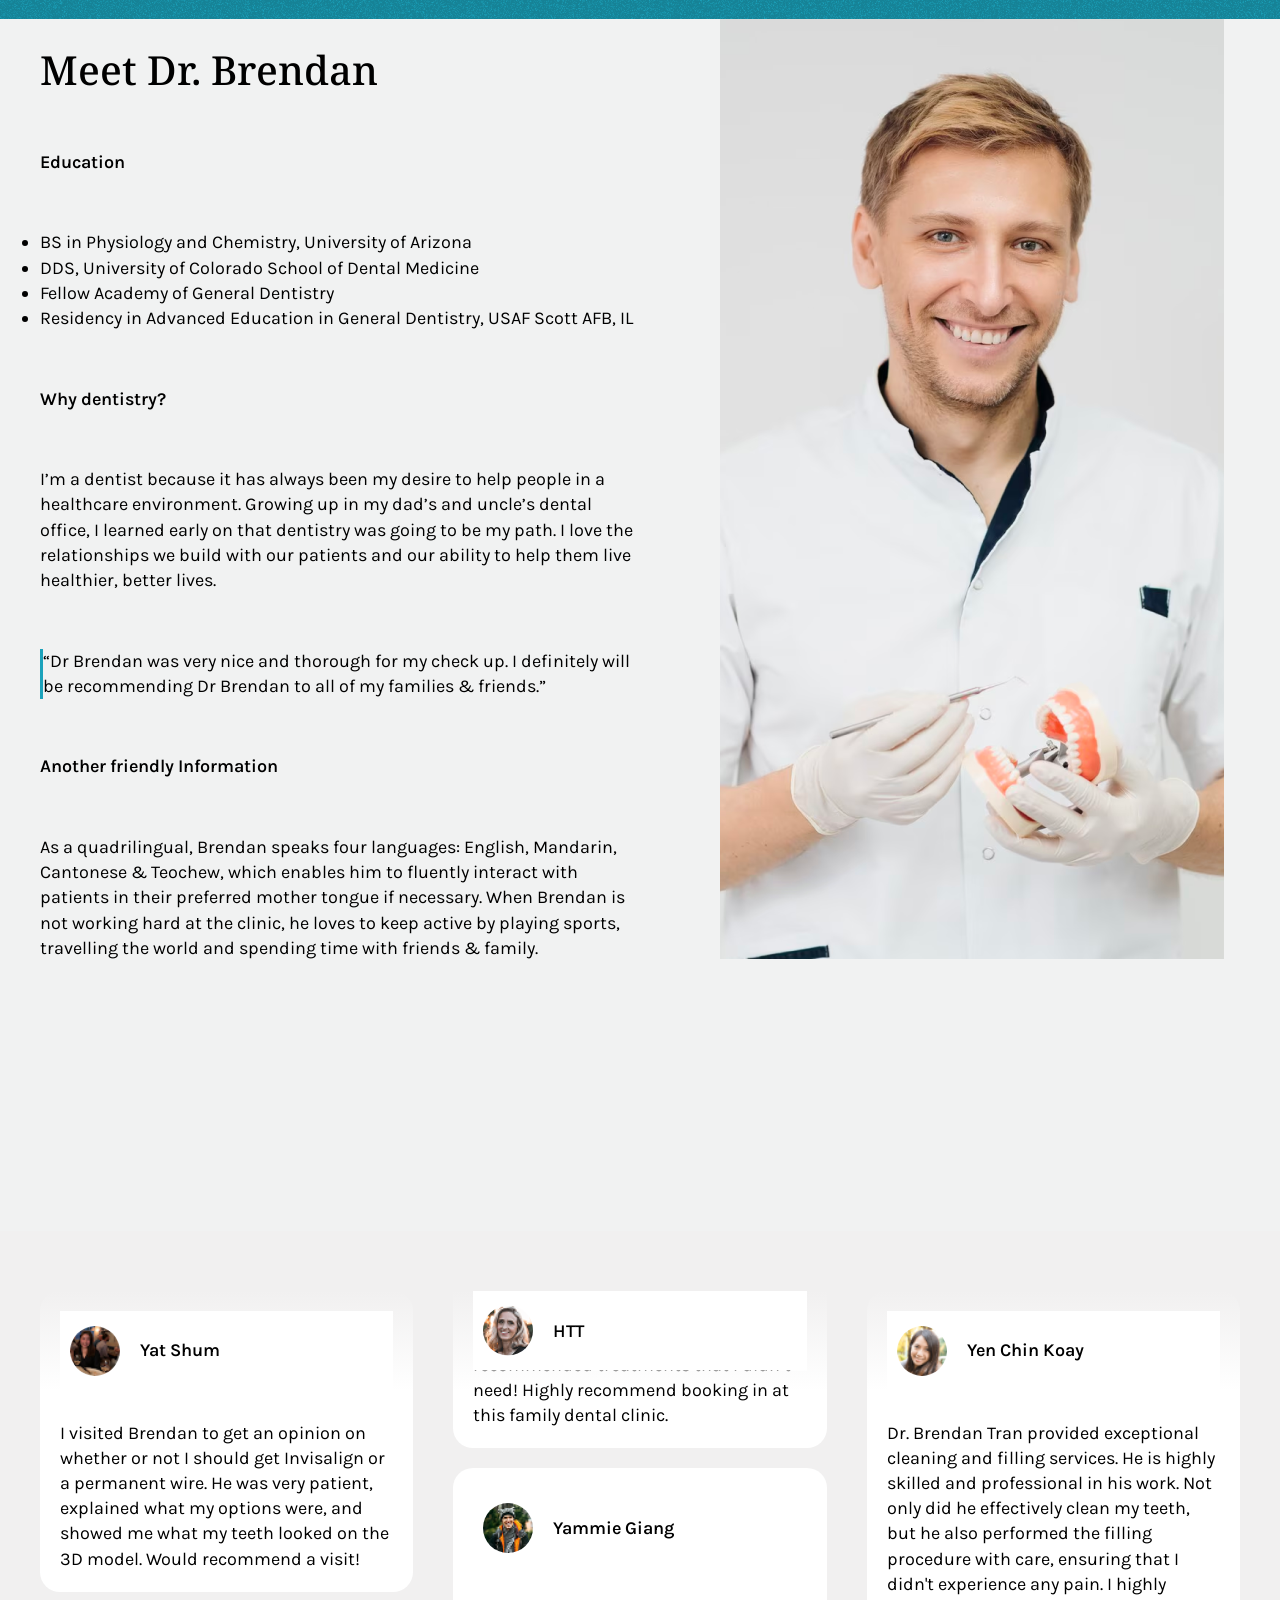
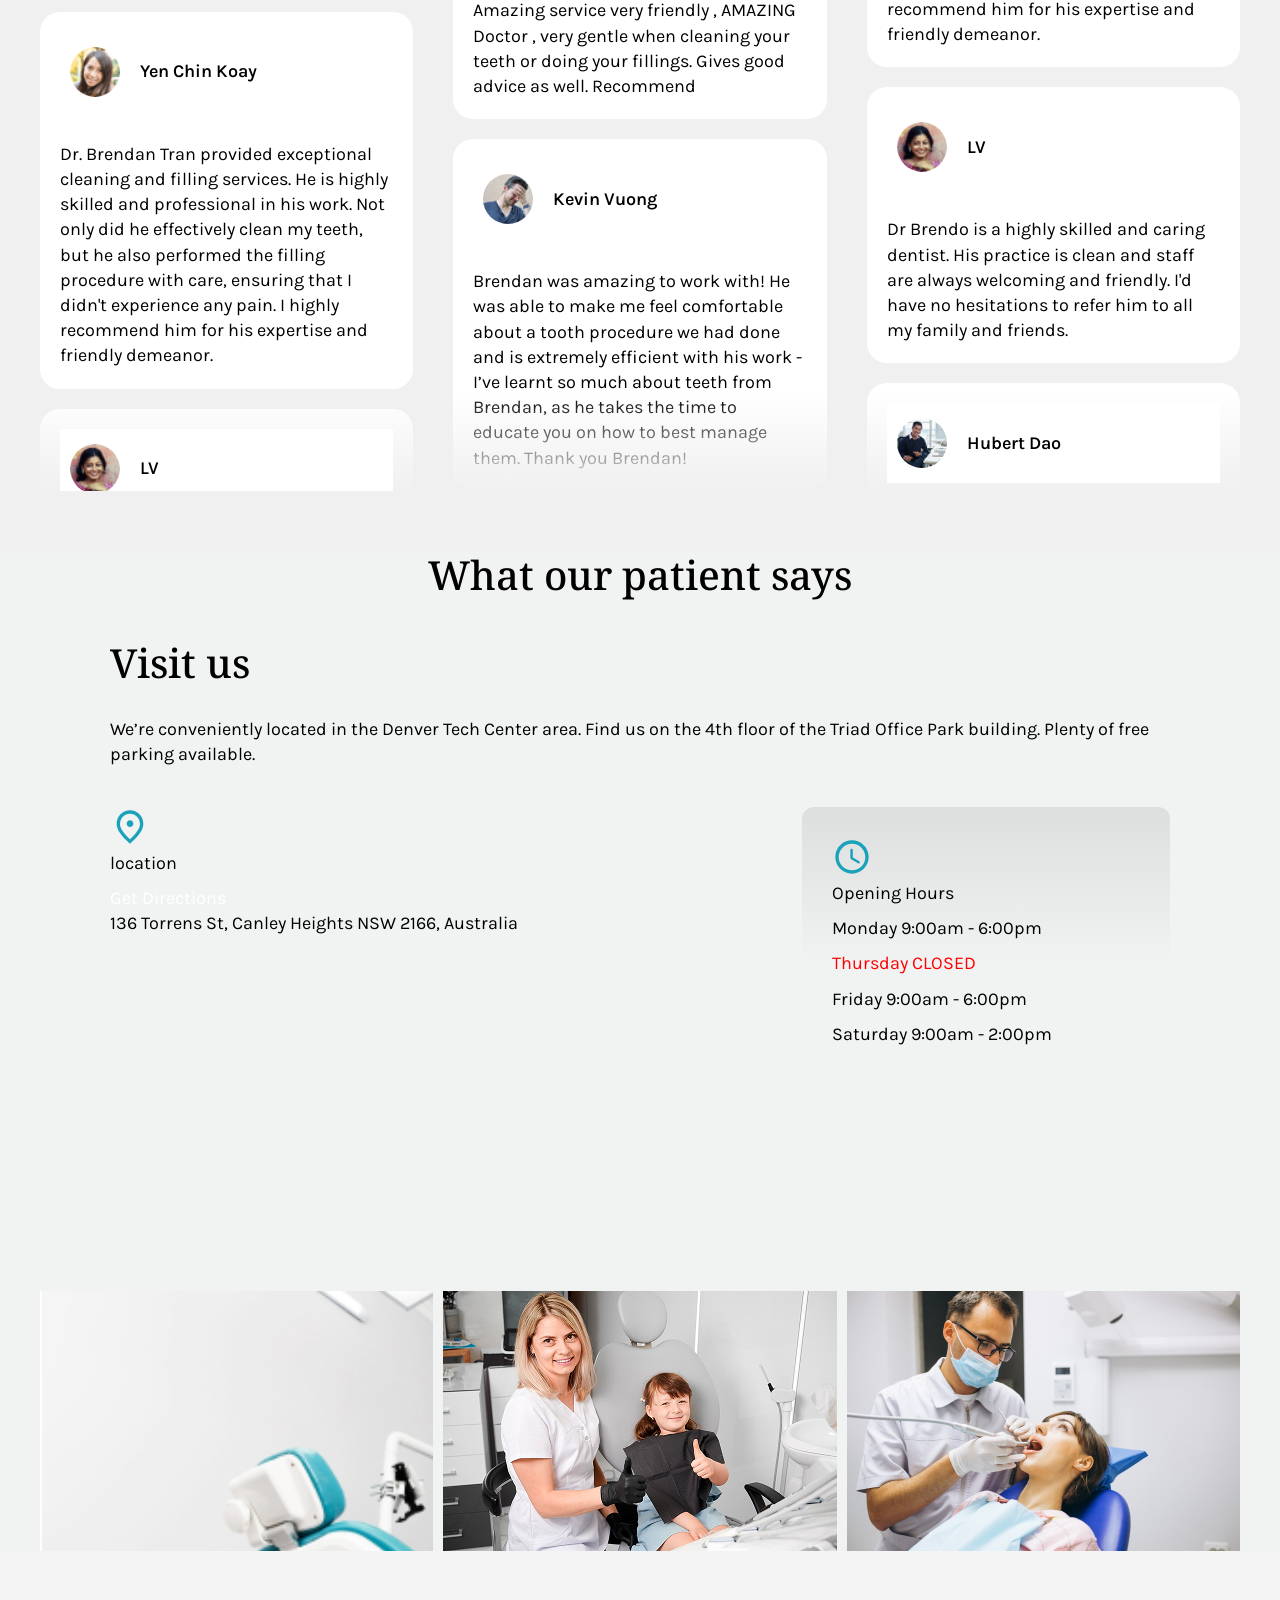
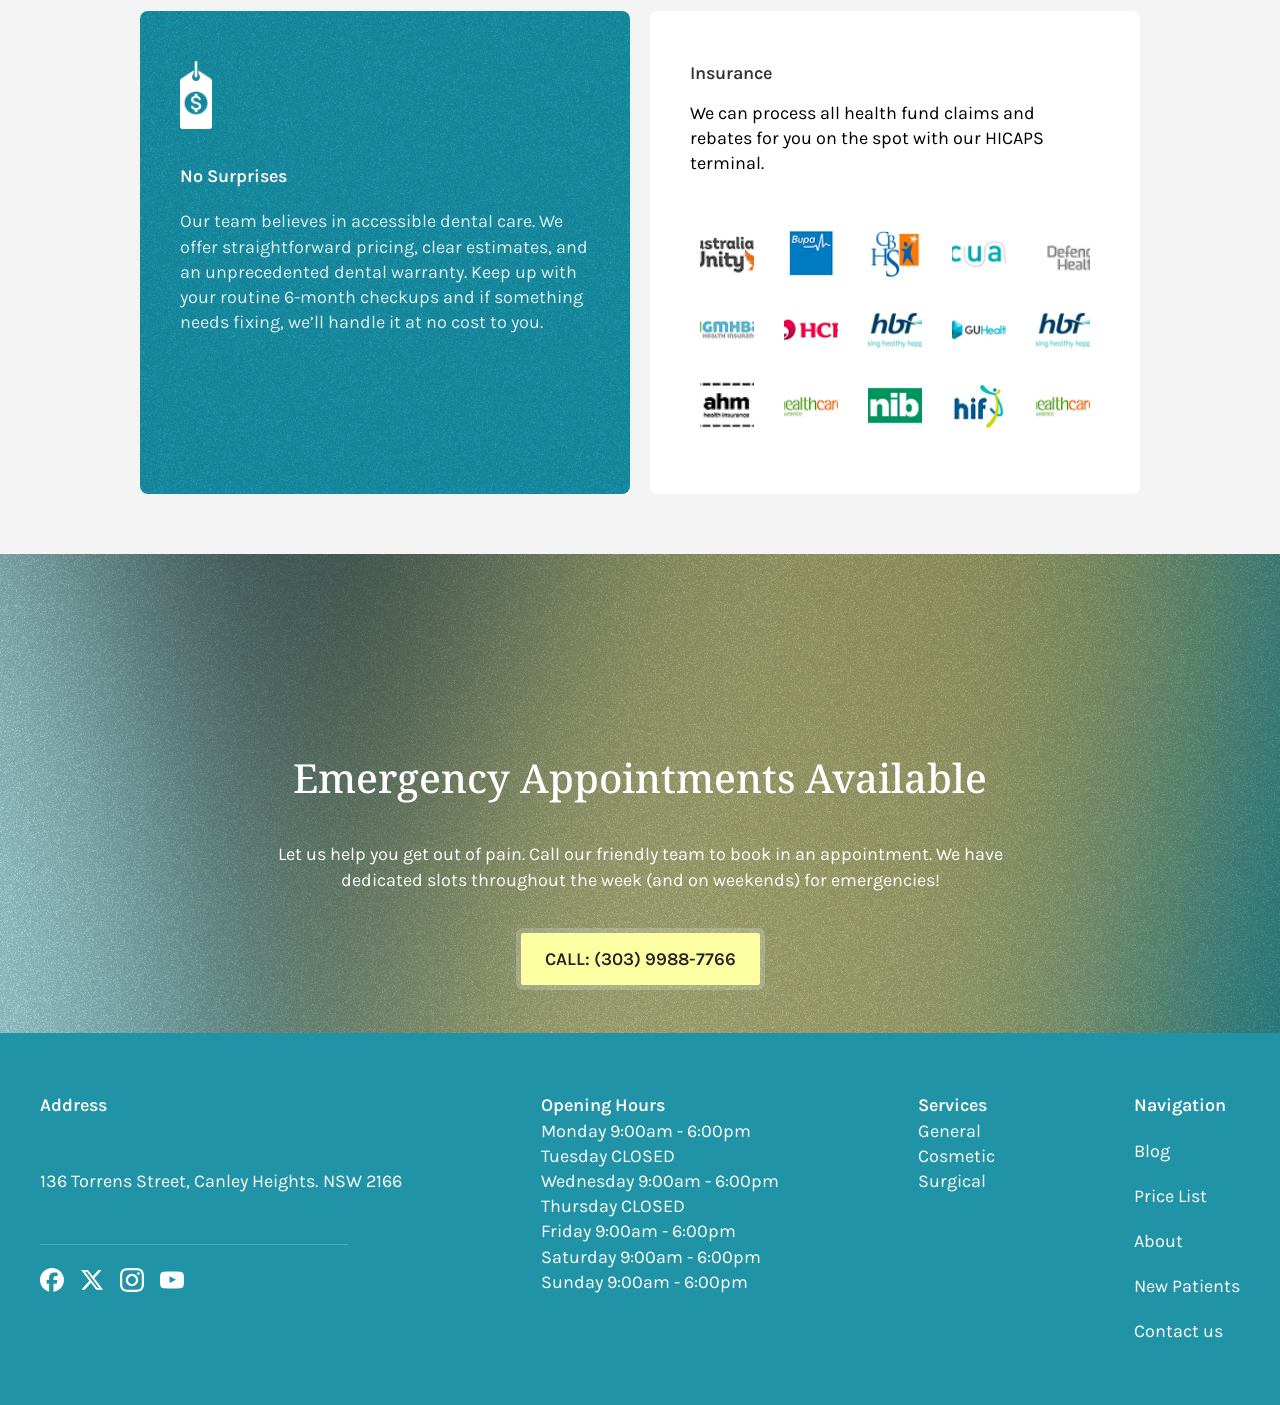
==== commit 48e940d5: "‎" ====
--- a/index.html
+++ b/index.html
@@ -41,9 +41,35 @@
         </div>
 
     </div>
-    <div class="menu"><img src="/images/menu.png" alt=""> <img src="/images/call.png" alt="">
-        <a href="" class="btn btn2  ">Book online</a>
-    </div>
+<div class="menu-container">
+    <input type="checkbox" id="menu-toggle" class="menu-toggle">
+    
+    <nav class="dropdown-menu">
+        <div class="logo-area">
+           <img src="/images/Logo (2).svg" alt="">
+        </div>
+        <ul>
+           <li>  <a href="/pages/service.html">Services</a></li>
+              <li>      <a href="/pages/paymentoptions.html">New Patient</a></li>
+                   <li> <a href="/pages/price-guide.html">Blog</a></li>
+                 <li>  <a href="/pages/Career.html">Contact</a></li>
+                  <li>  <a href="/pages/TheClinic.html">About</a></li>
+        </ul>
+    </nav>
+
+    <div class="menu-bar">
+        <label for="menu-toggle" class="menu-item menu-btn">
+            <img src="/images/menu.png" alt="Menu">
+        </label>
+
+        <a href="tel:123456789" class="menu-item call-btn">
+            <img src="/images/call.png" alt="Call">
+            <span>CALL</span>
+        </a>
+
+        <a href="#" class="btn btn2 book-btn">BOOK ONLINE</a>
+    </div>
+</div>
 
     <div class="section2">
         <div class="box">
--- a/style/pages/home.css
+++ b/style/pages/home.css
@@ -11,25 +11,123 @@
 background-image: url(/images/Banner1.png);
 }
 
-.menu{
-    width: 316px;
-    height: 56px;
-    background-color: aqua;
- padding: 10px;
-    position: sticky;
-    top: 90%;
-    background-color: var(--white);
-    z-index: 99;
-    margin: 0 auto;
-    padding-left: 10px;
-    display: flex;
-    gap: 10px;
+.menu-toggle {
+    display: none;
 }
 
-  .menu img{
-    width: 24px;
+.menu-container {
+    position: fixed;
+    bottom: 20px;
+    left: 20px;
+    z-index: 9999;
+}
+
+.menu-bar {
+    display: flex;
+    align-items: center;
+    background-color: #ffffff;
+    border-radius: 8px;
+    overflow: hidden;
+    box-shadow: 0 4px 15px rgba(0, 0, 0, 0.15);
+    position: relative;
+    z-index: 2;
+}
+
+.menu-item {
+    display: flex;
+    align-items: center;
+    justify-content: center;
+    gap: 8px;
+    padding: 12px 16px;
+    border-right: 1px solid #e0e0e0;
+    cursor: pointer;
+    background: transparent;
+    text-decoration: none;
+    color: #1ba0bc;
+    font-weight: bold;
+}
+
+.menu-item img {
+    width: 20px;
     height: 20px;
-  }                 
+}
+
+.book-btn {
+    display: flex;
+    align-items: center;
+    justify-content: center;
+    background-color: #1ba0bc;
+    color: #ffffff;
+    font-weight: bold;
+    text-decoration: none;
+    padding: 12px 24px;
+}
+
+.dropdown-menu {
+    position: fixed;
+    top: 0;
+    left: -100%;
+    width: 320px;
+    height: 100vh;
+    background-color: #ffffff;
+    box-shadow: 4px 0 15px rgba(0, 0, 0, 0.1);
+    transition: left 0.3s ease;
+    z-index: 1;
+    padding: 40px 30px;
+    box-sizing: border-box;
+}
+
+.logo-area {
+    margin-bottom: 40px;
+}
+
+.logo-area h2 {
+    margin: 0;
+    font-size: 18px;
+    color: #333;
+}
+
+.logo-area p {
+    margin: 0;
+    font-size: 12px;
+    color: #666;
+}
+
+.dropdown-menu ul {
+    list-style: none;
+    margin: 0;
+    padding: 0;
+}
+
+.dropdown-menu li a {
+    display: block;
+    padding: 14px 0;
+    color: #333;
+    font-size: 15px;
+    font-weight: bold;
+    text-decoration: none;
+    letter-spacing: 1px;
+}
+
+.dropdown-menu li a:hover {
+    color: #1ba0bc;
+}
+
+.menu-toggle:checked ~   .dropdown-menu {
+    left: 0;
+}
+
+
+
+
+
+
+
+
+
+
+
+
 .section3 .box{
     
     background-color:  rgba(255, 255, 255, 0.514);
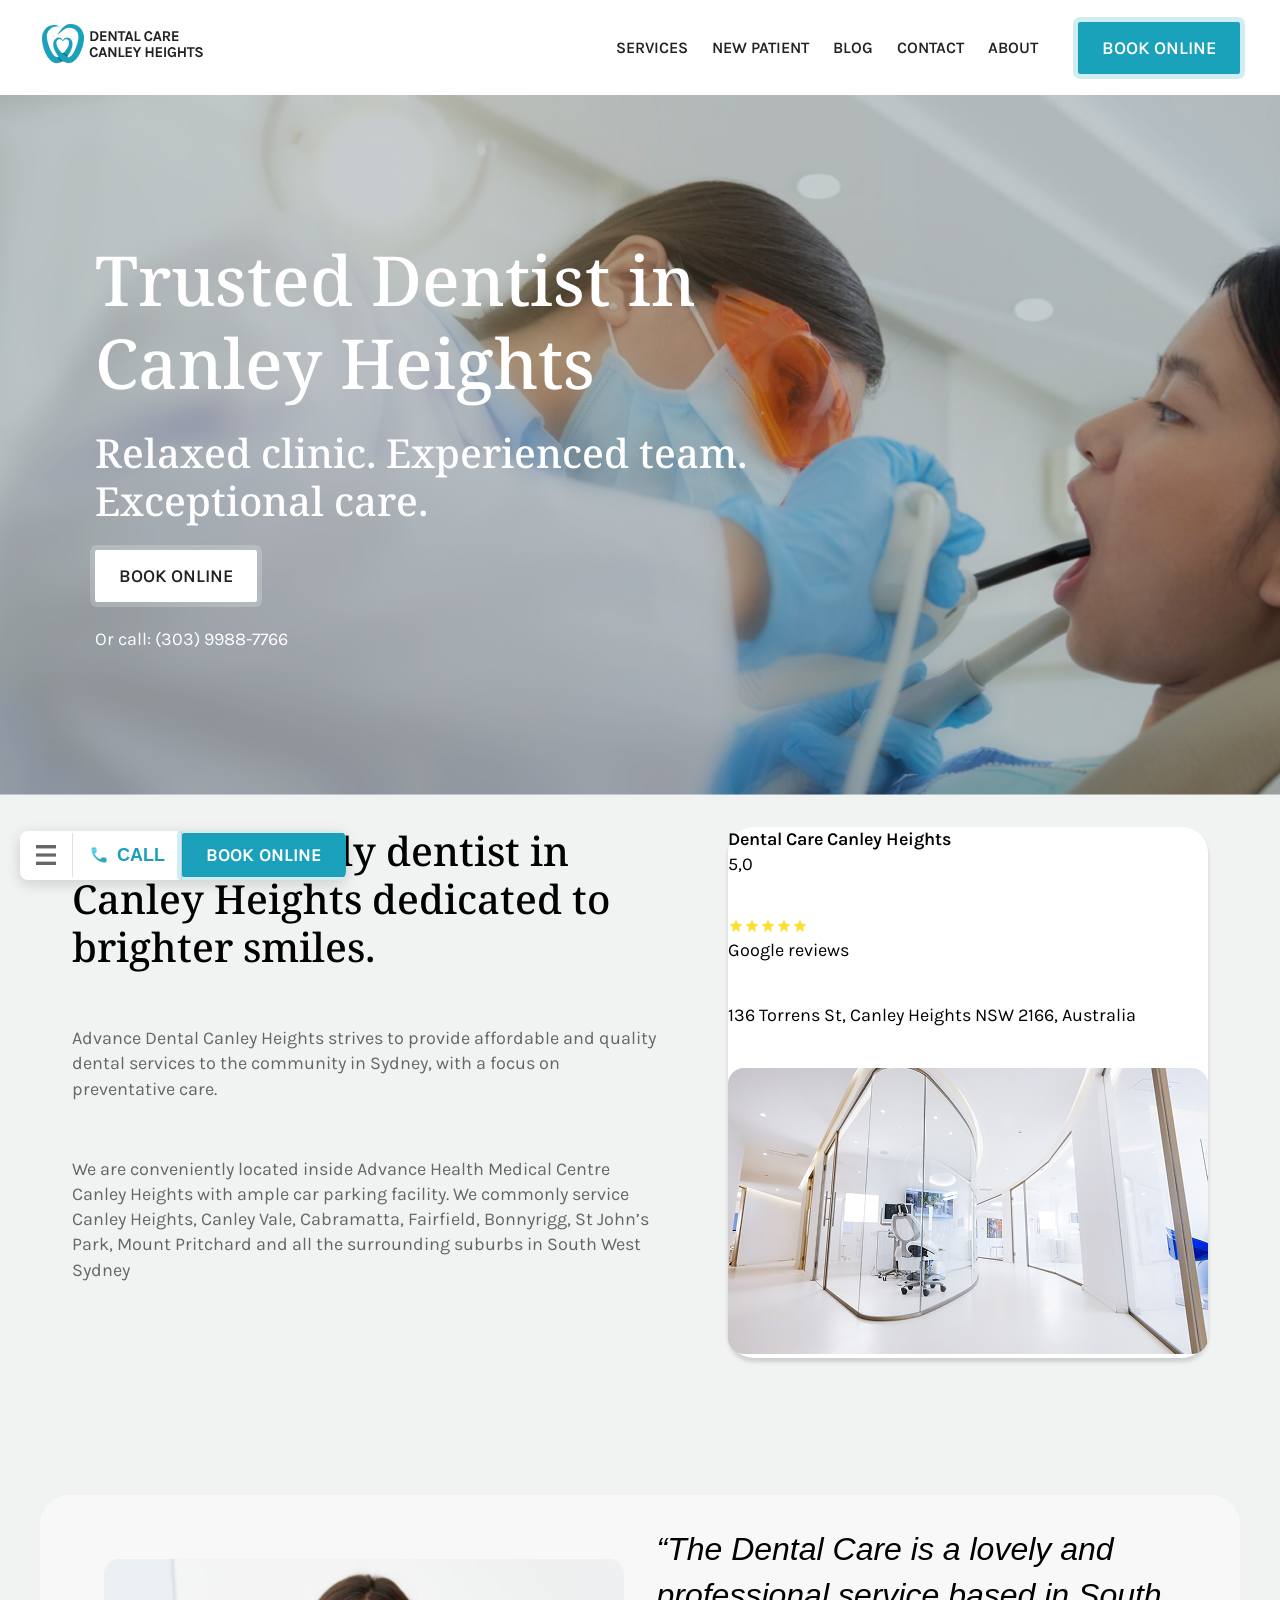
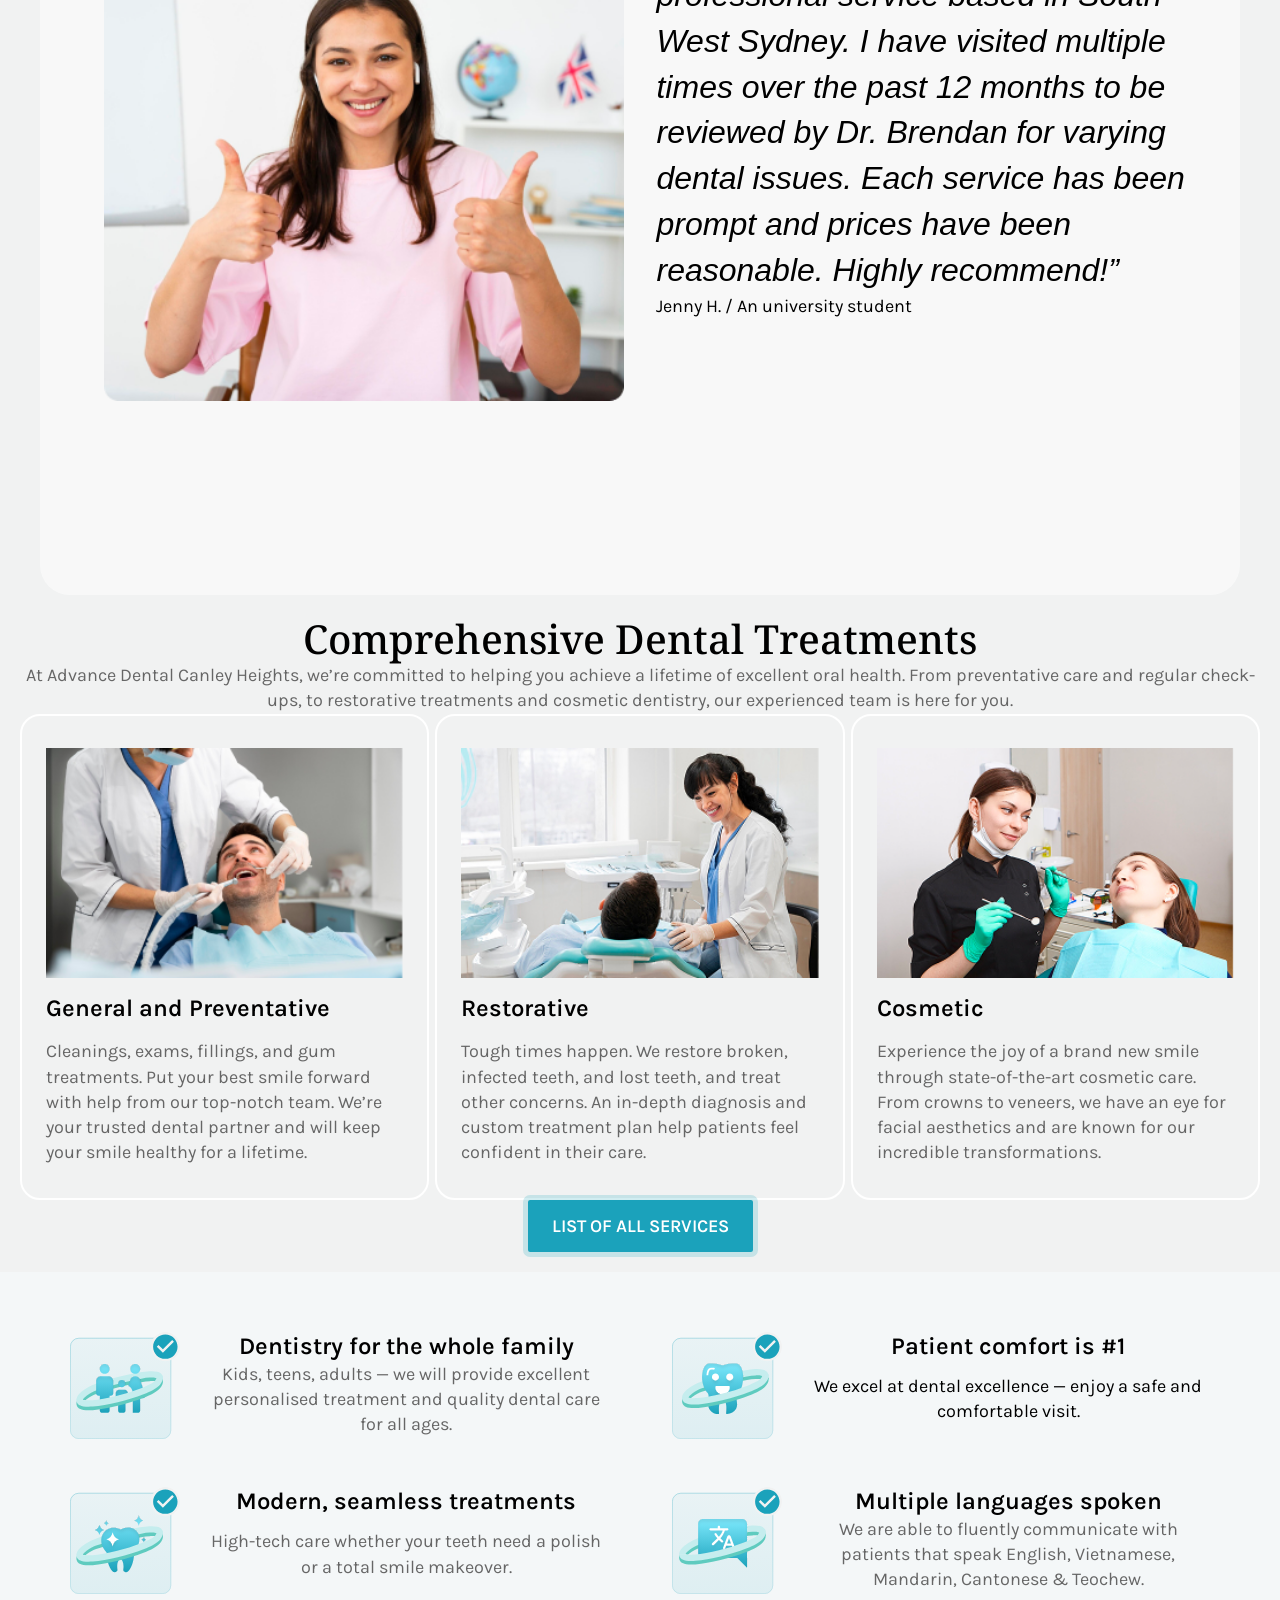
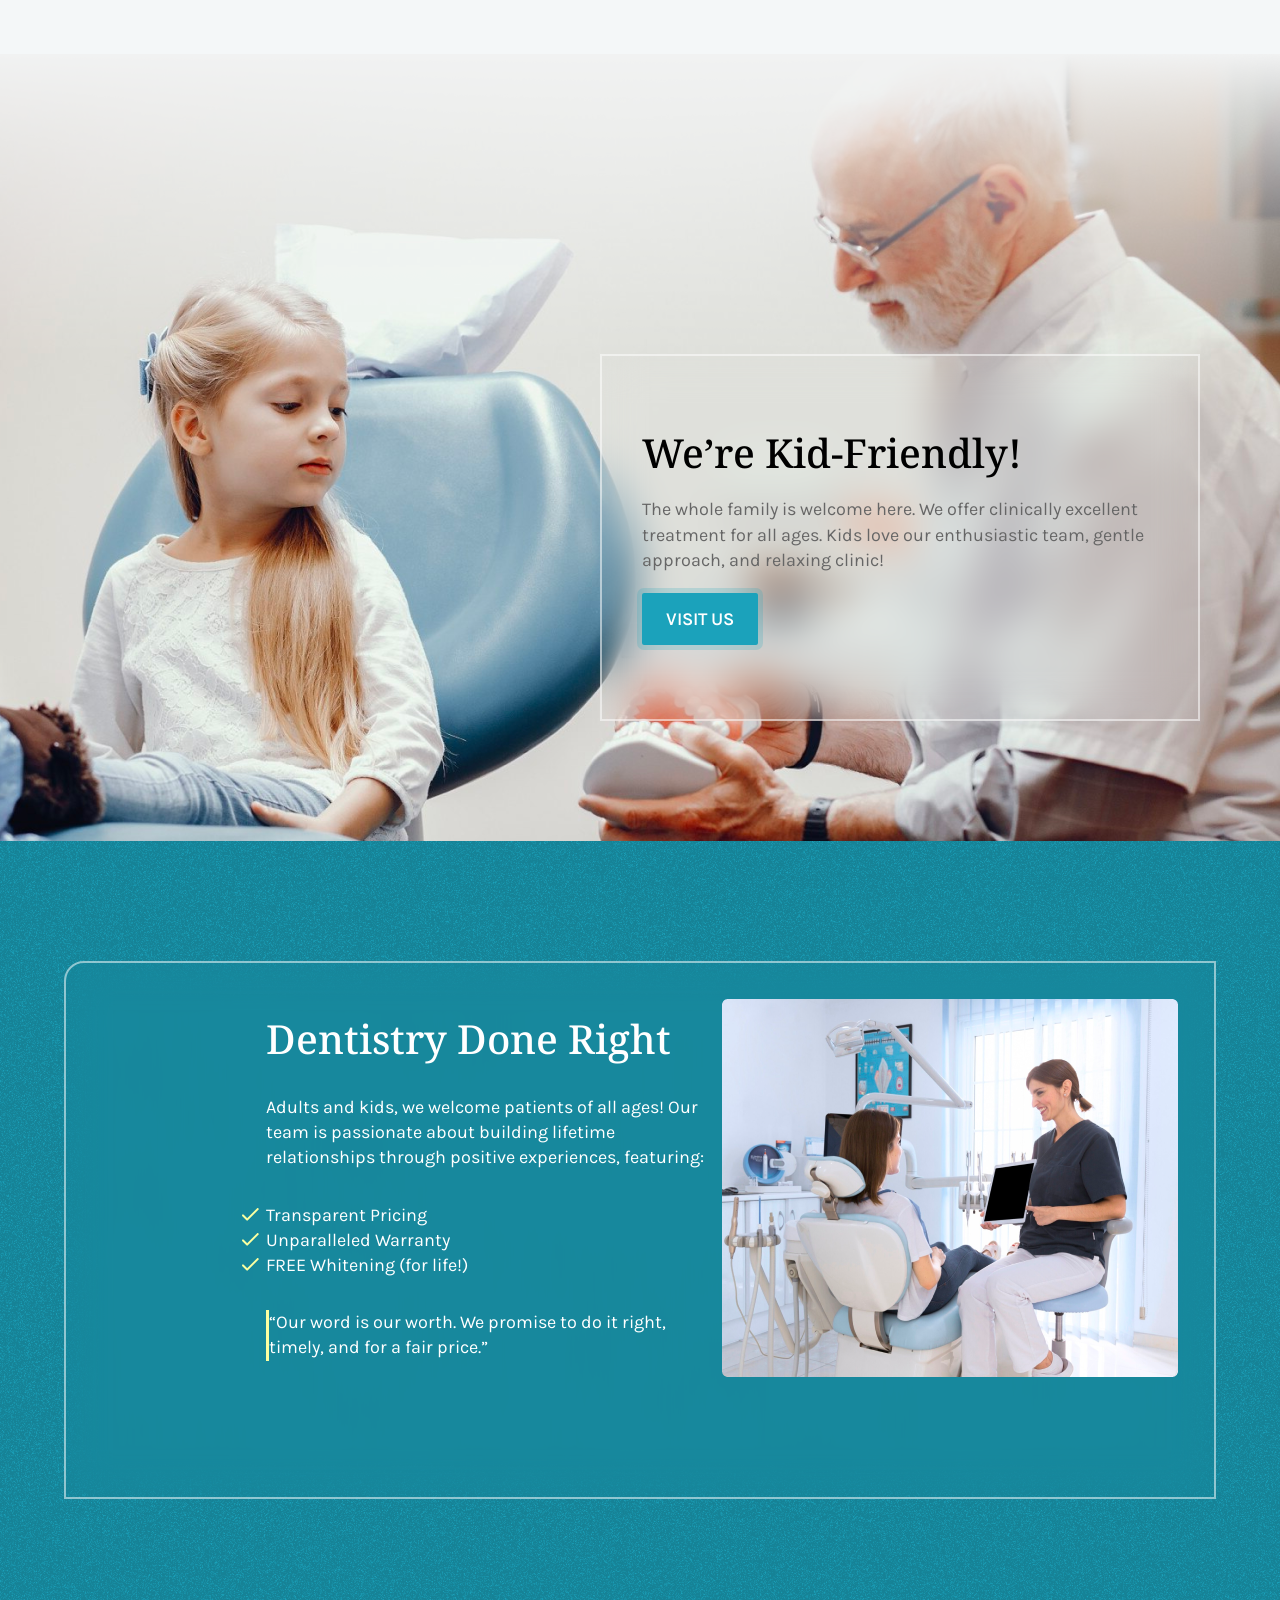
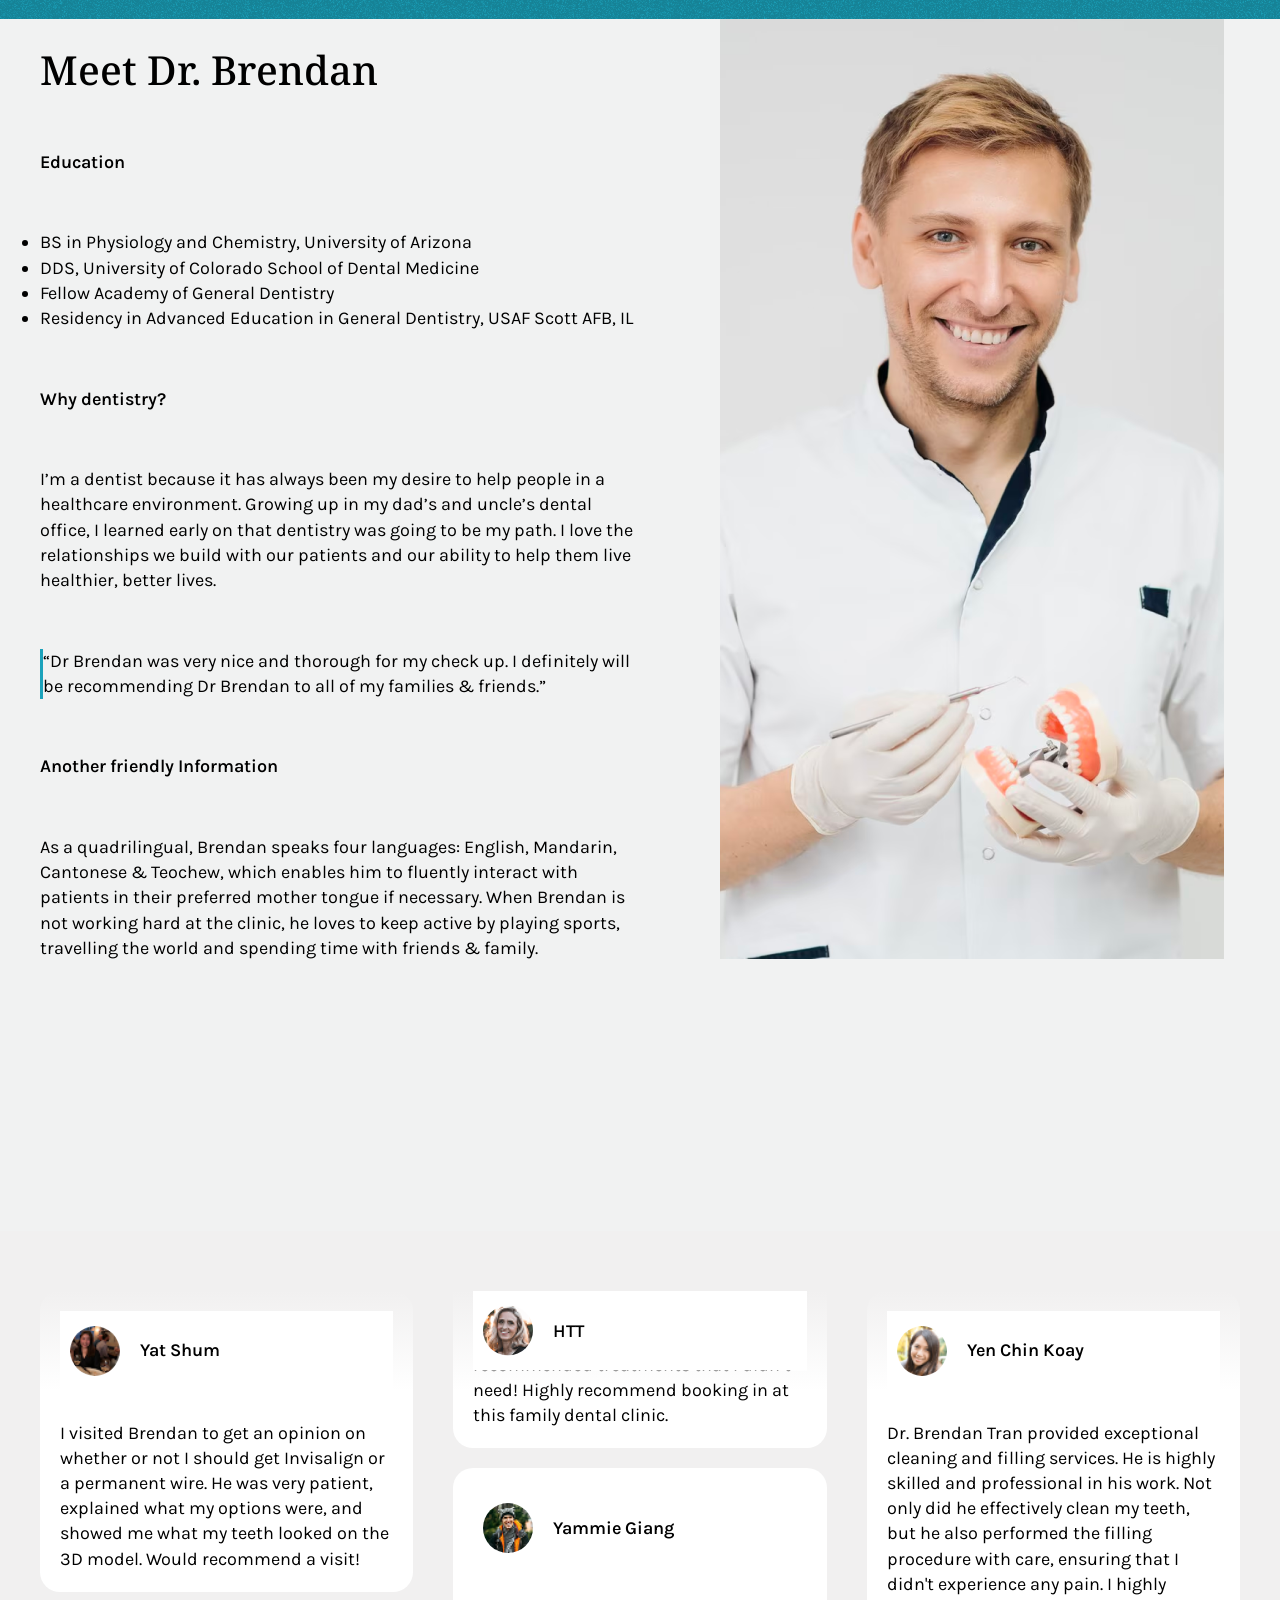
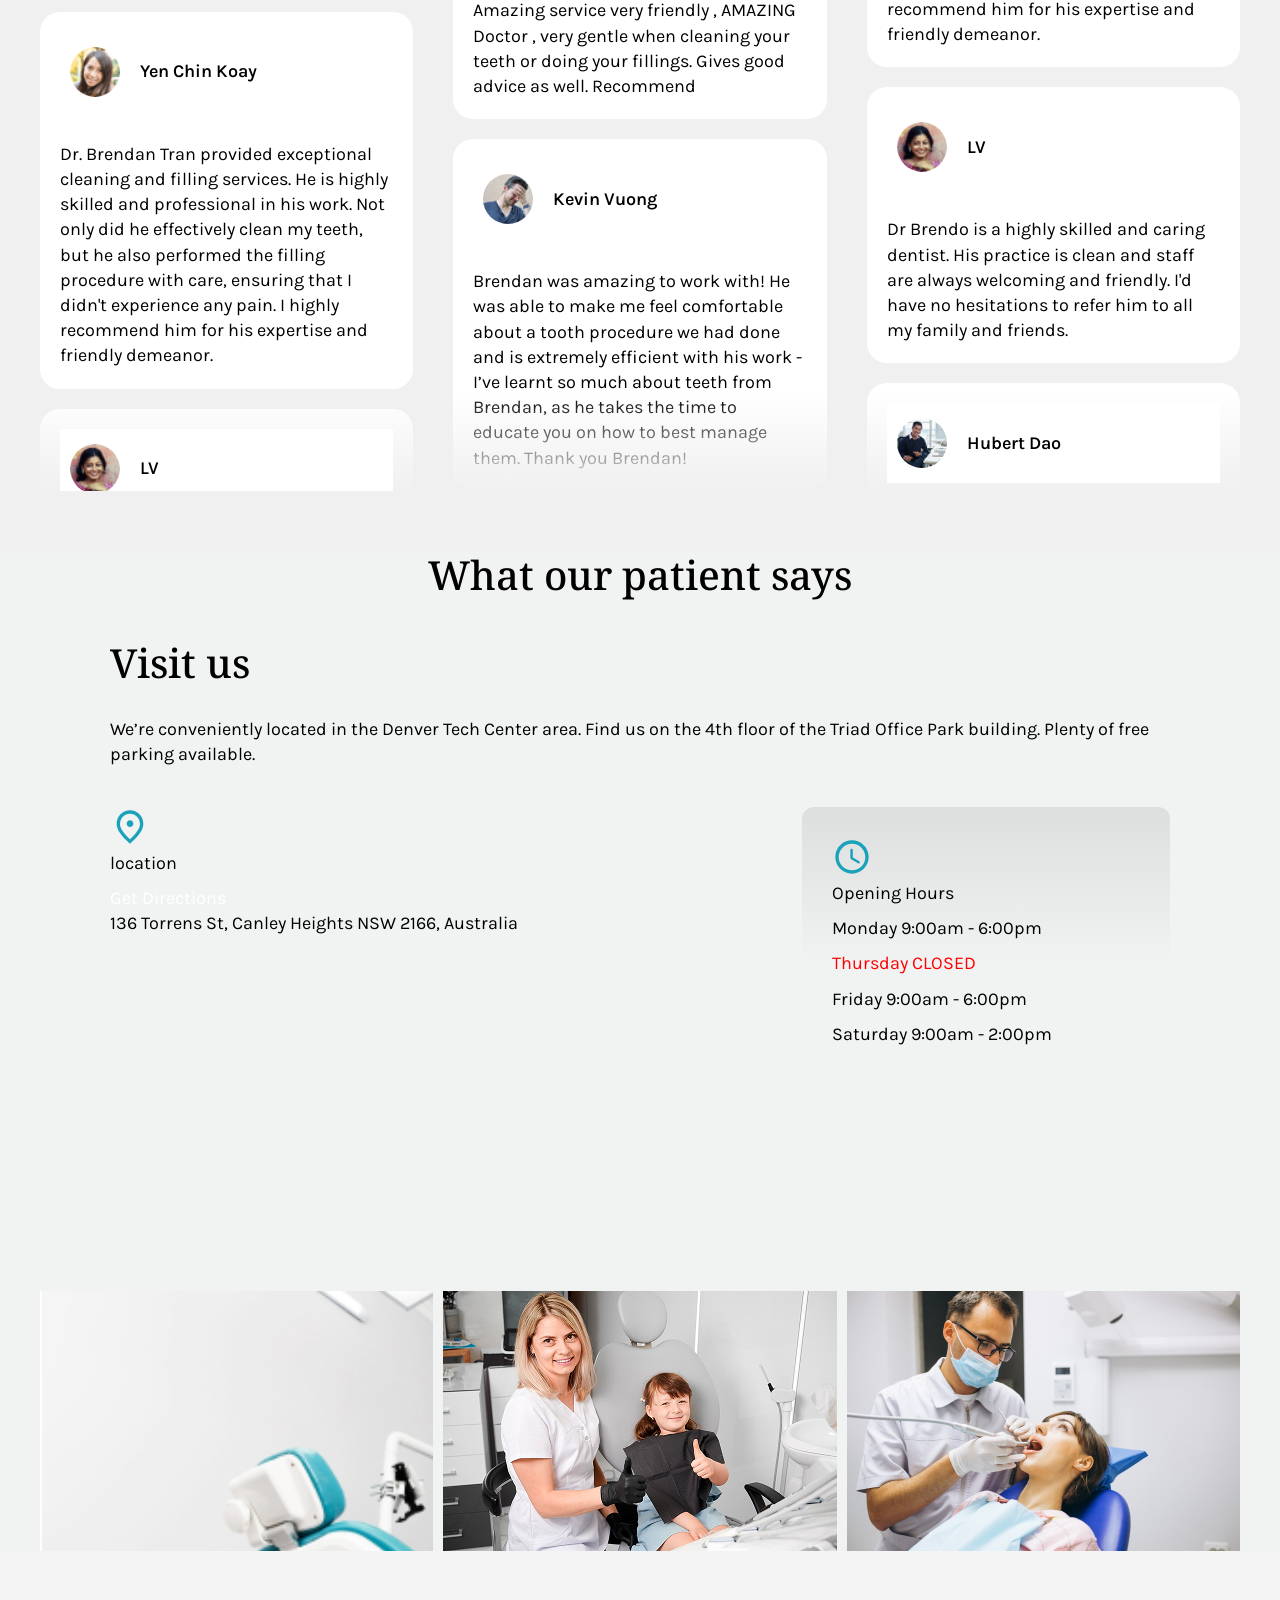
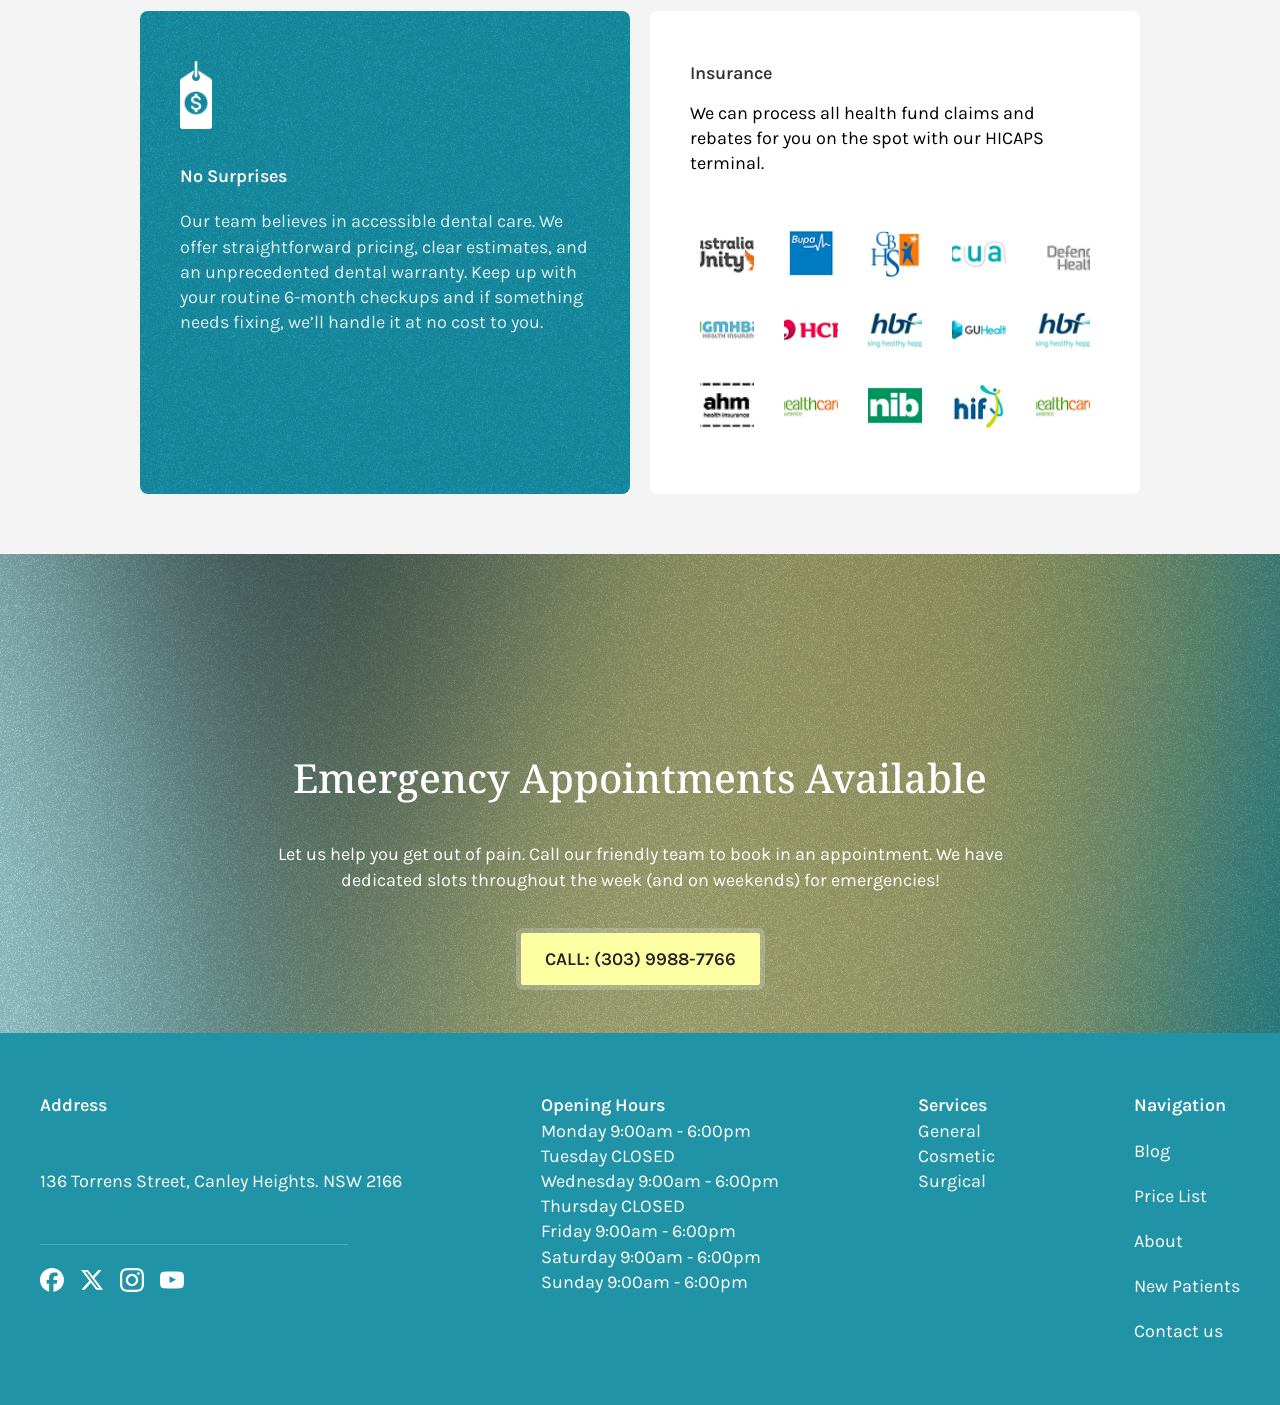
==== commit 13a48e3c: "Update index.html" ====
--- a/index.html
+++ b/index.html
@@ -46,7 +46,7 @@
     
     <nav class="dropdown-menu">
         <div class="logo-area">
-           <img src="/images/Logo (2).svg" alt="">
+           <img src="/images/Logo (2).svg   " alt="">
         </div>
         <ul>
            <li>  <a href="/pages/service.html">Services</a></li>
@@ -271,7 +271,7 @@
                         price.”</p>
                 </div>
                 <div class="right">
-                    <img src="images/Section7.png" alt="">
+                    <img src="images/section7.png" alt="">
                 </div>
             </div>
         </div>
